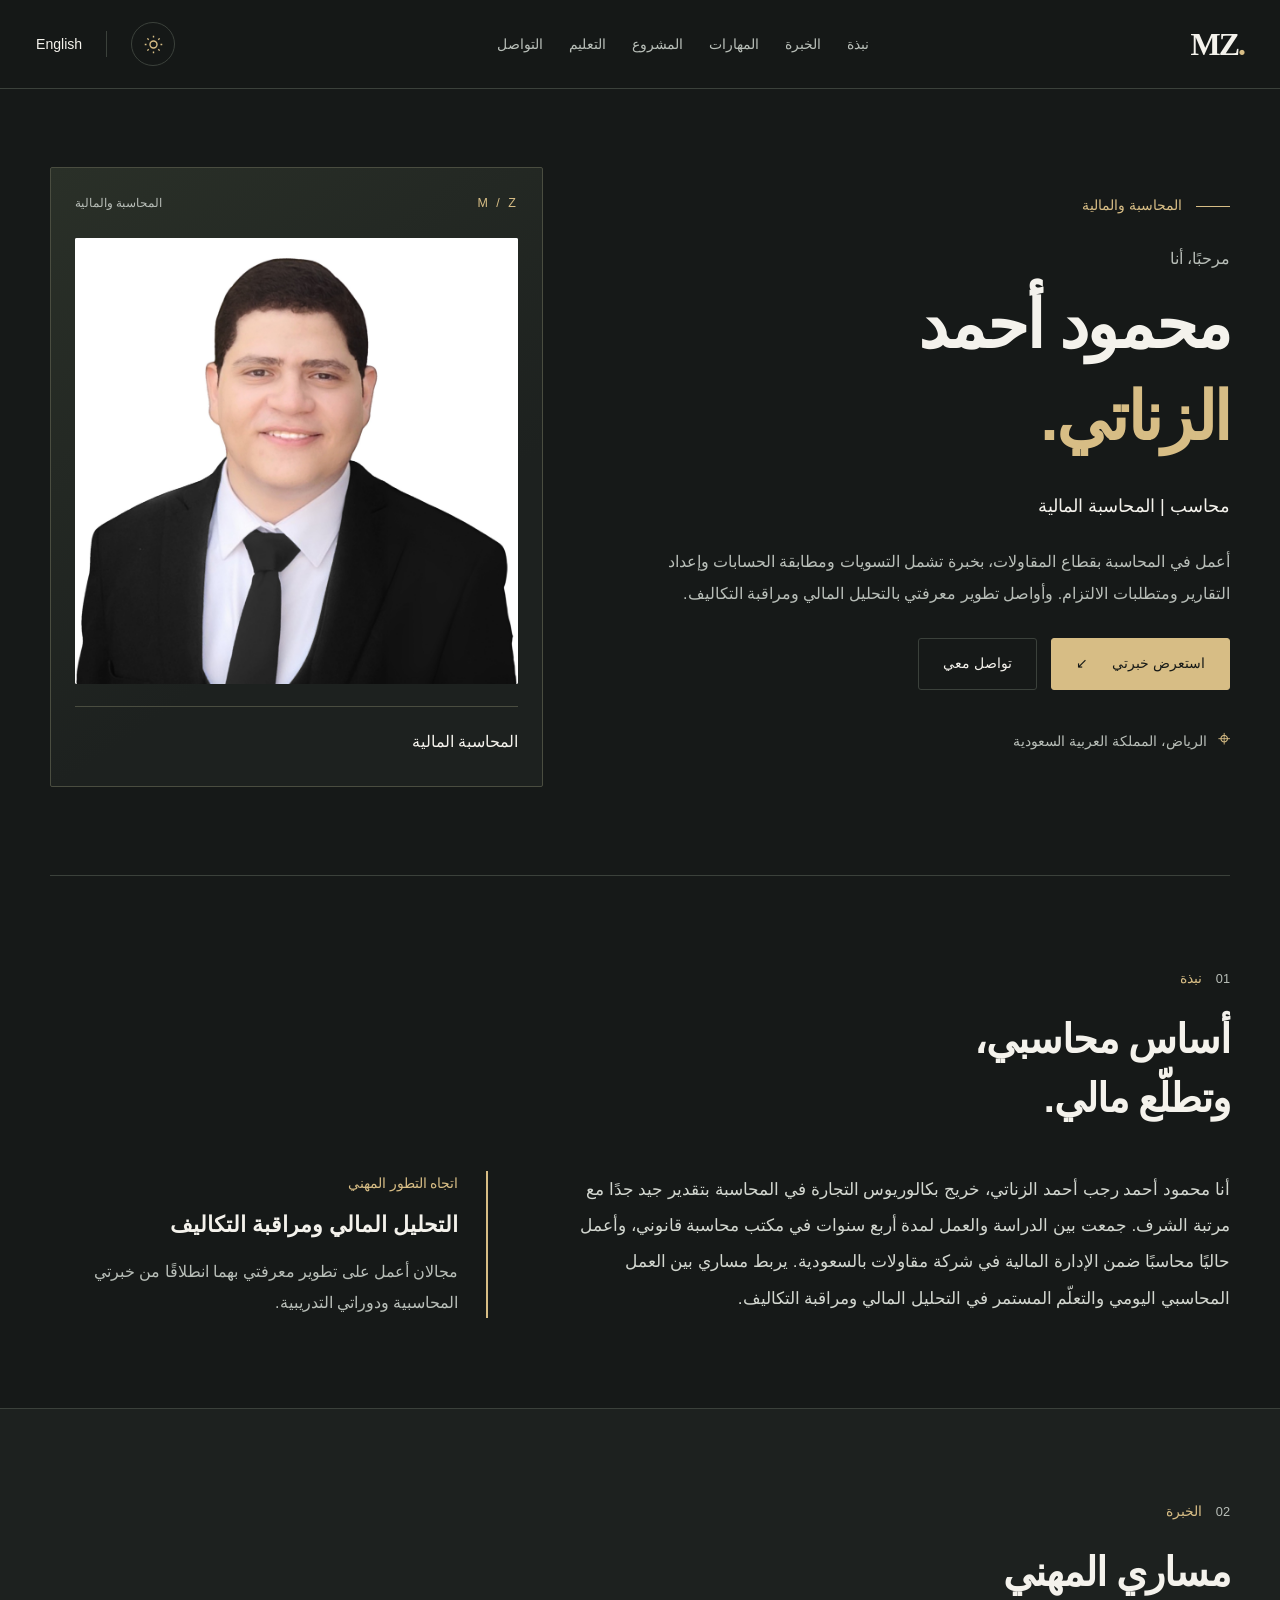
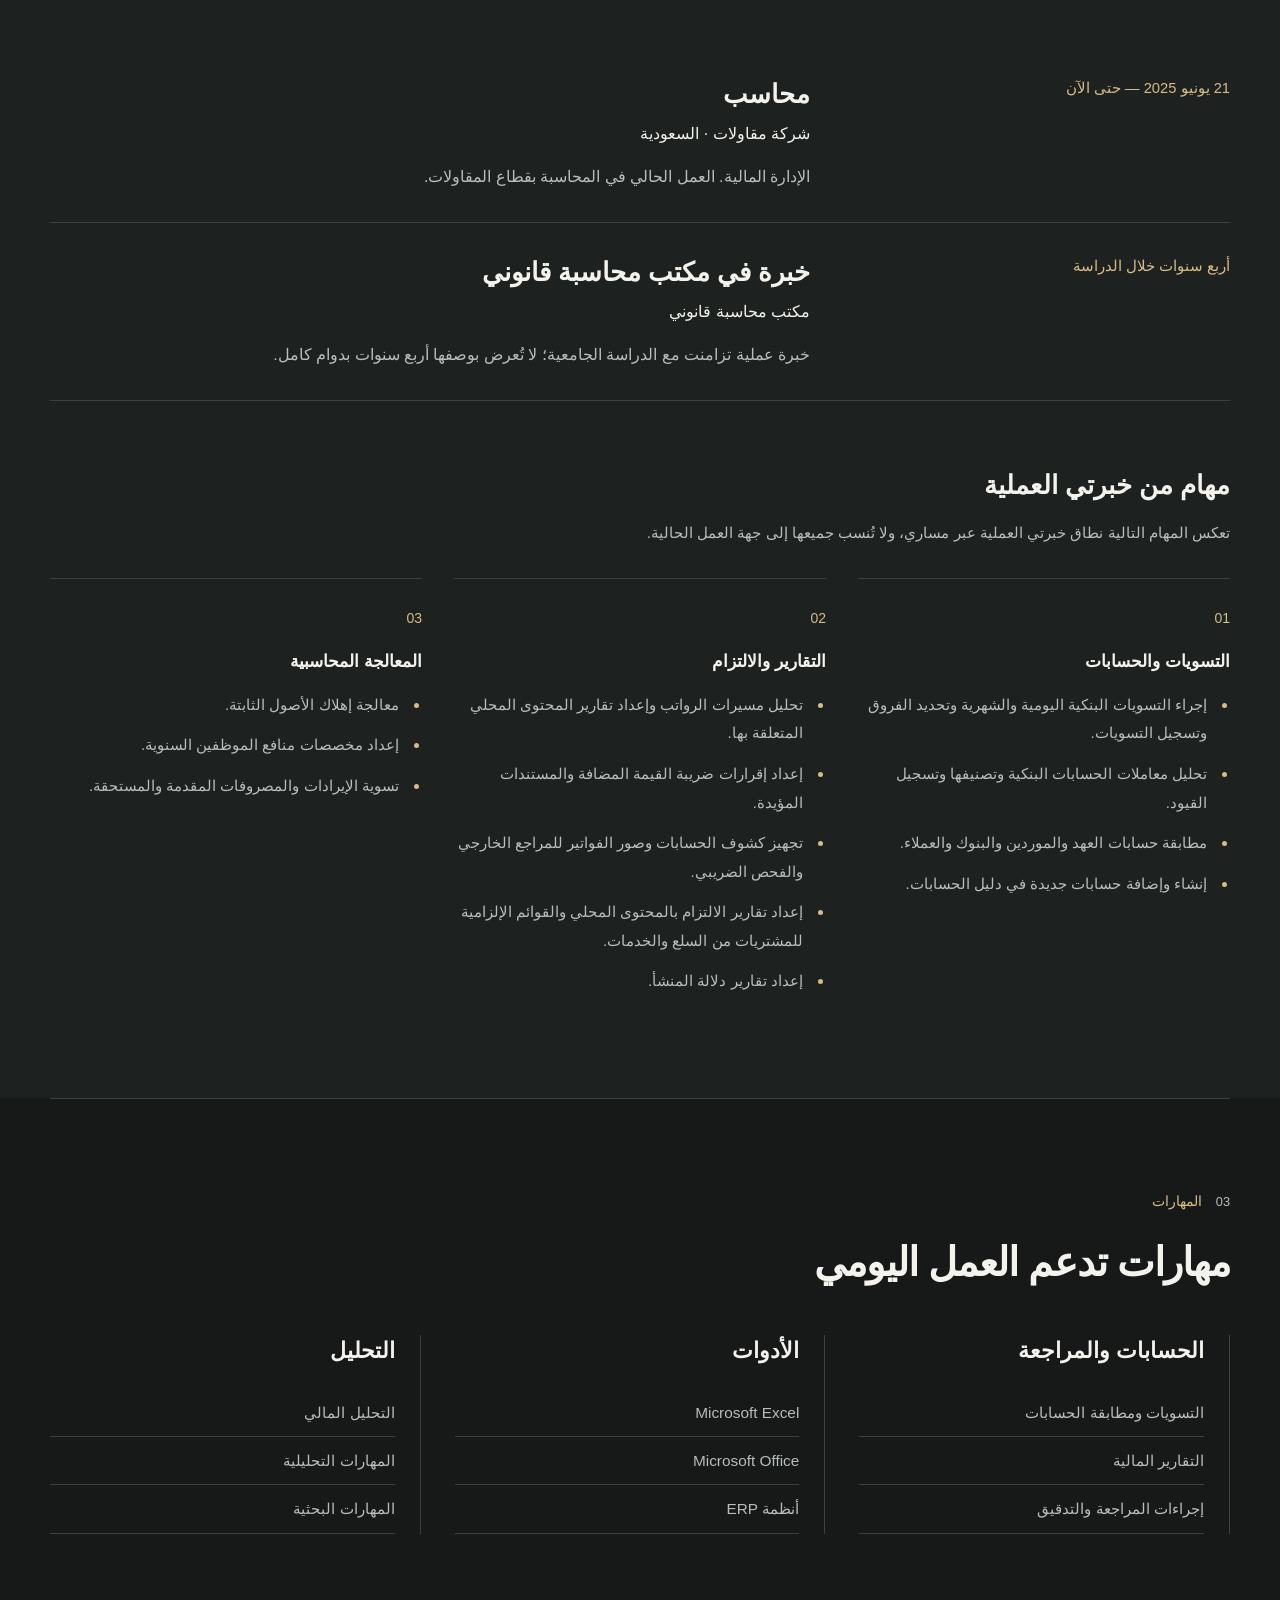
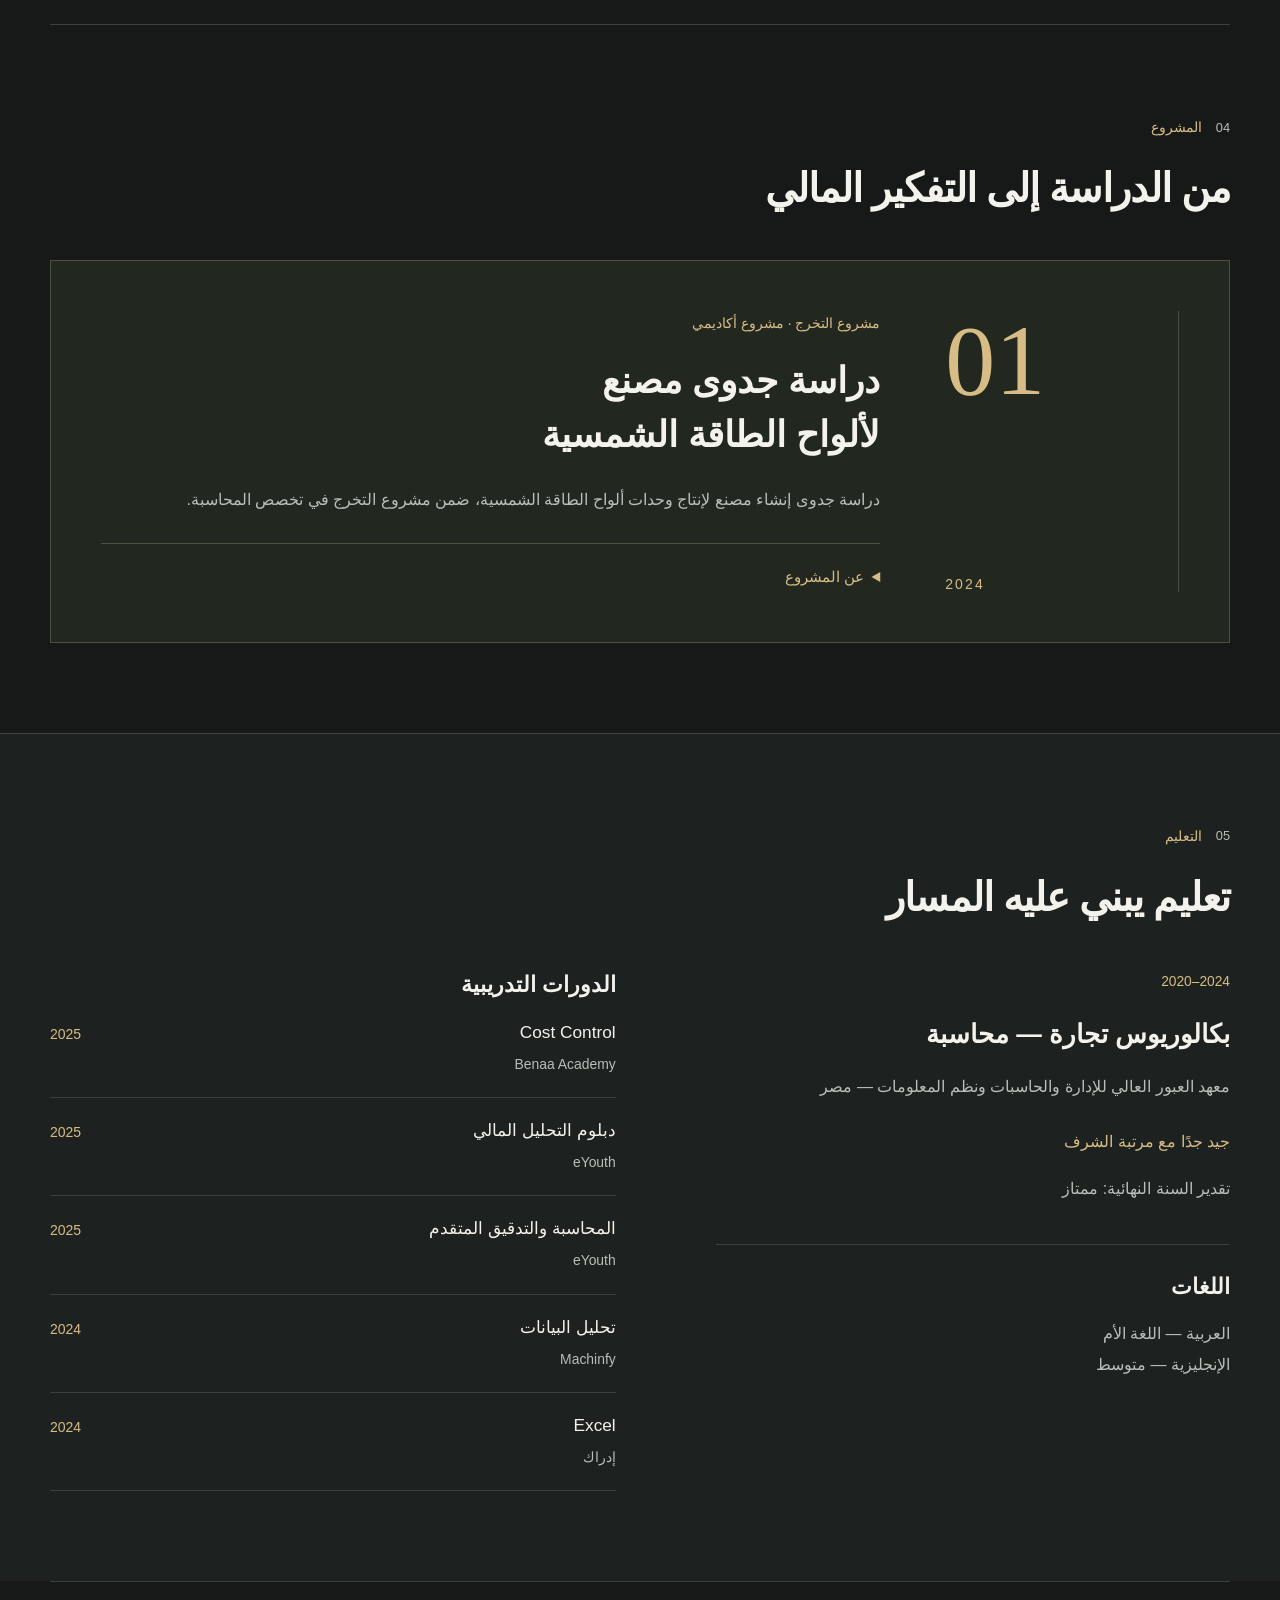
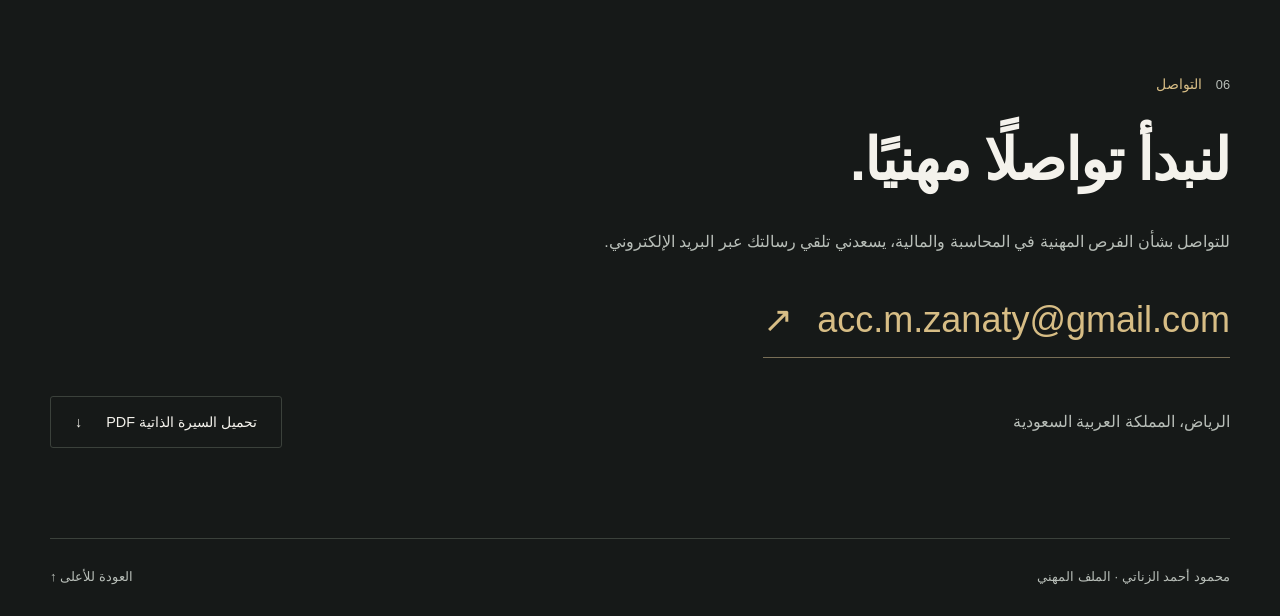
==== index.html @ d154064f "Publish owner-approved unchanged CV pages with language-specific PDF downloads" ====
<!doctype html>
<html lang="ar" dir="rtl">
<head>
<meta charset="utf-8"><meta name="viewport" content="width=device-width, initial-scale=1">
<title>محمود أحمد الزناتي — محاسب | المحاسبة المالية</title>
<meta name="description" content="الملف المهني لمحمود أحمد الزناتي.">
<meta name="theme-color" content="#161918">
<meta property="og:type" content="website"><meta property="og:title" content="محمود أحمد الزناتي — محاسب | المحاسبة المالية">
<meta property="og:description" content="الملف المهني لمحمود أحمد الزناتي."><meta property="og:locale" content="ar_SA">
<link rel="alternate" hreflang="ar" href="./index.html"><link rel="alternate" hreflang="en" href="./en.html"><link rel="alternate" hreflang="x-default" href="./index.html">
<link rel="icon" href="./assets/favicon.svg" type="image/svg+xml">
<script src="./assets/theme.js"></script>
<link rel="stylesheet" href="./assets/style.css"><script src="./assets/app.js" defer></script>
</head>
<body id="top">
<a class="skip" href="#main">تجاوز إلى المحتوى</a>
<header class="header"><div class="header-inner">
<a class="brand" href="#top" aria-label="محمود أحمد الزناتي"><span class="brand-mark" aria-hidden="true">MZ<span>.</span></span></a>
<nav class="desktop-nav" aria-label="التنقل الرئيسي"><a href="#about">نبذة</a><a href="#experience">الخبرة</a><a href="#skills">المهارات</a><a href="#project">المشروع</a><a href="#education">التعليم</a><a href="#contact">التواصل</a></nav>
<div class="header-actions"><button class="theme-toggle" type="button" hidden data-light-label="تفعيل الوضع الفاتح" data-dark-label="تفعيل الوضع الداكن" aria-label="تفعيل الوضع الفاتح"><svg class="sun" viewBox="0 0 24 24" fill="none" stroke="currentColor" stroke-width="1.6" aria-hidden="true"><circle cx="12" cy="12" r="4"/><path d="M12 2v2m0 16v2M2 12h2m16 0h2M5 5l1.5 1.5m11 11L19 19M5 19l1.5-1.5m11-11L19 5"/></svg><svg class="moon" viewBox="0 0 24 24" fill="none" stroke="currentColor" stroke-width="1.6" aria-hidden="true"><path d="M20 15.5A9 9 0 0 1 8.5 4a9 9 0 1 0 11.5 11.5Z"/></svg></button><a class="language" href="./en.html" lang="en" hreflang="en" data-language="en">English</a>
<details class="mobile-menu"><summary>القائمة<span aria-hidden="true"> ☰</span></summary><nav aria-label="التنقل الرئيسي"><a href="#about">نبذة</a><a href="#experience">الخبرة</a><a href="#skills">المهارات</a><a href="#project">المشروع</a><a href="#education">التعليم</a><a href="#contact">التواصل</a></nav></details></div>
</div></header>
<main id="main" tabindex="-1">
<section class="hero container" aria-labelledby="hero-title">
<div class="hero-copy"><p class="eyebrow"><span class="short-rule"></span>المحاسبة والمالية</p><p class="hello">مرحبًا، أنا</p>
<h1 id="hero-title">محمود أحمد<br><span>الزناتي.</span></h1><p class="role">محاسب | المحاسبة المالية</p><p class="direction"> </p><p class="hero-summary">أعمل في المحاسبة بقطاع المقاولات، بخبرة تشمل التسويات ومطابقة الحسابات وإعداد التقارير ومتطلبات الالتزام. وأواصل تطوير معرفتي بالتحليل المالي ومراقبة التكاليف.</p>
<div class="actions"><a class="button primary" href="#experience">استعرض خبرتي<span aria-hidden="true">↙</span></a><a class="button secondary" href="#contact">تواصل معي</a></div>
<p class="location"><span aria-hidden="true">⌖</span> الرياض، المملكة العربية السعودية</p></div>
<div class="identity-panel portrait-panel"><div class="panel-top"><span dir="ltr">M / Z</span><span>المحاسبة والمالية</span></div><img class="portrait" src="./assets/portrait.svg" width="2032" height="2047" alt="محمود أحمد الزناتي" fetchpriority="high" decoding="async"><div class="panel-bottom"><p>المحاسبة المالية</p><span> </span></div></div>
</section>
<section id="about" class="section container">
<div class="section-heading"><p class="eyebrow"><span>01</span> نبذة</p><h2>أساس محاسبي،<br>وتطلّع مالي.</h2></div><div class="about-grid"><p class="lead">أنا محمود أحمد رجب أحمد الزناتي، خريج بكالوريوس التجارة في المحاسبة بتقدير جيد جدًا مع مرتبة الشرف. جمعت بين الدراسة والعمل لمدة أربع سنوات في مكتب محاسبة قانوني، وأعمل حاليًا محاسبًا ضمن الإدارة المالية في شركة مقاولات بالسعودية. يربط مساري بين العمل المحاسبي اليومي والتعلّم المستمر في التحليل المالي ومراقبة التكاليف.</p><aside class="focus-panel"><p class="eyebrow">اتجاه التطور المهني</p><h3>التحليل المالي ومراقبة التكاليف</h3><p>مجالان أعمل على تطوير معرفتي بهما انطلاقًا من خبرتي المحاسبية ودوراتي التدريبية.</p></aside></div>
</section>
<section id="experience" class="section section-tinted"><div class="container">
<div class="section-heading"><p class="eyebrow"><span>02</span> الخبرة</p><h2>مساري المهني</h2></div><div class="timeline">
<article class="timeline-item"><p class="period">21 يونيو 2025 — حتى الآن</p><div><h3>محاسب</h3><p class="company">شركة مقاولات · السعودية</p><p>الإدارة المالية. العمل الحالي في المحاسبة بقطاع المقاولات.</p></div></article>
<article class="timeline-item"><p class="period">أربع سنوات خلال الدراسة</p><div><h3>خبرة في مكتب محاسبة قانوني</h3><p class="company">مكتب محاسبة قانوني</p><p>خبرة عملية تزامنت مع الدراسة الجامعية؛ لا تُعرض بوصفها أربع سنوات بدوام كامل.</p></div></article>
</div><div class="duties-intro"><h3>مهام من خبرتي العملية</h3><p>تعكس المهام التالية نطاق خبرتي العملية عبر مساري، ولا تُنسب جميعها إلى جهة العمل الحالية.</p></div><div class="duties-grid"><article class="duty"><span class="item-number" aria-hidden="true">01</span><h4>التسويات والحسابات</h4><ul><li>إجراء التسويات البنكية اليومية والشهرية وتحديد الفروق وتسجيل التسويات.</li><li>تحليل معاملات الحسابات البنكية وتصنيفها وتسجيل القيود.</li><li>مطابقة حسابات العهد والموردين والبنوك والعملاء.</li><li>إنشاء وإضافة حسابات جديدة في دليل الحسابات.</li></ul></article><article class="duty"><span class="item-number" aria-hidden="true">02</span><h4>التقارير والالتزام</h4><ul><li>تحليل مسيرات الرواتب وإعداد تقارير المحتوى المحلي المتعلقة بها.</li><li>إعداد إقرارات ضريبة القيمة المضافة والمستندات المؤيدة.</li><li>تجهيز كشوف الحسابات وصور الفواتير للمراجع الخارجي والفحص الضريبي.</li><li>إعداد تقارير الالتزام بالمحتوى المحلي والقوائم الإلزامية للمشتريات من السلع والخدمات.</li><li>إعداد تقارير دلالة المنشأ.</li></ul></article><article class="duty"><span class="item-number" aria-hidden="true">03</span><h4>المعالجة المحاسبية</h4><ul><li>معالجة إهلاك الأصول الثابتة.</li><li>إعداد مخصصات منافع الموظفين السنوية.</li><li>تسوية الإيرادات والمصروفات المقدمة والمستحقة.</li></ul></article></div></div>
</section>
<section id="skills" class="section container"><div class="section-heading"><p class="eyebrow"><span>03</span> المهارات</p><h2>مهارات تدعم العمل اليومي</h2></div><div class="skills-grid"><article class="skill"><h3>الحسابات والمراجعة</h3><ul><li>التسويات ومطابقة الحسابات</li><li>التقارير المالية</li><li>إجراءات المراجعة والتدقيق</li></ul></article><article class="skill"><h3>الأدوات</h3><ul><li>Microsoft Excel</li><li>Microsoft Office</li><li>أنظمة ERP</li></ul></article><article class="skill"><h3>التحليل</h3><ul><li>التحليل المالي</li><li>المهارات التحليلية</li><li>المهارات البحثية</li></ul></article></div></section>
<section id="project" class="section container"><div class="section-heading"><p class="eyebrow"><span>04</span> المشروع</p><h2>من الدراسة إلى التفكير المالي</h2></div><article class="project-card"><div class="project-index" aria-hidden="true">01<span>2024</span></div><div class="project-copy"><p class="eyebrow">مشروع التخرج · مشروع أكاديمي</p><h3>دراسة جدوى مصنع<br>لألواح الطاقة الشمسية</h3><p>دراسة جدوى إنشاء مصنع لإنتاج وحدات ألواح الطاقة الشمسية، ضمن مشروع التخرج في تخصص المحاسبة.</p><details class="project-details"><summary>عن المشروع</summary><p>مشروع أكاديمي لدراسة فكرة استثمارية في مجال الطاقة الشمسية، وليس مصنعًا تم تنفيذه أو تشغيله. مثّل فرصة لربط الدراسة المحاسبية بموضوع دراسة الجدوى والتحليل المالي.</p></details></div></article></section>
<section id="education" class="section section-tinted"><div class="container"><div class="section-heading"><p class="eyebrow"><span>05</span> التعليم</p><h2>تعليم يبني عليه المسار</h2></div><div class="education-grid"><div><article class="degree"><p class="eyebrow"><bdi>2020–2024</bdi></p><h3>بكالوريوس تجارة — محاسبة</h3><p>معهد العبور العالي للإدارة والحاسبات ونظم المعلومات — مصر</p><p class="grade">جيد جدًا مع مرتبة الشرف</p><p>تقدير السنة النهائية: ممتاز</p></article><div class="languages"><h3>اللغات</h3><ul><li>العربية — اللغة الأم</li><li>الإنجليزية — متوسط</li></ul></div></div><div class="courses"><h3>الدورات التدريبية</h3><ul><li><div><h4>Cost Control</h4><p>Benaa Academy</p></div><time datetime="2025">2025</time></li><li><div><h4>دبلوم التحليل المالي</h4><p>eYouth</p></div><time datetime="2025">2025</time></li><li><div><h4>المحاسبة والتدقيق المتقدم</h4><p>eYouth</p></div><time datetime="2025">2025</time></li><li><div><h4>تحليل البيانات</h4><p>Machinfy</p></div><time datetime="2024">2024</time></li><li><div><h4>Excel</h4><p>إدراك</p></div><time datetime="2024">2024</time></li></ul></div></div></div></section>
<section id="contact" class="section container contact"><div class="section-heading"><p class="eyebrow"><span>06</span> التواصل</p><h2>لنبدأ تواصلًا مهنيًا.</h2></div><p>للتواصل بشأن الفرص المهنية في المحاسبة والمالية، يسعدني تلقي رسالتك عبر البريد الإلكتروني.</p><a class="email-link" href="mailto:acc.m.zanaty@gmail.com" aria-label="راسلني عبر البريد: acc.m.zanaty@gmail.com"><bdi>acc.m.zanaty@gmail.com</bdi><span aria-hidden="true">↗</span></a><div class="contact-bottom"><p>الرياض، المملكة العربية السعودية</p><a class="button secondary print-button" href="./assets/cv/Mahmoud-El-Zanaty-CV-AR.pdf" download="Mahmoud-El-Zanaty-CV-AR.pdf">تحميل السيرة الذاتية PDF<span aria-hidden="true">↓</span></a></div></section>
</main><footer class="container footer"><p>محمود أحمد الزناتي · الملف المهني</p><a href="#top">العودة للأعلى ↑</a></footer>
</body></html>
---- assets/style.css ----
:root{--bg:#161918;--surface:#1d211f;--text:#f4f2ec;--muted:#b8beb8;--accent:#d7bd85;--border:#3b413b;--max:1180px;--header:88px;color-scheme:dark;font-family:Tahoma,Arial,sans-serif;font-size:16px}
*{box-sizing:border-box}html{scroll-behavior:smooth;scroll-padding-top:112px}body{margin:0;background:var(--bg);color:var(--text);line-height:1.9}a{color:inherit;text-decoration:none}button,summary{font:inherit}a,button,summary{-webkit-tap-highlight-color:transparent}button{cursor:pointer}button[hidden]{display:none}::selection{background:var(--accent);color:var(--bg)}:focus-visible{outline:3px solid var(--accent);outline-offset:6px}main:focus{outline:none}.container{width:min(calc(100% - 96px),var(--max));margin-inline:auto}p{margin:0 0 1rem;color:var(--muted)}h1,h2,h3,h4{margin:0;font-weight:700;line-height:1.5}h2{font-size:clamp(1.9rem,3.1vw,2.8rem);letter-spacing:-.025em}h3{font-size:1.35rem}h4{font-size:1.08rem}ul{padding-inline-start:1.2rem}li::marker{color:var(--accent)}.skip{position:fixed;top:-100px;inset-inline-start:20px;padding:10px 20px;background:var(--accent);color:var(--bg);z-index:10}.skip:focus{top:10px}.header{position:sticky;top:0;z-index:5;border-bottom:1px solid var(--border);background:rgba(22,25,24,.97)}.header-inner{width:min(calc(100% - 72px),1280px);margin:auto;height:var(--header);display:flex;align-items:center;justify-content:space-between;gap:24px}.brand-mark{direction:ltr;display:block;font:700 32px Georgia,serif;letter-spacing:-2px}.brand-mark span{color:var(--accent)}.desktop-nav{display:flex;gap:26px;align-items:center}.desktop-nav a{font-size:.88rem;color:var(--muted);transition:color .2s}.desktop-nav a:hover,.desktop-nav a[aria-current]{color:var(--accent)}.header-actions{display:flex;gap:24px;align-items:center}.language{font-size:.88rem;border-inline-start:1px solid var(--border);padding-inline-start:24px}.mobile-menu{display:none}.hero{min-height:750px;display:grid;grid-template-columns:1.25fr 1fr;align-items:center;gap:70px;padding-block:78px 88px}.eyebrow{font-size:.86rem;color:var(--accent);display:flex;align-items:center;gap:14px;margin-bottom:24px}.eyebrow>span:not(.short-rule){font-family:Arial,sans-serif;color:var(--muted);font-size:.8rem}.short-rule{display:inline-block;width:34px;height:1px;background:var(--accent)}.hello{font-size:1rem;margin-bottom:6px}.hero h1{font-size:clamp(2.8rem,5.2vw,4.6rem);letter-spacing:-.035em;line-height:1.38;margin-bottom:25px}.hero h1 span{color:var(--accent)}.role{font-size:1.15rem;color:var(--text);margin-bottom:4px}.direction{font-size:.95rem;margin-bottom:22px}.hero-summary{max-width:590px;font-size:1rem;line-height:2}.actions{display:flex;flex-wrap:wrap;gap:14px;margin-top:28px}.button{display:inline-flex;justify-content:center;align-items:center;gap:24px;min-height:52px;padding:11px 24px;border:1px solid var(--border);font-size:.9rem;background:none;color:var(--text);border-radius:3px;transition:background .2s,border-color .2s}.button:hover{border-color:var(--accent);background:#252a25}.primary{background:var(--accent);color:#171a17;border-color:var(--accent)}.primary:hover{background:#e5cfa1;color:#171a17}.location{margin-top:28px;margin-bottom:0;font-size:.88rem}.location span{color:var(--accent);font-size:1.4rem;margin-inline-end:7px}.identity-panel{align-self:center;min-height:480px;position:relative;display:flex;flex-direction:column;justify-content:space-between;padding:26px 30px;border:1px solid #4a4d40;background:linear-gradient(145deg,#2a3028,var(--surface) 65%);border-radius:2px}.panel-top{display:flex;align-items:center;justify-content:space-between;font-size:.78rem;color:var(--muted);gap:10px}.panel-top>span:first-child{color:var(--accent);letter-spacing:.2em}.monogram{direction:ltr;align-self:center;white-space:nowrap;font:normal clamp(120px,13vw,186px)/1.15 Georgia,serif;letter-spacing:-.12em;color:var(--accent);padding-inline-end:.1em}.monogram span{font-style:italic;color:#eee5d1}.monogram i{font-style:normal;font-size:.5em}.panel-bottom{border-top:1px solid #4a4d40;padding-top:20px}.panel-bottom p{font-size:1rem;color:var(--text);margin-bottom:4px}.panel-bottom>span{color:var(--muted);font-size:.8rem}.section{padding-block:90px;border-top:1px solid var(--border);scroll-margin-top:0}.section-tinted{background:var(--surface)}.section-heading{margin-bottom:42px}.section-heading .eyebrow{margin-bottom:18px}.about-grid{display:grid;grid-template-columns:1.5fr 1fr;gap:84px;align-items:start}.lead{font-size:1.08rem;line-height:2.1;color:#d2d6cf;margin:0}.focus-panel{border-inline-start:2px solid var(--accent);padding-inline-start:28px}.focus-panel .eyebrow{margin-bottom:12px}.focus-panel h3{margin-bottom:16px}.focus-panel p:last-child{margin-bottom:0}.timeline{margin-bottom:65px}.timeline-item{display:grid;grid-template-columns:1fr 2fr;gap:40px;padding:30px 0;border-bottom:1px solid var(--border)}.period{font-size:.92rem;color:var(--accent)}.timeline-item h3{font-size:1.6rem}.company{color:var(--text);margin-block:6px 12px}.timeline-item p:last-child{margin-bottom:0}.duties-intro{max-width:720px;margin-bottom:30px}.duties-intro h3{font-size:1.6rem;margin-bottom:14px}.duties-intro p{font-size:.95rem}.duties-grid{display:grid;grid-template-columns:repeat(3,1fr);gap:32px}.duty{border-top:1px solid var(--border);padding-top:24px}.item-number{color:var(--accent);font:14px Arial,sans-serif}.duty h4{margin-top:16px}.duty ul{margin-bottom:0}.duty li{font-size:.94rem;color:var(--muted);margin-bottom:12px;padding-inline-start:4px;line-height:1.9}.skills-grid{display:grid;grid-template-columns:repeat(3,1fr);gap:34px}.skill{border-inline-start:1px solid var(--border);padding-inline-start:25px}.skill h3{margin-bottom:22px}.skill ul{list-style:none;padding:0;margin:0}.skill li{color:var(--muted);padding-block:9px;border-bottom:1px solid var(--border);font-size:.96rem}.project-card{background:#222820;border:1px solid #495140;display:grid;grid-template-columns:.6fr 2fr;gap:65px;padding:50px}.project-index{direction:ltr;font:normal 100px/1 Georgia,serif;color:var(--accent);border-inline-end:1px solid #495140;padding-inline-end:45px;display:flex;flex-direction:column;justify-content:space-between}.project-index span{font:14px Arial,sans-serif;margin-top:50px;letter-spacing:.15em}.project-copy h3{font-size:clamp(1.7rem,2.8vw,2.5rem);margin-bottom:22px}.project-copy .eyebrow{margin-bottom:18px}.project-details{border-top:1px solid #495140;margin-top:28px;padding-top:18px}.project-details summary{cursor:pointer;color:var(--accent);font-size:.96rem;width:fit-content}.project-details p{margin-top:18px;margin-bottom:0}.education-grid{display:grid;grid-template-columns:1fr 1.1fr;gap:100px}.degree h3{font-size:1.6rem;margin-bottom:18px}.degree .eyebrow{margin-bottom:20px}.grade{color:var(--accent);margin-top:25px}.languages{margin-top:40px;padding-top:26px;border-top:1px solid var(--border)}.languages ul{list-style:none;padding:0;color:var(--muted);margin-bottom:0}.courses>h3{margin-bottom:18px}.courses>ul{list-style:none;margin:0;padding:0}.courses li{display:flex;align-items:start;justify-content:space-between;gap:24px;border-bottom:1px solid var(--border);padding-block:20px}.courses li:first-child{padding-top:0}.courses h4{font-weight:400}.courses p{font-size:.87rem;margin:5px 0 0}.courses time{font:14px/2 Arial,sans-serif;color:var(--accent)}.contact .section-heading{margin-bottom:24px}.contact h2{max-width:840px;font-size:clamp(2.2rem,4.5vw,4rem)}.contact>p{max-width:650px}.email-link{display:flex;align-items:center;gap:24px;width:fit-content;margin-top:36px;color:var(--accent);font:clamp(1rem,3vw,2.25rem)/1.5 Arial,sans-serif;border-bottom:1px solid #786e56;padding-bottom:10px}.email-link:hover{color:var(--text)}.email-link bdi{overflow-wrap:anywhere}.contact-bottom{display:flex;justify-content:space-between;align-items:center;gap:24px;margin-top:38px}.contact-bottom p{margin:0}.footer{display:flex;justify-content:space-between;align-items:center;gap:24px;padding-block:26px;border-top:1px solid var(--border);font-size:.82rem}.footer p{margin:0}.footer a{color:var(--muted)}html[lang=en]{font-family:Arial,Helvetica,sans-serif}html[lang=en] h1{font-size:clamp(2.8rem,4.5vw,4rem);line-height:1.18}html[lang=en] .hero-summary{line-height:1.8}html[lang=en] .lead{line-height:1.9}html[lang=en] .primary span{transform:scaleX(-1)}
@media(min-width:1600px){.hero{min-height:800px}}
@media(max-width:1100px){.desktop-nav{gap:16px}.hero{gap:38px}.identity-panel{padding:22px;min-height:440px}.about-grid{gap:45px}.education-grid{gap:55px}.project-card{gap:40px}}
@media(max-width:900px){:root{--header:76px}.container{width:calc(100% - 48px)}.header-inner{width:calc(100% - 48px)}.desktop-nav{display:none}.mobile-menu{display:block}.mobile-menu summary{list-style:none;cursor:pointer;font-size:.88rem;min-height:44px;display:flex;align-items:center}.mobile-menu summary::-webkit-details-marker{display:none}.mobile-menu nav{position:absolute;inset-inline:0;top:var(--header);background:#1d211f;border-bottom:1px solid var(--border);padding:18px 24px;box-shadow:0 15px 30px #0003;display:grid;grid-template-columns:repeat(2,1fr);gap:4px 16px}.mobile-menu nav a{padding:9px;font-size:1rem}.hero{min-height:auto;padding-block:56px 65px;grid-template-columns:1.2fr 1fr;gap:28px}.hero h1{font-size:2.9rem}.identity-panel{min-height:370px}.monogram{font-size:115px}.panel-top{font-size:.7rem}.duties-grid{gap:20px}.about-grid,.education-grid{gap:35px}.project-card{padding:30px;gap:30px}.project-index{font-size:76px;padding-inline-end:20px}.section{padding-block:65px}.section-heading{margin-bottom:32px}.skills-grid{gap:20px}.skill{padding-inline-start:18px}}
@media(max-width:650px){.container,.header-inner{width:calc(100% - 40px)}.header-actions{gap:18px}.language{padding-inline-start:0;border:0}.hero{grid-template-columns:1fr;gap:38px;padding-block:42px 50px}.hero h1{font-size:3.3rem}.hero-summary{font-size:.98rem}.hero .eyebrow{margin-bottom:20px}.role{font-size:1.05rem}.direction{font-size:.88rem}.identity-panel{min-height:280px;padding:22px}.monogram{font-size:120px;margin-block:20px}.panel-top{font-size:.75rem}.panel-bottom{padding-top:16px}.panel-bottom>span{font-size:.78rem}.actions{gap:10px}.button{padding:10px 18px;gap:14px;font-size:.86rem}.about-grid,.duties-grid,.skills-grid,.education-grid{grid-template-columns:1fr;gap:32px}.focus-panel{padding-inline-start:22px}.timeline-item{grid-template-columns:1fr;gap:6px;padding-block:25px}.timeline-item h3{font-size:1.4rem}.period{margin-bottom:6px}.timeline{margin-bottom:45px}.duty li{font-size:.96rem}.duty ul{margin-top:14px}.skill{padding-inline-start:20px}.project-card{grid-template-columns:1fr;gap:24px;padding:25px}.project-index{font-size:50px;flex-direction:row;align-items:center;border-inline-end:0;border-bottom:1px solid #495140;padding:0 0 18px}.project-index span{margin:0}.project-copy .eyebrow{font-size:.78rem}.project-copy h3{font-size:1.65rem}.project-copy p{font-size:.96rem}.education-grid{gap:45px}.contact-bottom{align-items:start;flex-direction:column;gap:24px}.footer{align-items:start;gap:18px;flex-direction:column}.contact h2{font-size:2.25rem}.email-link{font-size:1.15rem;gap:15px}.section{padding-block:52px}.lead{font-size:1rem}html[lang=en] h1{font-size:2.8rem}html[lang=en] h2{font-size:2rem}}
@media(prefers-reduced-motion:reduce){html{scroll-behavior:auto}*,*::before,*::after{animation:none!important;transition:none!important}}
@media print{@page{size:A4;margin:15mm}html{color-scheme:light;scroll-behavior:auto;font-size:10pt}body{background:#fff;color:#111;line-height:1.55}.header,.skip,.identity-panel,.actions,.print-button,.footer a,noscript{display:none!important}.container,.header-inner{width:100%;max-width:none}.hero{display:block;padding:0 0 16px;min-height:0}.hero h1,html[lang=en] h1{font-size:27pt;line-height:1.3;margin-bottom:8px}.hero h1 br{display:none}.hero h1 span::before{content:' '}.hero h1 span{color:#111}.hero .eyebrow,.hello{display:none}.hero-summary{max-width:none}.hero p{margin-bottom:6px}.hero .location{margin-top:8px}.section{padding-block:18px;border-color:#bbb}.section-tinted,.project-card{background:#fff}.section-heading{margin-bottom:12px}h2,.contact h2,html[lang=en] h2{font-size:18pt}h3,.duties-intro h3,.timeline-item h3,.degree h3{font-size:13pt}.section-heading .eyebrow{margin-bottom:5px}.eyebrow,.period,.grade,.courses time,.item-number,.email-link{color:#55431e}.eyebrow>span:not(.short-rule),p,.lead,.duty li,.skill li,.company,.languages ul,.footer a{color:#222}.about-grid,.education-grid{display:block}.focus-panel{margin-top:15px;padding-inline-start:15px;border-color:#777}.focus-panel h3{margin-bottom:5px}.timeline{margin-bottom:20px}.timeline-item{padding-block:12px;grid-template-columns:1fr 2fr;gap:20px;border-color:#ccc}.duties-intro{margin-bottom:15px}.duties-grid{display:block}.duty{padding-top:12px;margin-bottom:12px;border-color:#ccc}.duty h4{margin-top:5px}.duty ul{margin-top:5px}.duty li{margin-bottom:4px}.skills-grid{gap:18px;grid-template-columns:repeat(3,1fr)}.skill h3{margin-bottom:6px}.skill li{padding-block:4px;border-color:#ccc}.project-card{padding:18px;grid-template-columns:1fr;border-color:#aaa;gap:10px}.project-index{display:none}.project-copy h3{font-size:17pt;margin-bottom:10px}.project-details{padding-top:8px;margin-top:10px}.project-details>summary{display:none}.project-details>p{display:block!important;margin-top:8px}.project-details::details-content{content-visibility:visible;height:auto}.courses{margin-top:20px}.courses li{padding-block:8px;border-color:#ccc}.languages{margin-top:18px;padding-top:12px}.degree .eyebrow{margin-bottom:8px}.grade{margin-top:10px}.contact .section-heading{margin-bottom:12px}.email-link{margin-top:12px;font-size:14pt;border:0}.contact-bottom{margin-top:12px}.footer{padding-block:12px}.timeline-item,.skill,.degree,.courses li,.project-card,.focus-panel{break-inside:avoid}h2,h3,h4{break-after:avoid}p,li{orphans:3;widows:3}}

/* Theme control: dark remains the default. */
.theme-toggle{width:44px;height:44px;flex-shrink:0;display:inline-flex;align-items:center;justify-content:center;border:1px solid var(--border);border-radius:50%;background:transparent;color:var(--accent)}
.theme-toggle:hover{border-color:var(--accent)}
.theme-toggle svg{width:21px;height:21px}
.theme-toggle .moon{display:none}
html[data-theme=light] .theme-toggle .sun{display:none}
html[data-theme=light] .theme-toggle .moon{display:block}
@media(max-width:650px){.header-actions{gap:12px}.header-inner{gap:12px}}
@media screen{
html[data-theme=light]{--bg:#e3e6e1;--surface:#edf0e9;--text:#252c27;--muted:#505c52;--accent:#75602f;--border:#b5beb2;color-scheme:light}
html[data-theme=light] body{background-image:radial-gradient(#b6ad974d .65px,transparent .8px);background-size:12px 12px}
html[data-theme=light] .header{background:rgba(227,230,225,.98)}
html[data-theme=light] .mobile-menu nav{background:var(--surface)}
html[data-theme=light] .lead{color:var(--text)}
html[data-theme=light] .identity-panel{background:linear-gradient(145deg,#d9dfd3,var(--surface) 70%);border-color:var(--border)}
html[data-theme=light] .monogram span{color:#425044}
html[data-theme=light] .panel-bottom,html[data-theme=light] .project-index,html[data-theme=light] .project-details{border-color:var(--border)}
html[data-theme=light] .project-card{background:#dce2d7;border-color:var(--border)}
html[data-theme=light] .button:hover{background:#d3dbce}
html[data-theme=light] .primary{background:var(--accent);color:#fff}
html[data-theme=light] .primary:hover{background:#625027;color:#fff}
html[data-theme=light] .skip{color:#fff}
html[data-theme=light] ::selection{background:#75602f;color:#fff}
}

/* Original supplied portrait; favicon remains MZ. */
.portrait-panel{min-height:0;gap:22px;padding:24px}
.portrait{display:block;width:100%;height:auto;aspect-ratio:2032/2047;object-fit:contain;border-radius:2px;background:#fff}
@media(max-width:650px){.portrait-panel{max-width:380px;width:100%;margin-inline:auto;padding:18px;gap:16px}}
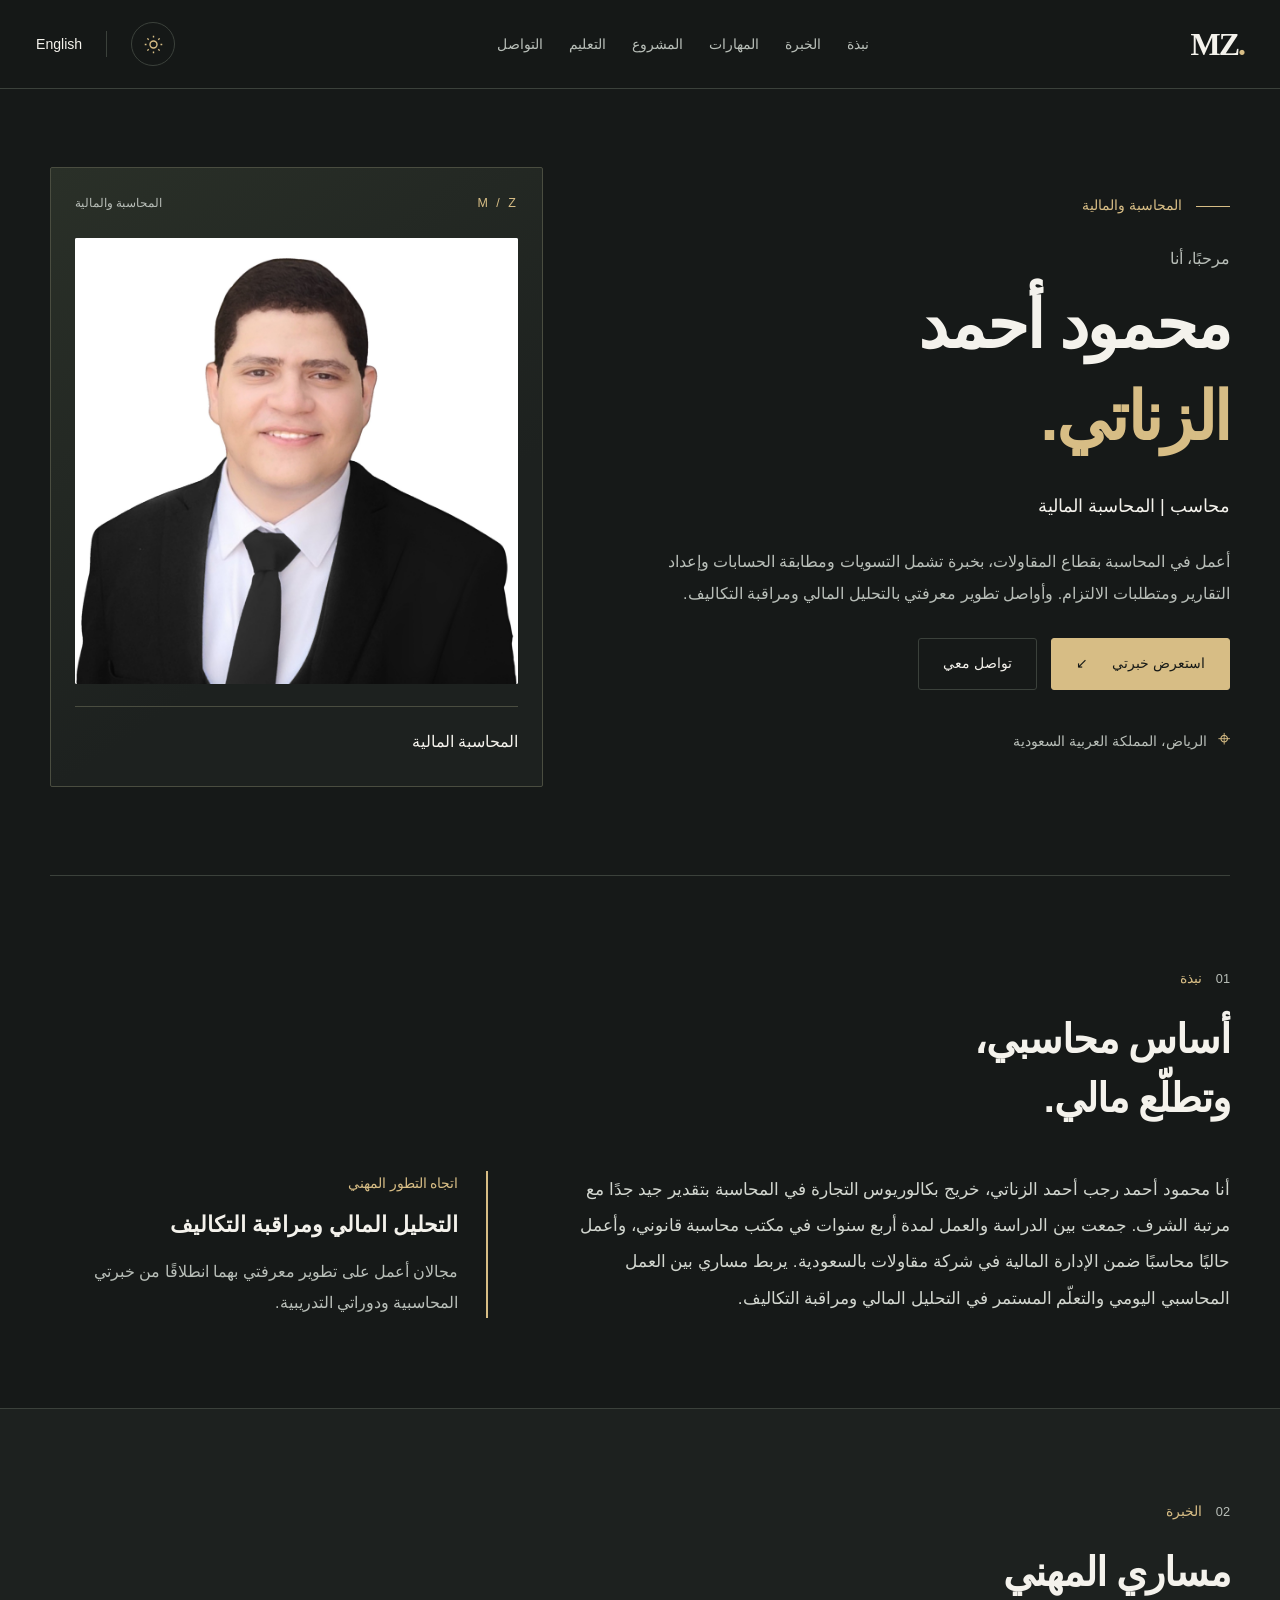
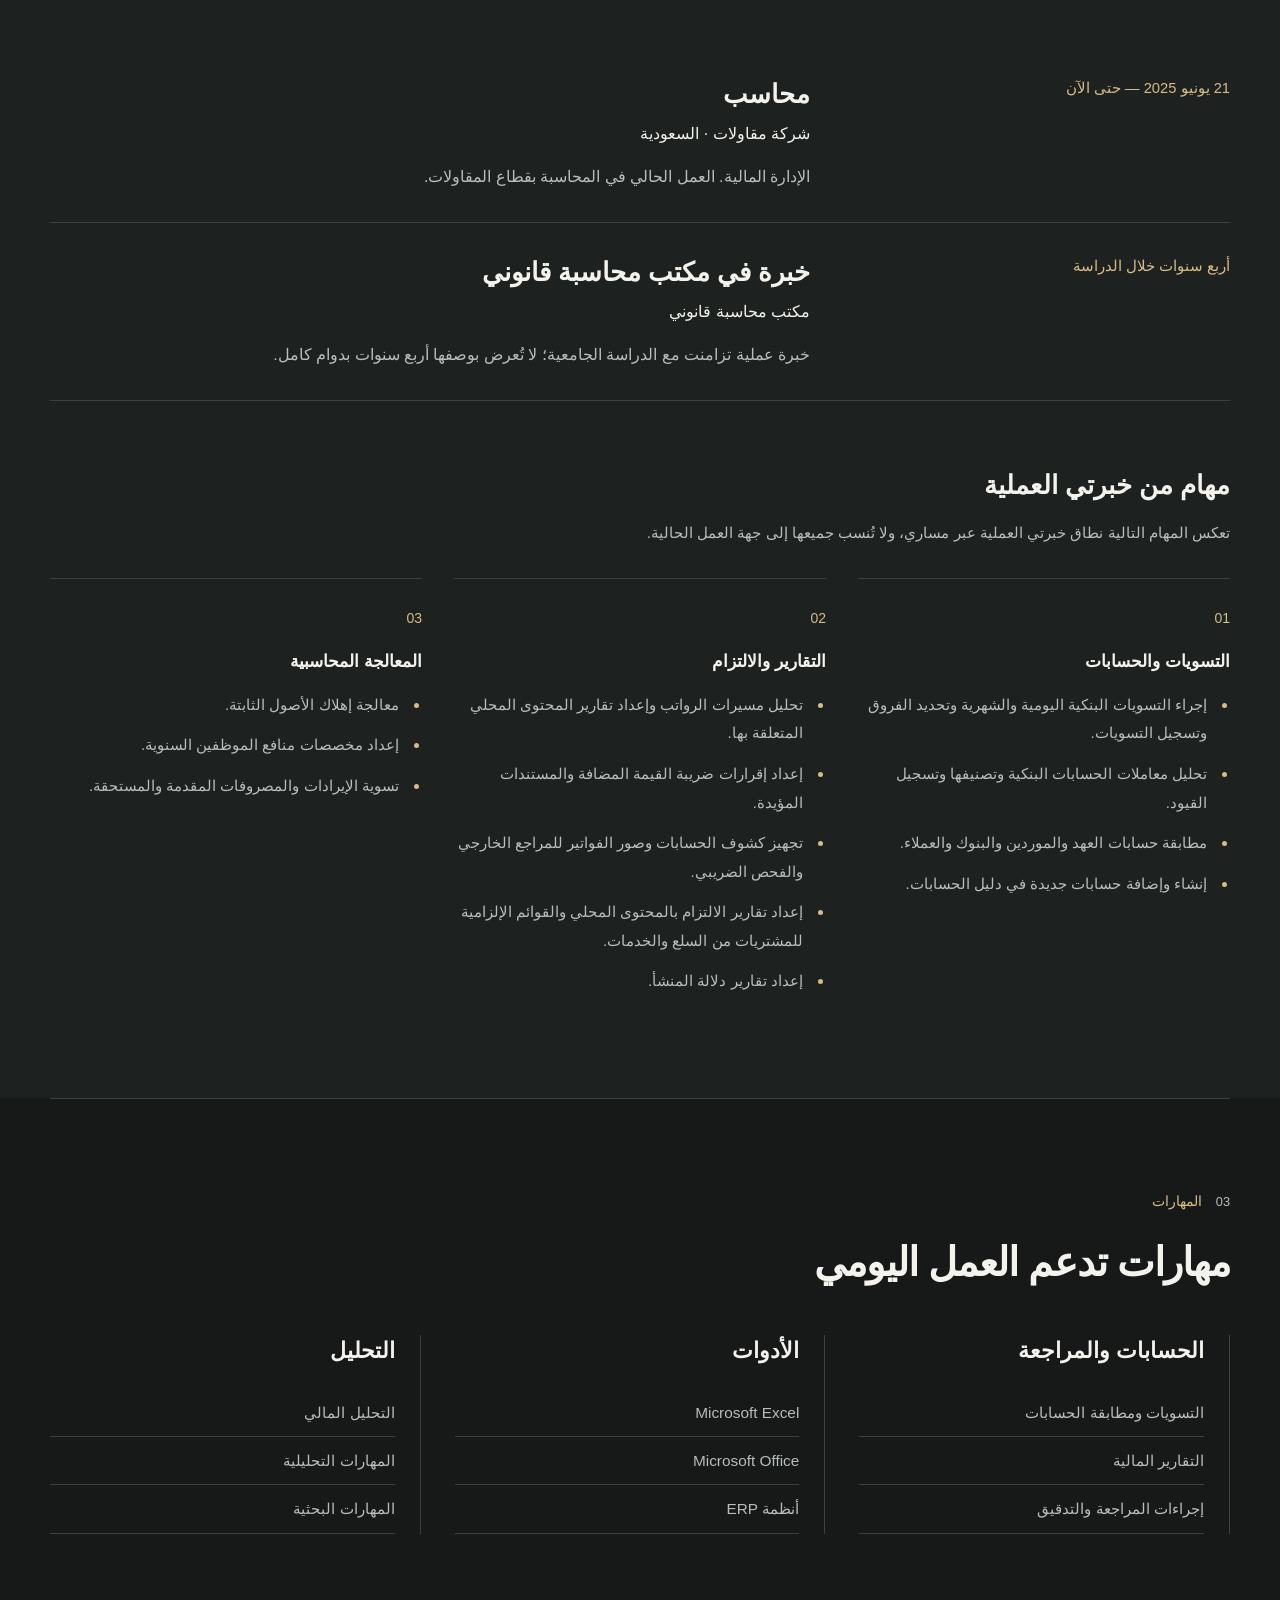
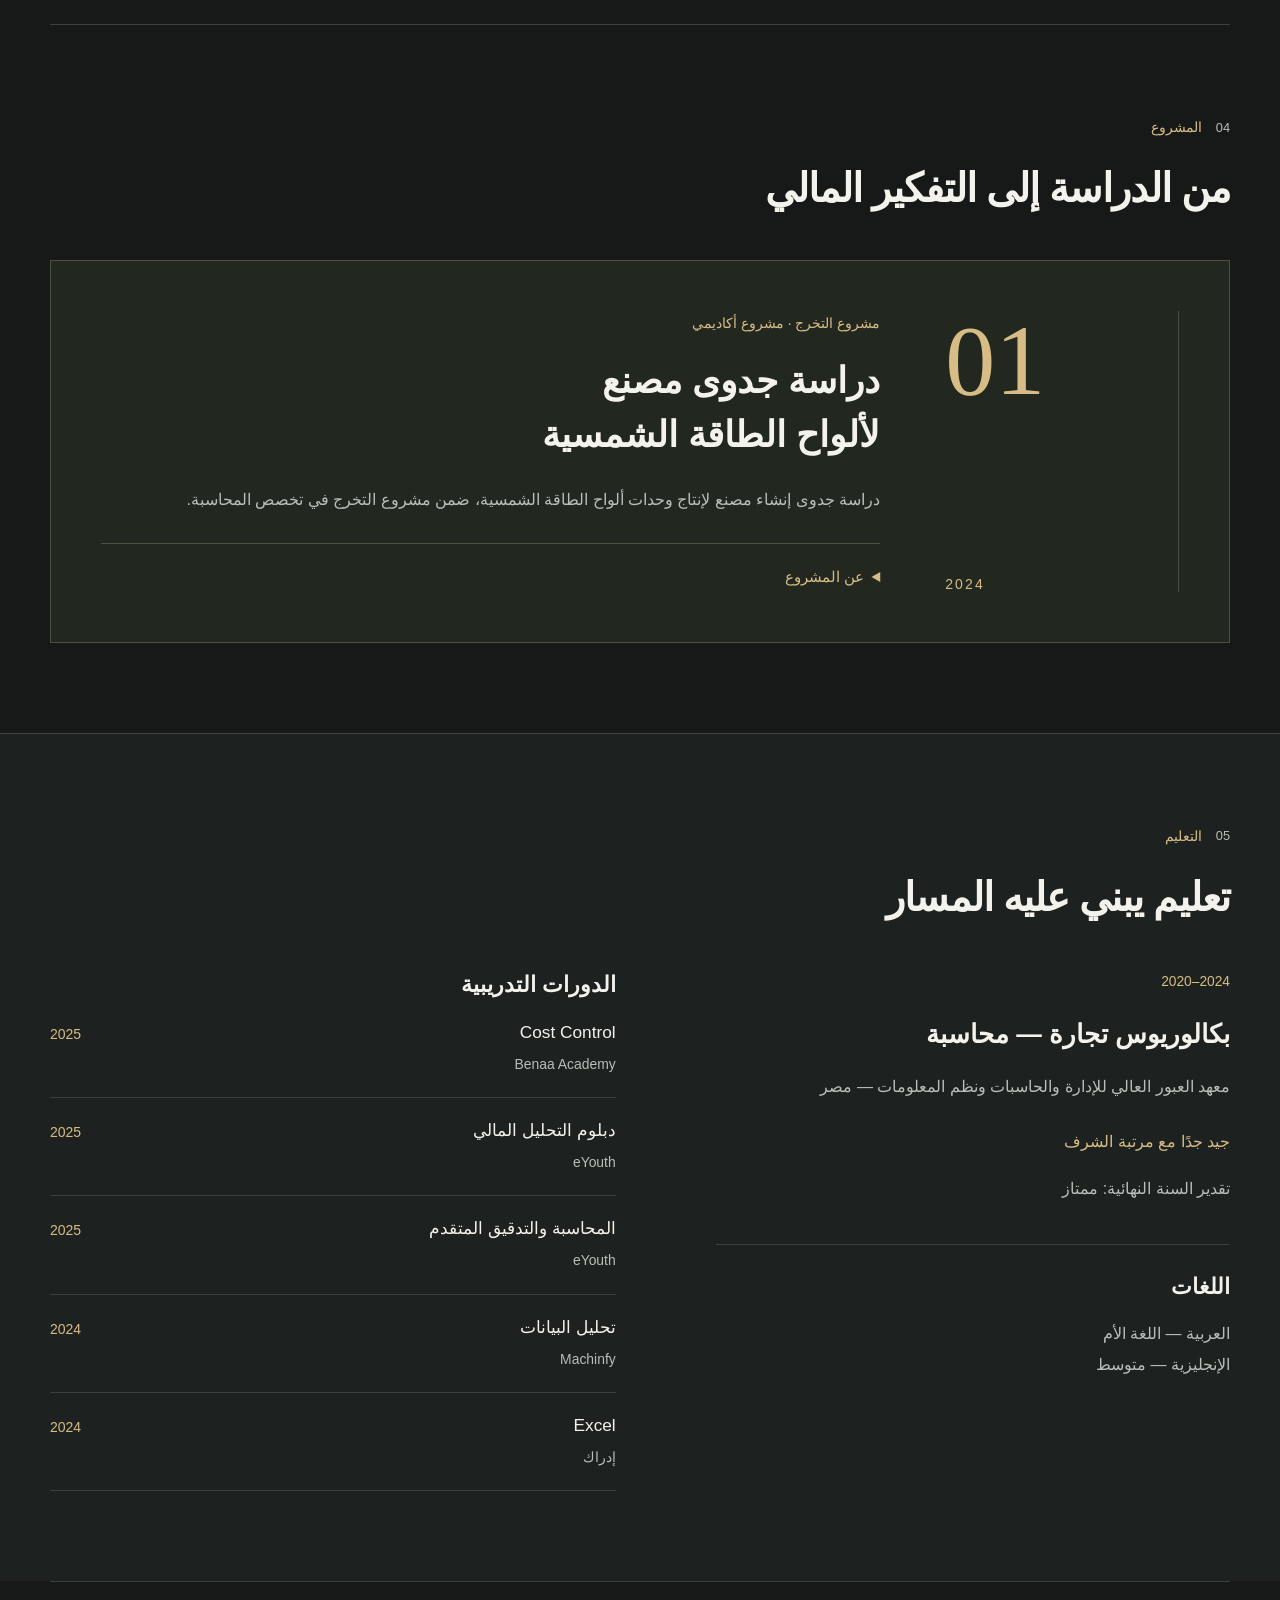
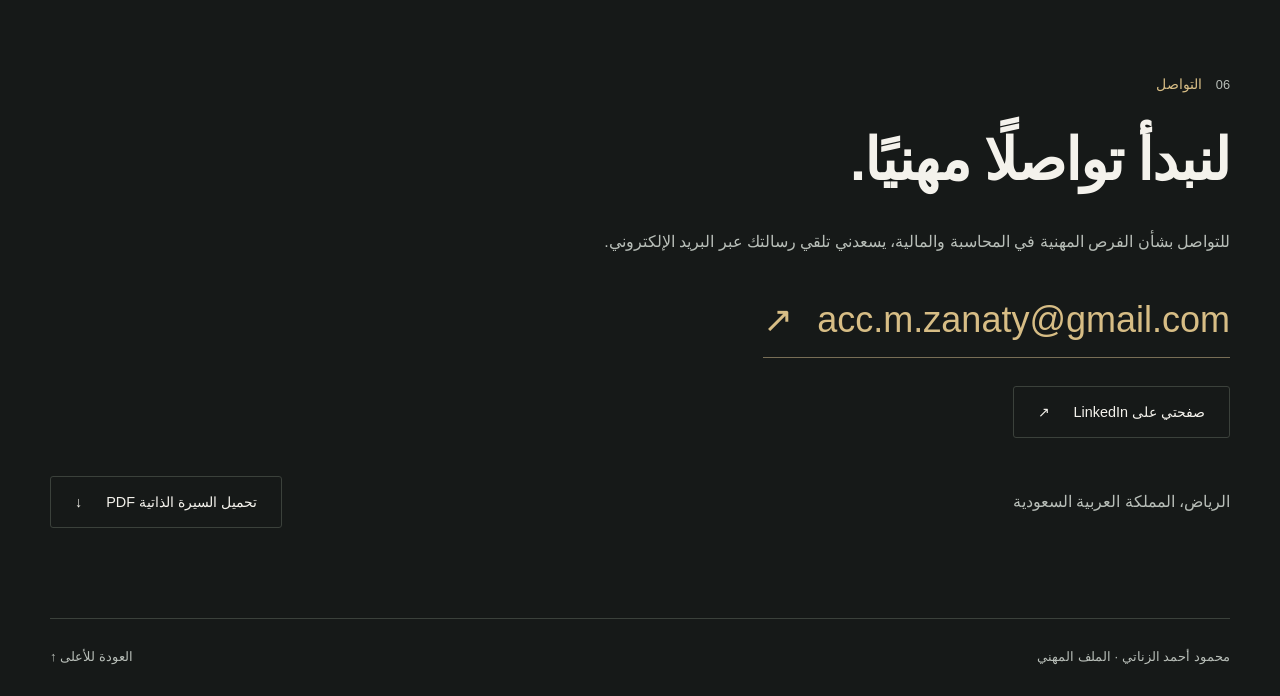
==== commit e0e56112: "Add confirmed LinkedIn profile button in both languages" ====
--- a/index.html
+++ b/index.html
@@ -40,6 +40,6 @@
 <section id="skills" class="section container"><div class="section-heading"><p class="eyebrow"><span>03</span> المهارات</p><h2>مهارات تدعم العمل اليومي</h2></div><div class="skills-grid"><article class="skill"><h3>الحسابات والمراجعة</h3><ul><li>التسويات ومطابقة الحسابات</li><li>التقارير المالية</li><li>إجراءات المراجعة والتدقيق</li></ul></article><article class="skill"><h3>الأدوات</h3><ul><li>Microsoft Excel</li><li>Microsoft Office</li><li>أنظمة ERP</li></ul></article><article class="skill"><h3>التحليل</h3><ul><li>التحليل المالي</li><li>المهارات التحليلية</li><li>المهارات البحثية</li></ul></article></div></section>
 <section id="project" class="section container"><div class="section-heading"><p class="eyebrow"><span>04</span> المشروع</p><h2>من الدراسة إلى التفكير المالي</h2></div><article class="project-card"><div class="project-index" aria-hidden="true">01<span>2024</span></div><div class="project-copy"><p class="eyebrow">مشروع التخرج · مشروع أكاديمي</p><h3>دراسة جدوى مصنع<br>لألواح الطاقة الشمسية</h3><p>دراسة جدوى إنشاء مصنع لإنتاج وحدات ألواح الطاقة الشمسية، ضمن مشروع التخرج في تخصص المحاسبة.</p><details class="project-details"><summary>عن المشروع</summary><p>مشروع أكاديمي لدراسة فكرة استثمارية في مجال الطاقة الشمسية، وليس مصنعًا تم تنفيذه أو تشغيله. مثّل فرصة لربط الدراسة المحاسبية بموضوع دراسة الجدوى والتحليل المالي.</p></details></div></article></section>
 <section id="education" class="section section-tinted"><div class="container"><div class="section-heading"><p class="eyebrow"><span>05</span> التعليم</p><h2>تعليم يبني عليه المسار</h2></div><div class="education-grid"><div><article class="degree"><p class="eyebrow"><bdi>2020–2024</bdi></p><h3>بكالوريوس تجارة — محاسبة</h3><p>معهد العبور العالي للإدارة والحاسبات ونظم المعلومات — مصر</p><p class="grade">جيد جدًا مع مرتبة الشرف</p><p>تقدير السنة النهائية: ممتاز</p></article><div class="languages"><h3>اللغات</h3><ul><li>العربية — اللغة الأم</li><li>الإنجليزية — متوسط</li></ul></div></div><div class="courses"><h3>الدورات التدريبية</h3><ul><li><div><h4>Cost Control</h4><p>Benaa Academy</p></div><time datetime="2025">2025</time></li><li><div><h4>دبلوم التحليل المالي</h4><p>eYouth</p></div><time datetime="2025">2025</time></li><li><div><h4>المحاسبة والتدقيق المتقدم</h4><p>eYouth</p></div><time datetime="2025">2025</time></li><li><div><h4>تحليل البيانات</h4><p>Machinfy</p></div><time datetime="2024">2024</time></li><li><div><h4>Excel</h4><p>إدراك</p></div><time datetime="2024">2024</time></li></ul></div></div></div></section>
-<section id="contact" class="section container contact"><div class="section-heading"><p class="eyebrow"><span>06</span> التواصل</p><h2>لنبدأ تواصلًا مهنيًا.</h2></div><p>للتواصل بشأن الفرص المهنية في المحاسبة والمالية، يسعدني تلقي رسالتك عبر البريد الإلكتروني.</p><a class="email-link" href="mailto:acc.m.zanaty@gmail.com" aria-label="راسلني عبر البريد: acc.m.zanaty@gmail.com"><bdi>acc.m.zanaty@gmail.com</bdi><span aria-hidden="true">↗</span></a><div class="contact-bottom"><p>الرياض، المملكة العربية السعودية</p><a class="button secondary print-button" href="./assets/cv/Mahmoud-El-Zanaty-CV-AR.pdf" download="Mahmoud-El-Zanaty-CV-AR.pdf">تحميل السيرة الذاتية PDF<span aria-hidden="true">↓</span></a></div></section>
+<section id="contact" class="section container contact"><div class="section-heading"><p class="eyebrow"><span>06</span> التواصل</p><h2>لنبدأ تواصلًا مهنيًا.</h2></div><p>للتواصل بشأن الفرص المهنية في المحاسبة والمالية، يسعدني تلقي رسالتك عبر البريد الإلكتروني.</p><a class="email-link" href="mailto:acc.m.zanaty@gmail.com" aria-label="راسلني عبر البريد: acc.m.zanaty@gmail.com"><bdi>acc.m.zanaty@gmail.com</bdi><span aria-hidden="true">↗</span></a><div class="actions professional-links"><a class="button secondary" href="https://www.linkedin.com/in/zanaty-mahmoud-m7z001">صفحتي على LinkedIn<span aria-hidden="true">↗</span></a></div><div class="contact-bottom"><p>الرياض، المملكة العربية السعودية</p><a class="button secondary print-button" href="./assets/cv/Mahmoud-El-Zanaty-CV-AR.pdf" download="Mahmoud-El-Zanaty-CV-AR.pdf">تحميل السيرة الذاتية PDF<span aria-hidden="true">↓</span></a></div></section>
 </main><footer class="container footer"><p>محمود أحمد الزناتي · الملف المهني</p><a href="#top">العودة للأعلى ↑</a></footer>
 </body></html>
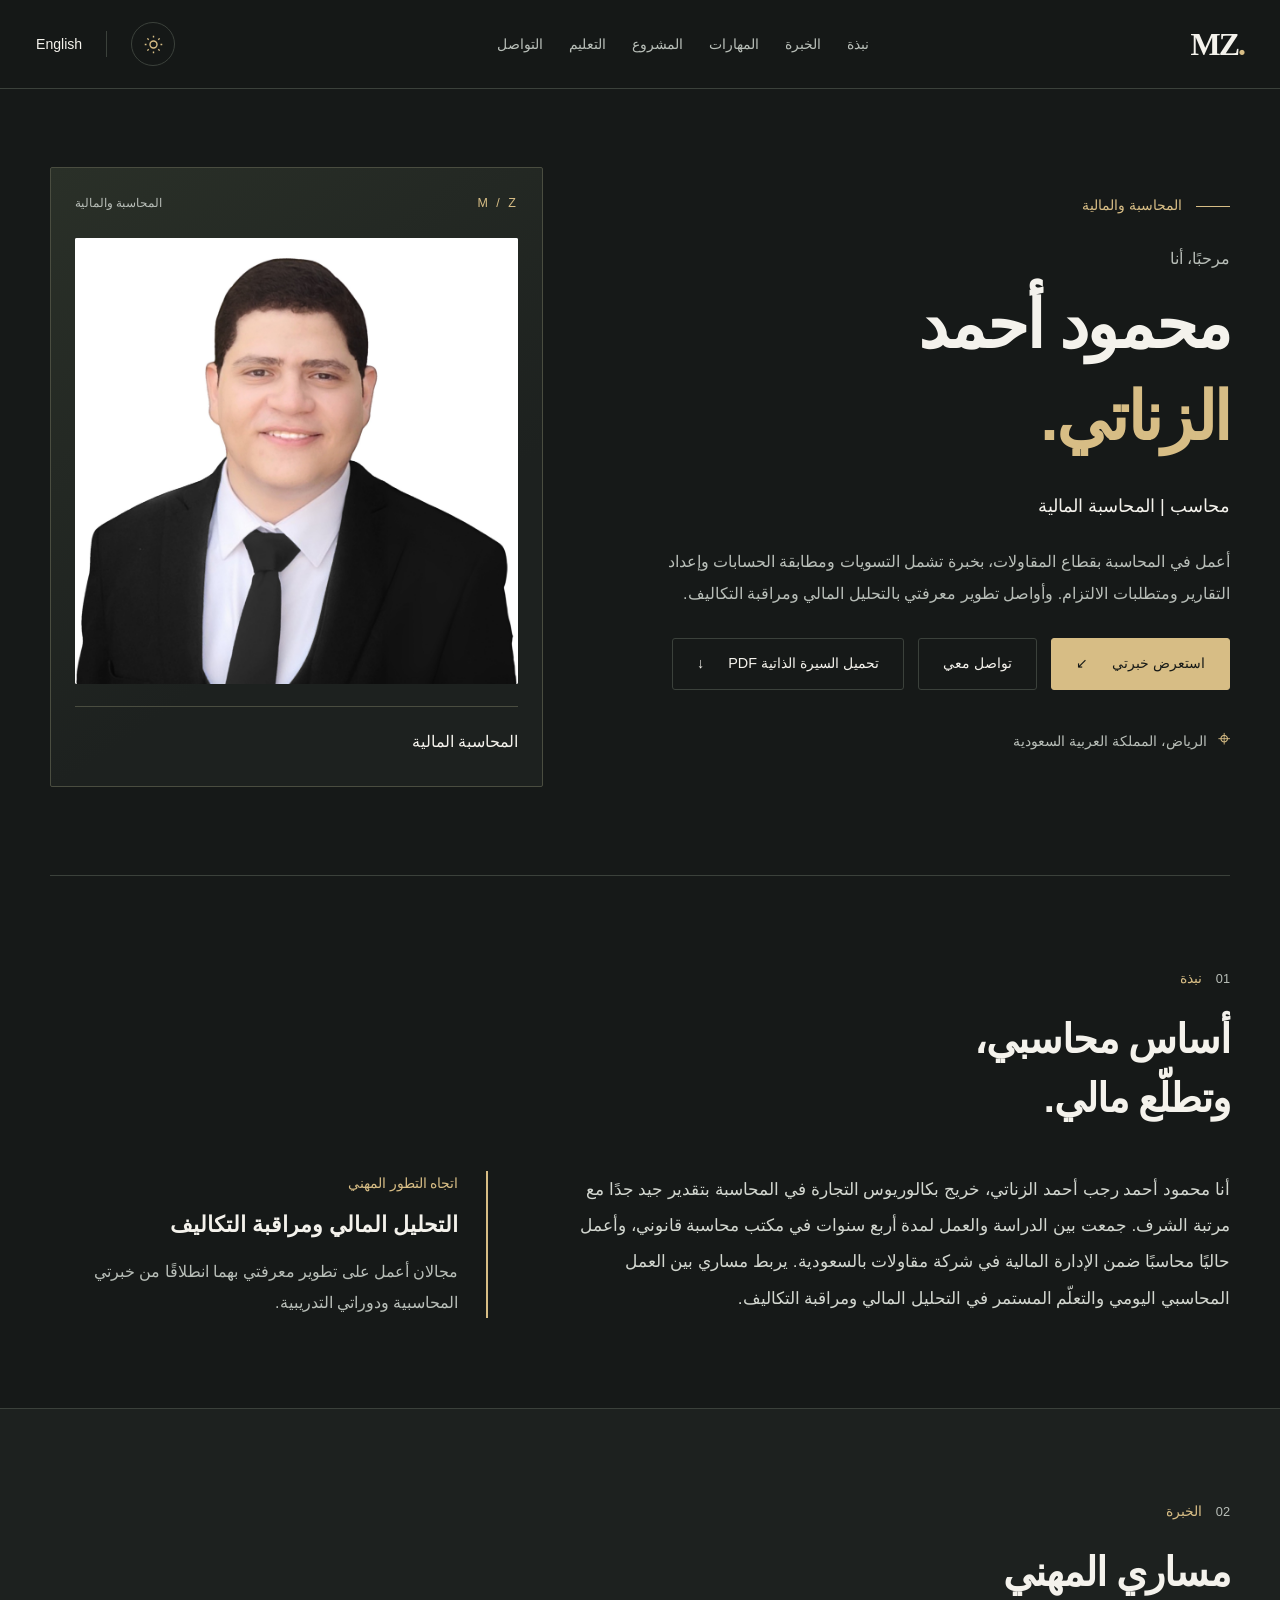
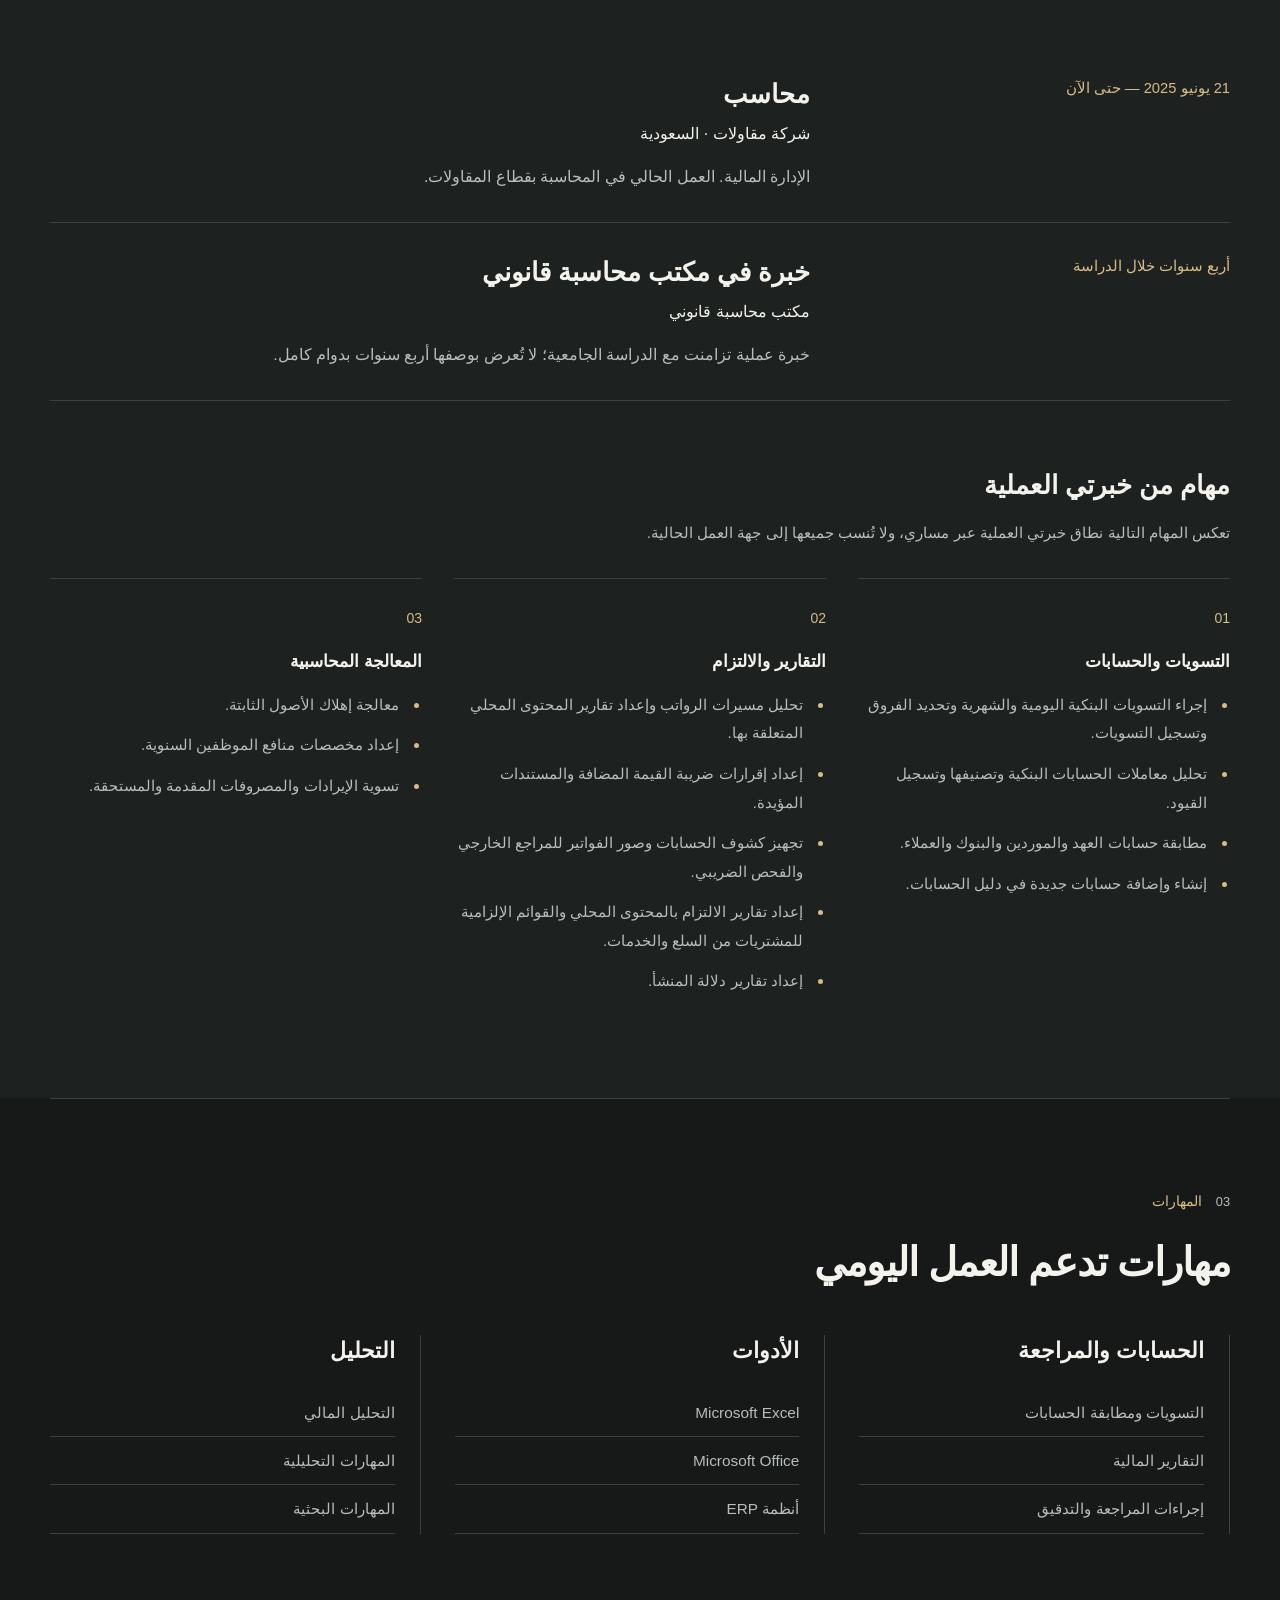
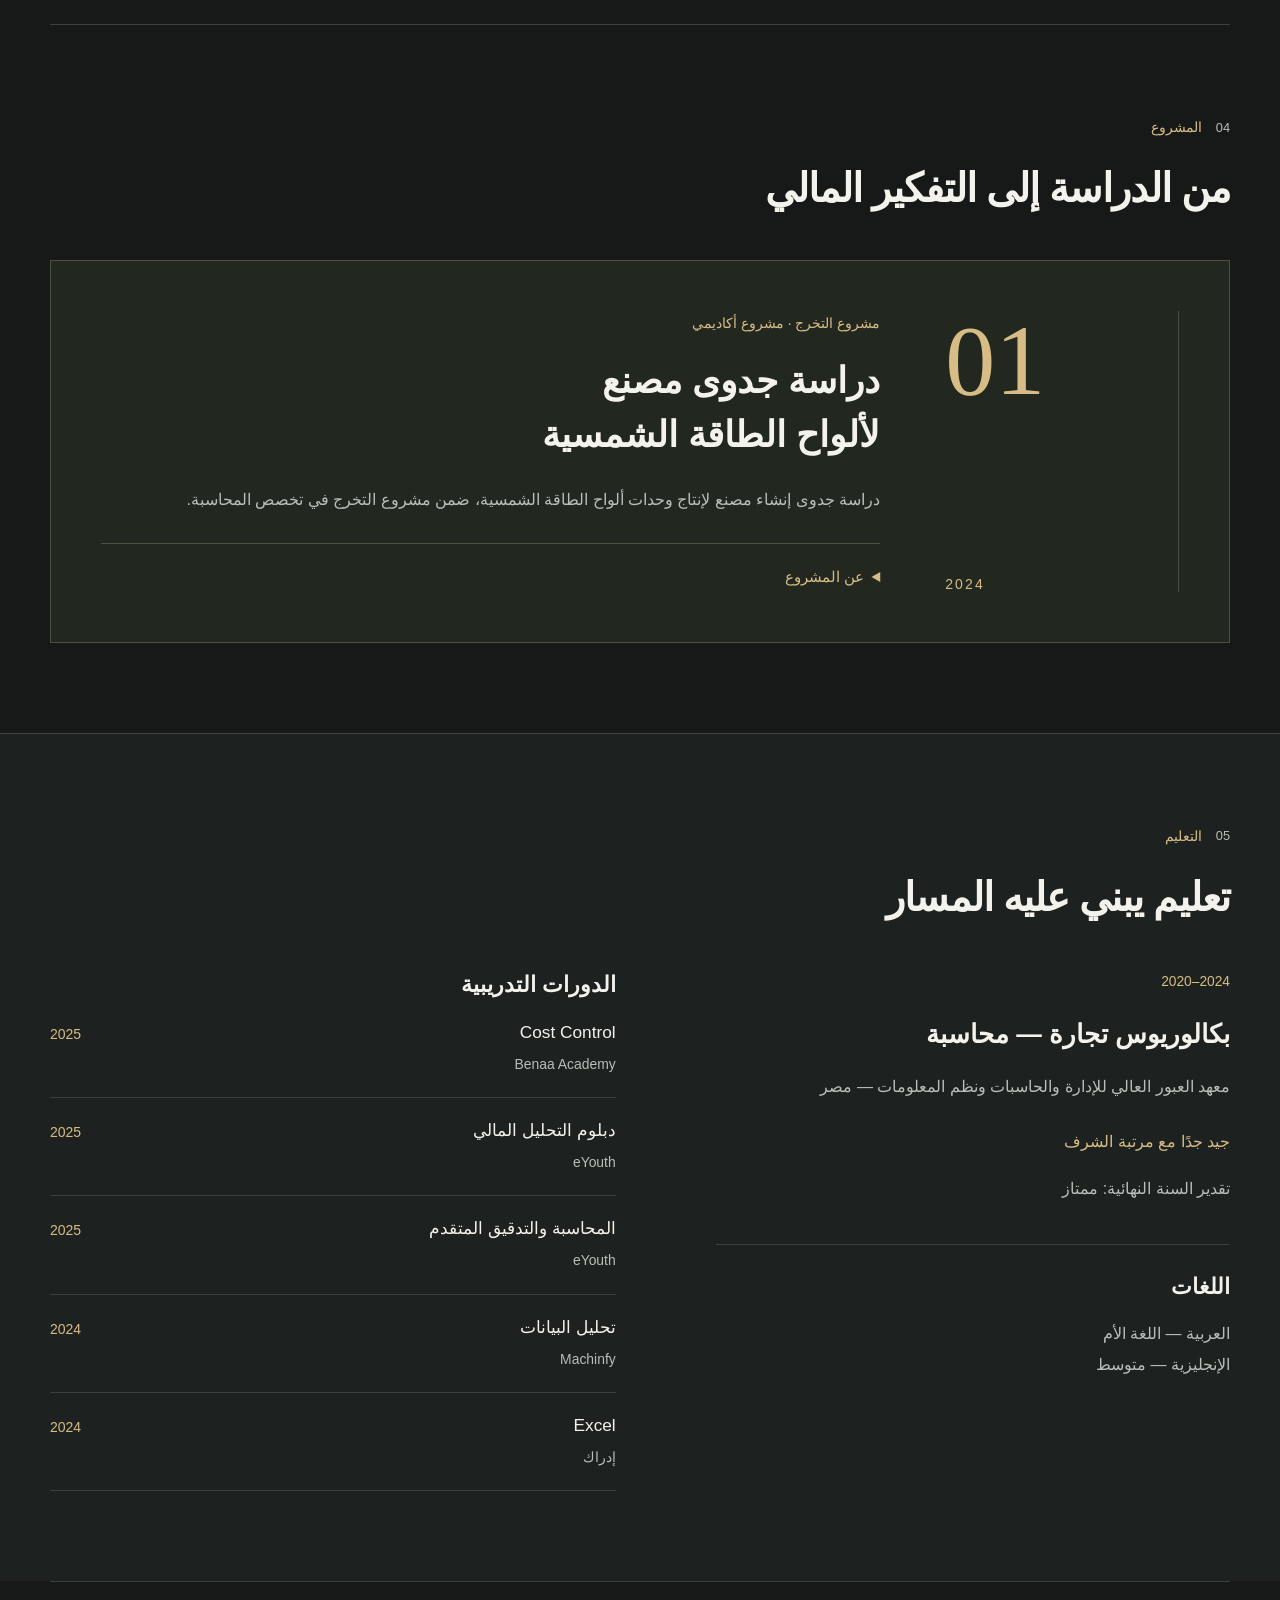
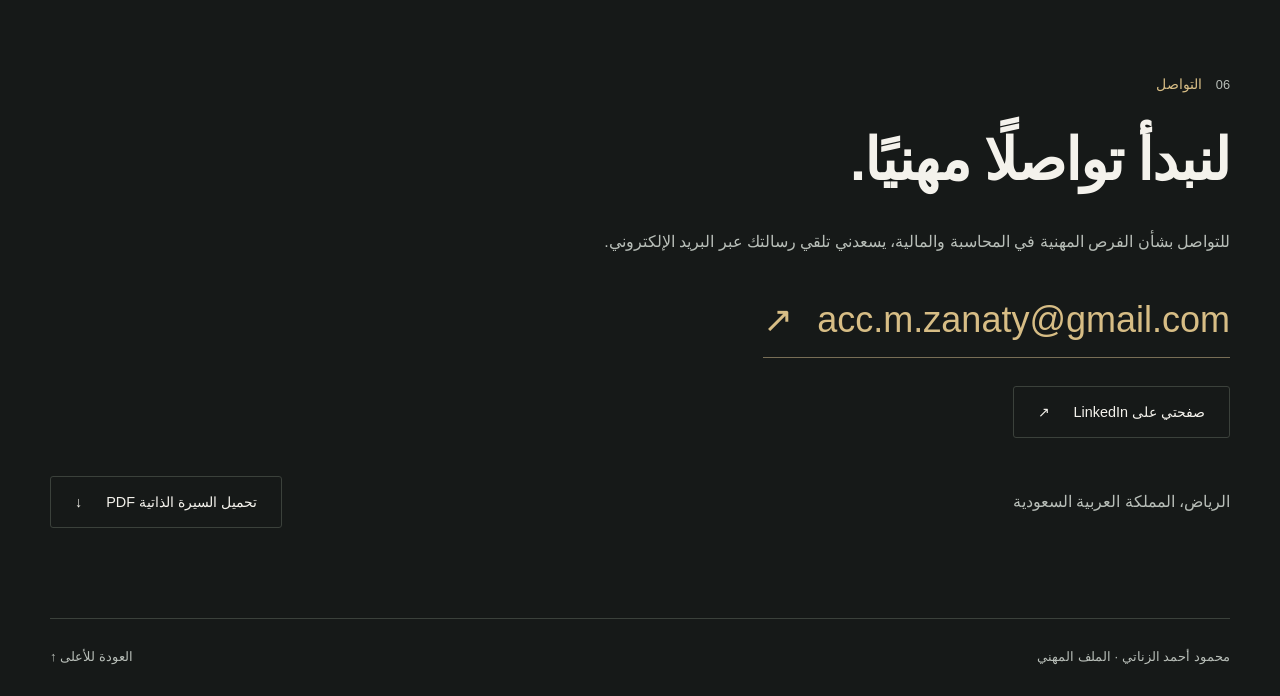
==== commit 8988e34a: "Add language-specific CV download button to hero" ====
--- a/index.html
+++ b/index.html
@@ -24,7 +24,7 @@
 <section class="hero container" aria-labelledby="hero-title">
 <div class="hero-copy"><p class="eyebrow"><span class="short-rule"></span>المحاسبة والمالية</p><p class="hello">مرحبًا، أنا</p>
 <h1 id="hero-title">محمود أحمد<br><span>الزناتي.</span></h1><p class="role">محاسب | المحاسبة المالية</p><p class="direction"> </p><p class="hero-summary">أعمل في المحاسبة بقطاع المقاولات، بخبرة تشمل التسويات ومطابقة الحسابات وإعداد التقارير ومتطلبات الالتزام. وأواصل تطوير معرفتي بالتحليل المالي ومراقبة التكاليف.</p>
-<div class="actions"><a class="button primary" href="#experience">استعرض خبرتي<span aria-hidden="true">↙</span></a><a class="button secondary" href="#contact">تواصل معي</a></div>
+<div class="actions"><a class="button primary" href="#experience">استعرض خبرتي<span aria-hidden="true">↙</span></a><a class="button secondary" href="#contact">تواصل معي</a><a class="button secondary print-button hero-cv" href="./assets/cv/Mahmoud-El-Zanaty-CV-AR.pdf" download="General-Accountant-Mahmoud-El-Zanaty-CV-AR.pdf">تحميل السيرة الذاتية PDF<span aria-hidden="true">↓</span></a></div>
 <p class="location"><span aria-hidden="true">⌖</span> الرياض، المملكة العربية السعودية</p></div>
 <div class="identity-panel portrait-panel"><div class="panel-top"><span dir="ltr">M / Z</span><span>المحاسبة والمالية</span></div><img class="portrait" src="./assets/portrait.svg" width="2032" height="2047" alt="محمود أحمد الزناتي" fetchpriority="high" decoding="async"><div class="panel-bottom"><p>المحاسبة المالية</p><span> </span></div></div>
 </section>
@@ -40,6 +40,6 @@
 <section id="skills" class="section container"><div class="section-heading"><p class="eyebrow"><span>03</span> المهارات</p><h2>مهارات تدعم العمل اليومي</h2></div><div class="skills-grid"><article class="skill"><h3>الحسابات والمراجعة</h3><ul><li>التسويات ومطابقة الحسابات</li><li>التقارير المالية</li><li>إجراءات المراجعة والتدقيق</li></ul></article><article class="skill"><h3>الأدوات</h3><ul><li>Microsoft Excel</li><li>Microsoft Office</li><li>أنظمة ERP</li></ul></article><article class="skill"><h3>التحليل</h3><ul><li>التحليل المالي</li><li>المهارات التحليلية</li><li>المهارات البحثية</li></ul></article></div></section>
 <section id="project" class="section container"><div class="section-heading"><p class="eyebrow"><span>04</span> المشروع</p><h2>من الدراسة إلى التفكير المالي</h2></div><article class="project-card"><div class="project-index" aria-hidden="true">01<span>2024</span></div><div class="project-copy"><p class="eyebrow">مشروع التخرج · مشروع أكاديمي</p><h3>دراسة جدوى مصنع<br>لألواح الطاقة الشمسية</h3><p>دراسة جدوى إنشاء مصنع لإنتاج وحدات ألواح الطاقة الشمسية، ضمن مشروع التخرج في تخصص المحاسبة.</p><details class="project-details"><summary>عن المشروع</summary><p>مشروع أكاديمي لدراسة فكرة استثمارية في مجال الطاقة الشمسية، وليس مصنعًا تم تنفيذه أو تشغيله. مثّل فرصة لربط الدراسة المحاسبية بموضوع دراسة الجدوى والتحليل المالي.</p></details></div></article></section>
 <section id="education" class="section section-tinted"><div class="container"><div class="section-heading"><p class="eyebrow"><span>05</span> التعليم</p><h2>تعليم يبني عليه المسار</h2></div><div class="education-grid"><div><article class="degree"><p class="eyebrow"><bdi>2020–2024</bdi></p><h3>بكالوريوس تجارة — محاسبة</h3><p>معهد العبور العالي للإدارة والحاسبات ونظم المعلومات — مصر</p><p class="grade">جيد جدًا مع مرتبة الشرف</p><p>تقدير السنة النهائية: ممتاز</p></article><div class="languages"><h3>اللغات</h3><ul><li>العربية — اللغة الأم</li><li>الإنجليزية — متوسط</li></ul></div></div><div class="courses"><h3>الدورات التدريبية</h3><ul><li><div><h4>Cost Control</h4><p>Benaa Academy</p></div><time datetime="2025">2025</time></li><li><div><h4>دبلوم التحليل المالي</h4><p>eYouth</p></div><time datetime="2025">2025</time></li><li><div><h4>المحاسبة والتدقيق المتقدم</h4><p>eYouth</p></div><time datetime="2025">2025</time></li><li><div><h4>تحليل البيانات</h4><p>Machinfy</p></div><time datetime="2024">2024</time></li><li><div><h4>Excel</h4><p>إدراك</p></div><time datetime="2024">2024</time></li></ul></div></div></div></section>
-<section id="contact" class="section container contact"><div class="section-heading"><p class="eyebrow"><span>06</span> التواصل</p><h2>لنبدأ تواصلًا مهنيًا.</h2></div><p>للتواصل بشأن الفرص المهنية في المحاسبة والمالية، يسعدني تلقي رسالتك عبر البريد الإلكتروني.</p><a class="email-link" href="mailto:acc.m.zanaty@gmail.com" aria-label="راسلني عبر البريد: acc.m.zanaty@gmail.com"><bdi>acc.m.zanaty@gmail.com</bdi><span aria-hidden="true">↗</span></a><div class="actions professional-links"><a class="button secondary" href="https://www.linkedin.com/in/zanaty-mahmoud-m7z001">صفحتي على LinkedIn<span aria-hidden="true">↗</span></a></div><div class="contact-bottom"><p>الرياض، المملكة العربية السعودية</p><a class="button secondary print-button" href="./assets/cv/Mahmoud-El-Zanaty-CV-AR.pdf" download="Mahmoud-El-Zanaty-CV-AR.pdf">تحميل السيرة الذاتية PDF<span aria-hidden="true">↓</span></a></div></section>
+<section id="contact" class="section container contact"><div class="section-heading"><p class="eyebrow"><span>06</span> التواصل</p><h2>لنبدأ تواصلًا مهنيًا.</h2></div><p>للتواصل بشأن الفرص المهنية في المحاسبة والمالية، يسعدني تلقي رسالتك عبر البريد الإلكتروني.</p><a class="email-link" href="mailto:acc.m.zanaty@gmail.com" aria-label="راسلني عبر البريد: acc.m.zanaty@gmail.com"><bdi>acc.m.zanaty@gmail.com</bdi><span aria-hidden="true">↗</span></a><div class="actions professional-links"><a class="button secondary" href="https://www.linkedin.com/in/zanaty-mahmoud-m7z001" target="_blank" rel="noopener noreferrer">صفحتي على LinkedIn<span aria-hidden="true">↗</span></a></div><div class="contact-bottom"><p>الرياض، المملكة العربية السعودية</p><a class="button secondary print-button" href="./assets/cv/Mahmoud-El-Zanaty-CV-AR.pdf" download="General-Accountant-Mahmoud-El-Zanaty-CV-AR.pdf">تحميل السيرة الذاتية PDF<span aria-hidden="true">↓</span></a></div></section>
 </main><footer class="container footer"><p>محمود أحمد الزناتي · الملف المهني</p><a href="#top">العودة للأعلى ↑</a></footer>
 </body></html>
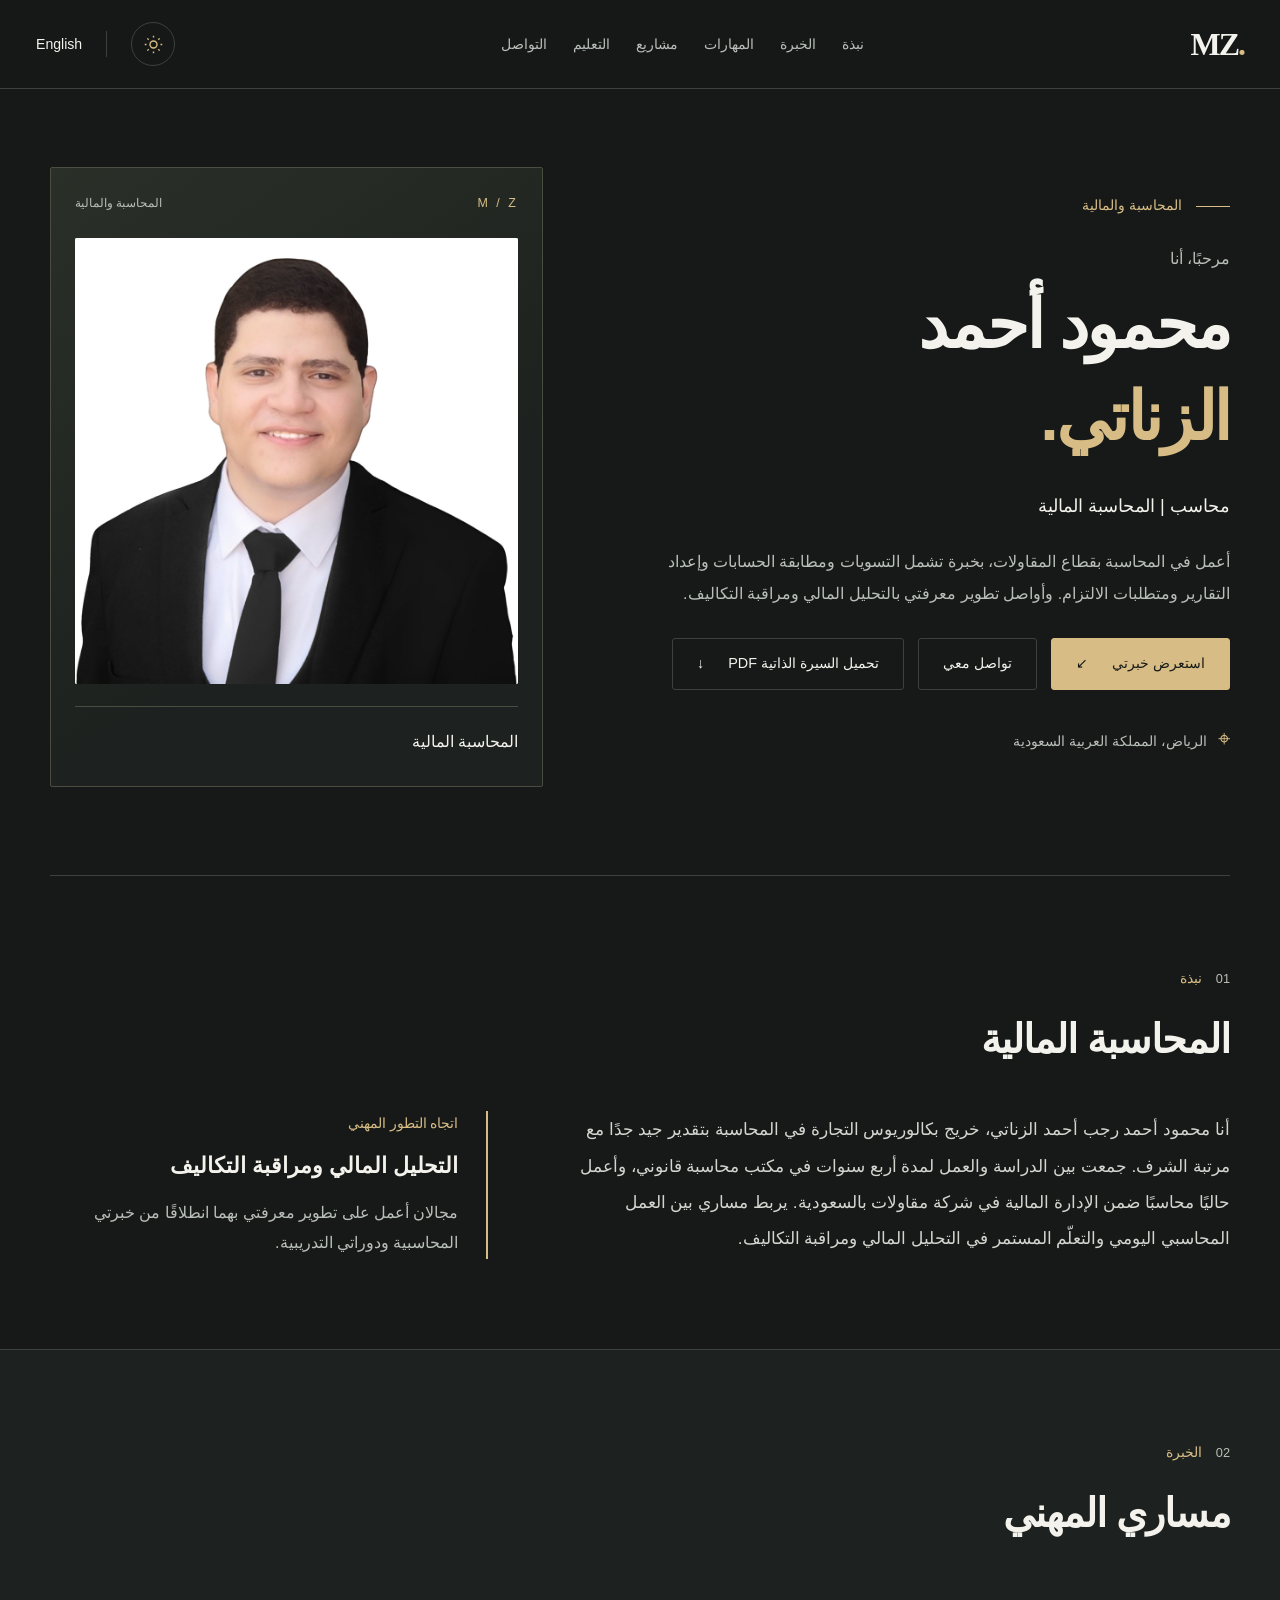
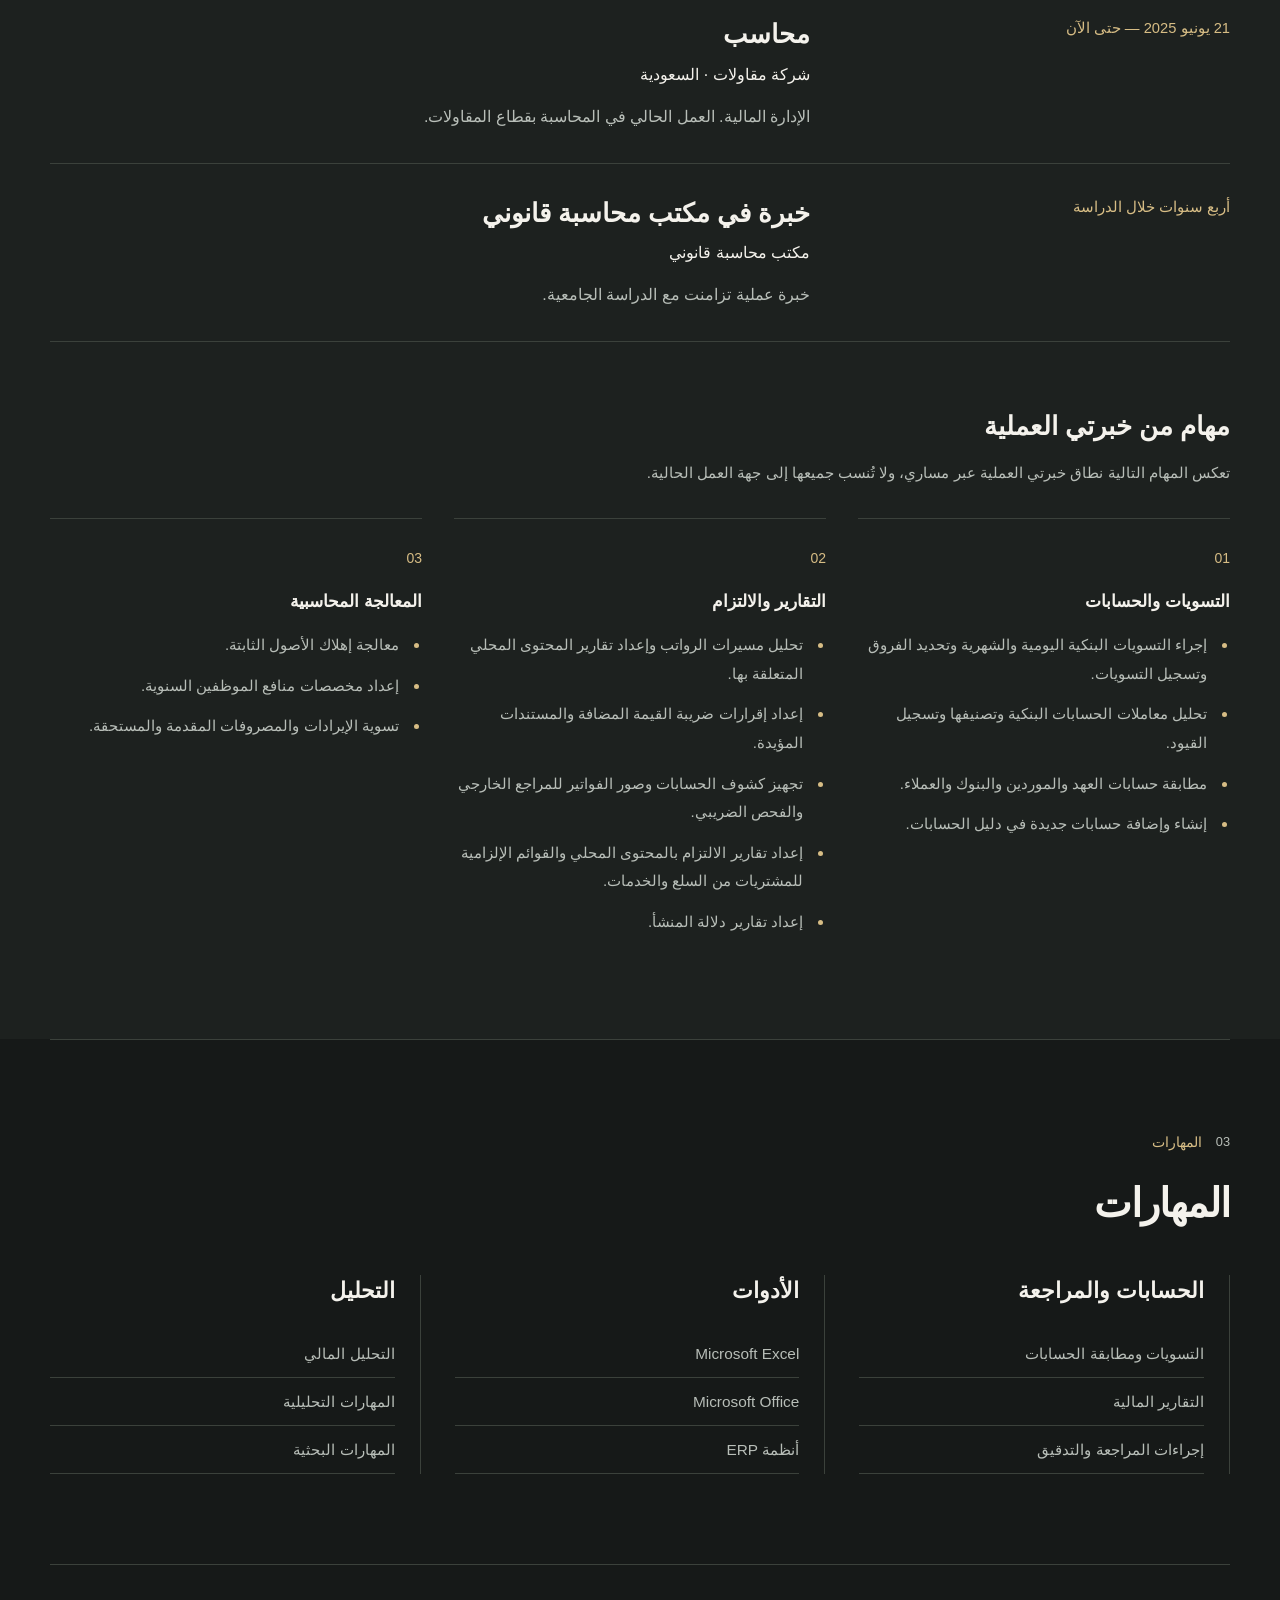
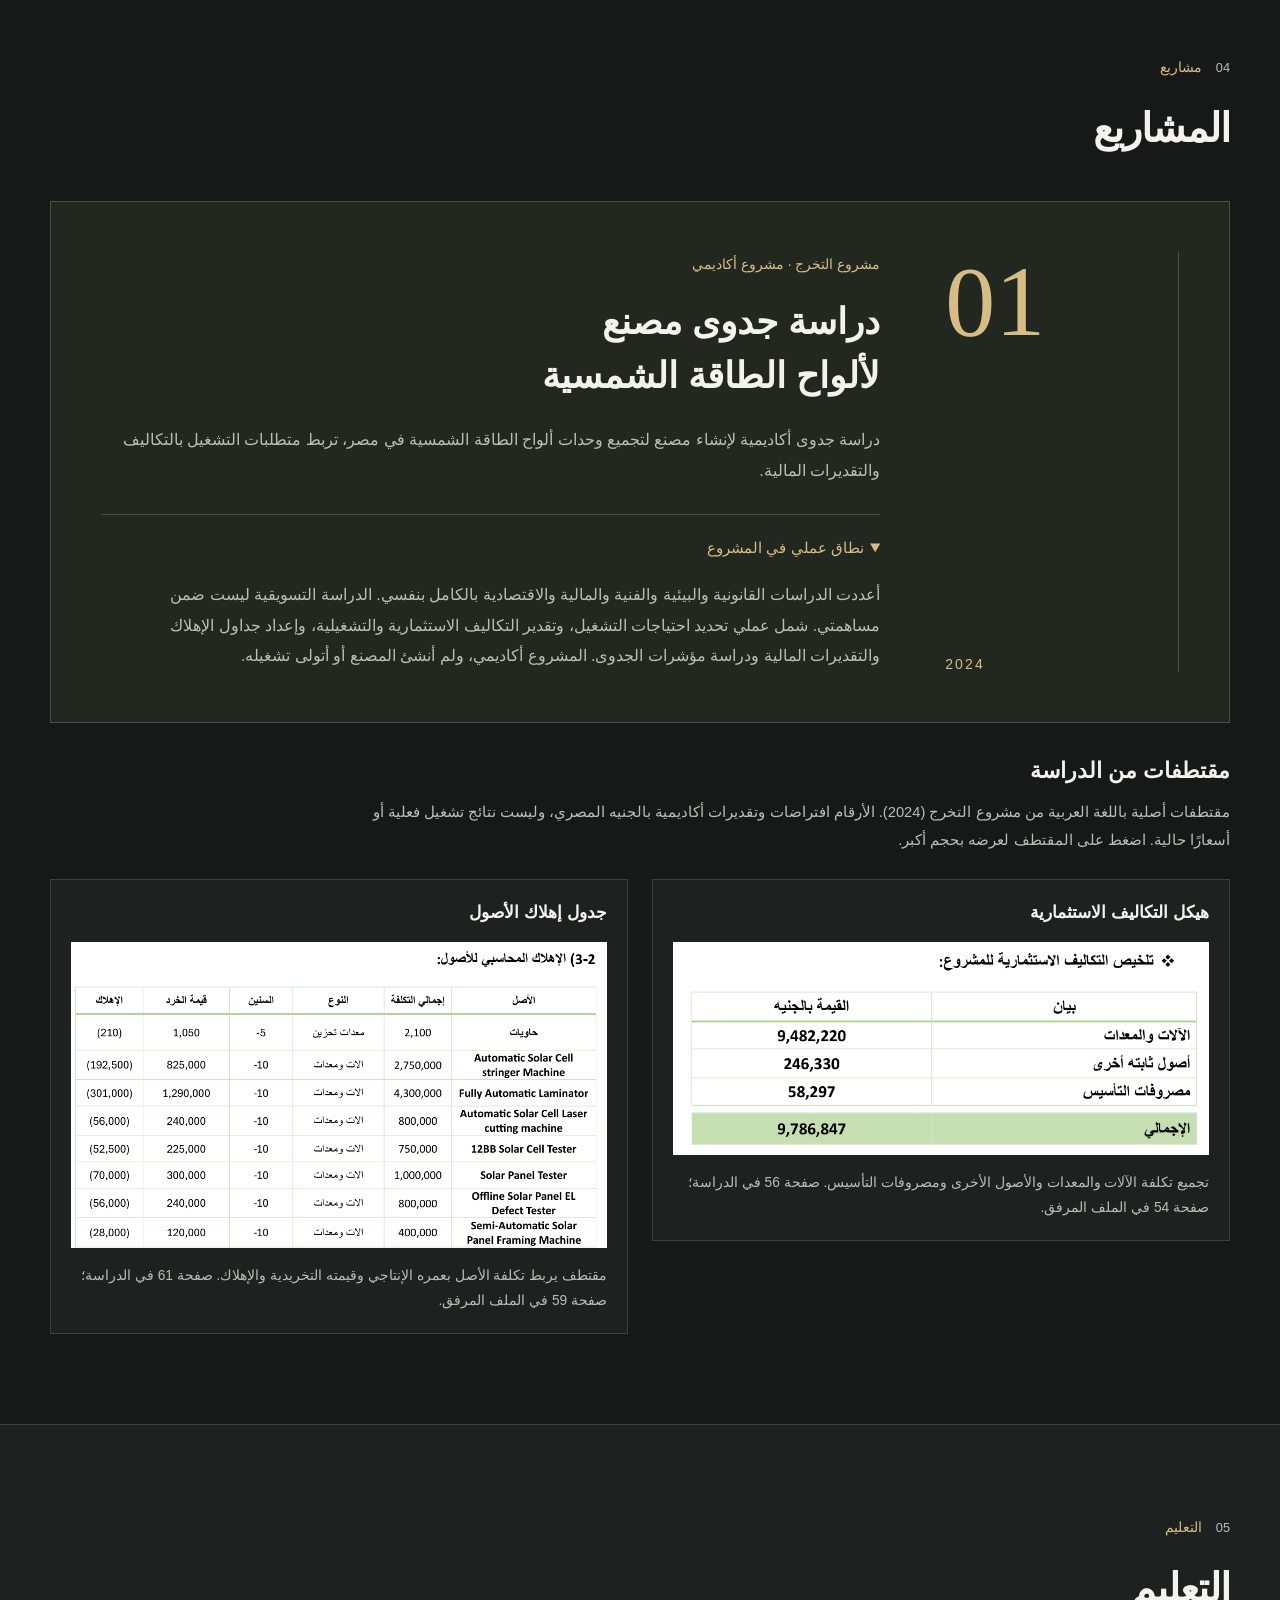
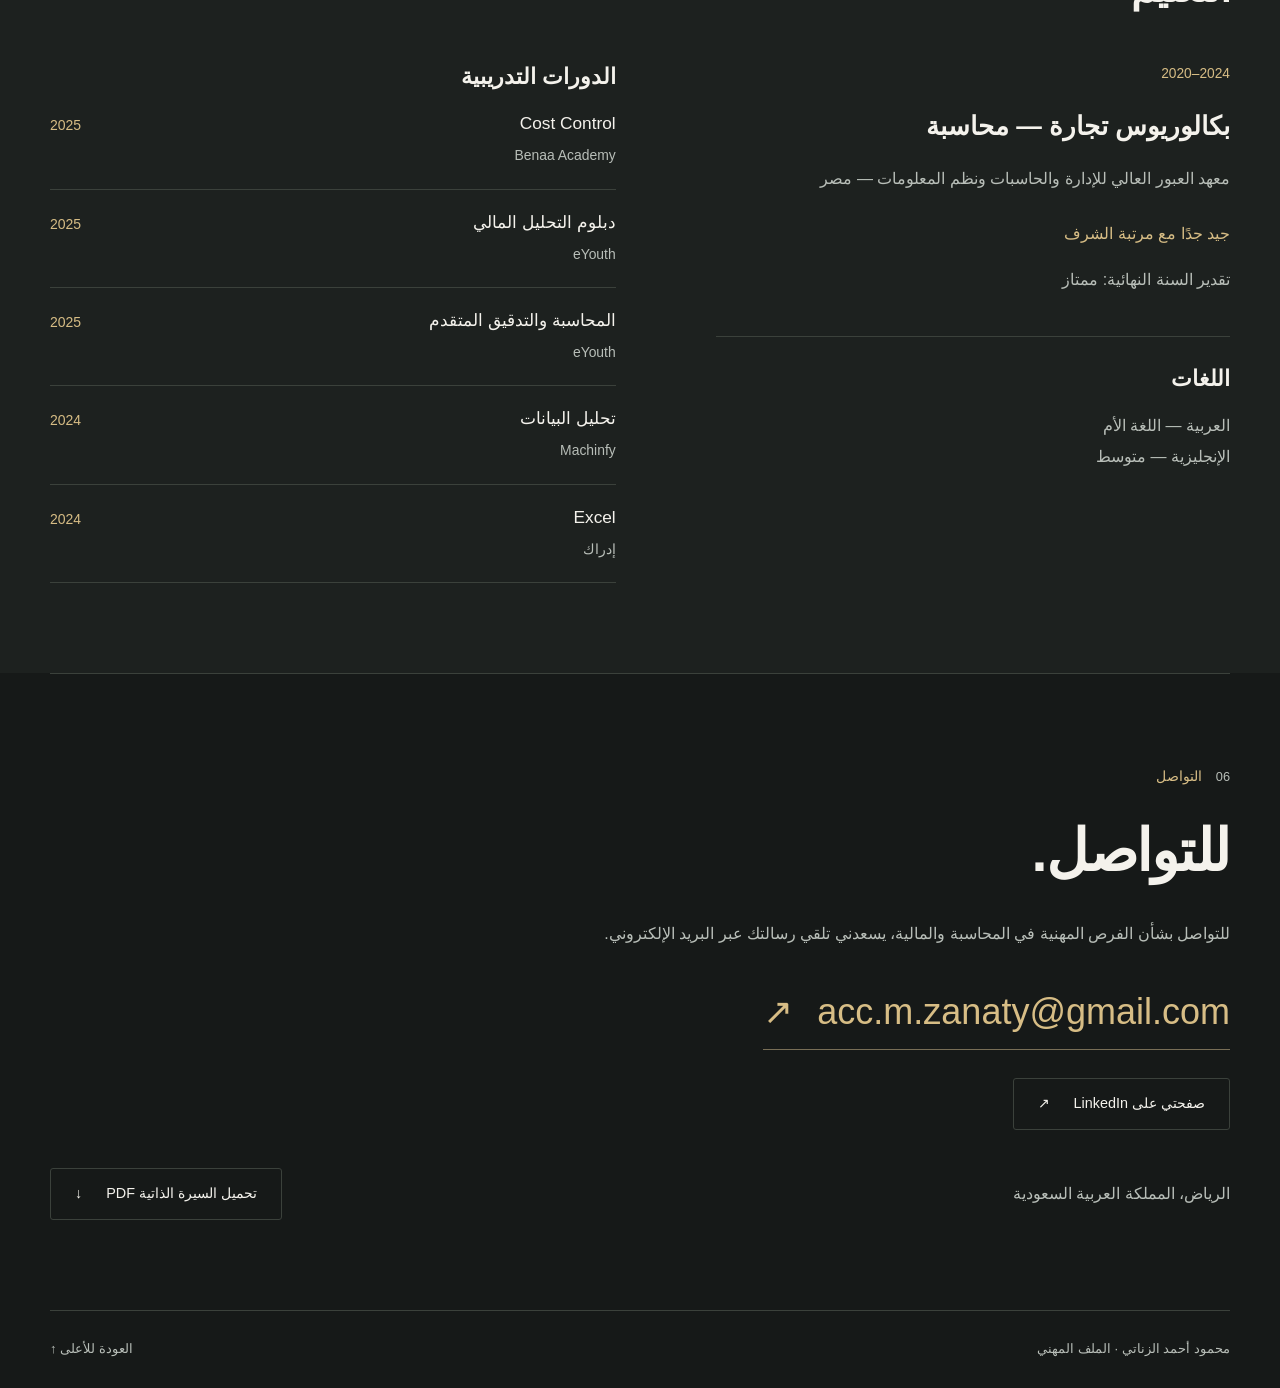
==== commit 39368189: "Show documented graduation project contribution and original study excerpts" ====
--- a/index.html
+++ b/index.html
@@ -16,9 +16,9 @@
 <a class="skip" href="#main">تجاوز إلى المحتوى</a>
 <header class="header"><div class="header-inner">
 <a class="brand" href="#top" aria-label="محمود أحمد الزناتي"><span class="brand-mark" aria-hidden="true">MZ<span>.</span></span></a>
-<nav class="desktop-nav" aria-label="التنقل الرئيسي"><a href="#about">نبذة</a><a href="#experience">الخبرة</a><a href="#skills">المهارات</a><a href="#project">المشروع</a><a href="#education">التعليم</a><a href="#contact">التواصل</a></nav>
+<nav class="desktop-nav" aria-label="التنقل الرئيسي"><a href="#about">نبذة</a><a href="#experience">الخبرة</a><a href="#skills">المهارات</a><a href="#project">مشاريع</a><a href="#education">التعليم</a><a href="#contact">التواصل</a></nav>
 <div class="header-actions"><button class="theme-toggle" type="button" hidden data-light-label="تفعيل الوضع الفاتح" data-dark-label="تفعيل الوضع الداكن" aria-label="تفعيل الوضع الفاتح"><svg class="sun" viewBox="0 0 24 24" fill="none" stroke="currentColor" stroke-width="1.6" aria-hidden="true"><circle cx="12" cy="12" r="4"/><path d="M12 2v2m0 16v2M2 12h2m16 0h2M5 5l1.5 1.5m11 11L19 19M5 19l1.5-1.5m11-11L19 5"/></svg><svg class="moon" viewBox="0 0 24 24" fill="none" stroke="currentColor" stroke-width="1.6" aria-hidden="true"><path d="M20 15.5A9 9 0 0 1 8.5 4a9 9 0 1 0 11.5 11.5Z"/></svg></button><a class="language" href="./en.html" lang="en" hreflang="en" data-language="en">English</a>
-<details class="mobile-menu"><summary>القائمة<span aria-hidden="true"> ☰</span></summary><nav aria-label="التنقل الرئيسي"><a href="#about">نبذة</a><a href="#experience">الخبرة</a><a href="#skills">المهارات</a><a href="#project">المشروع</a><a href="#education">التعليم</a><a href="#contact">التواصل</a></nav></details></div>
+<details class="mobile-menu"><summary>القائمة<span aria-hidden="true"> ☰</span></summary><nav aria-label="التنقل الرئيسي"><a href="#about">نبذة</a><a href="#experience">الخبرة</a><a href="#skills">المهارات</a><a href="#project">مشاريع</a><a href="#education">التعليم</a><a href="#contact">التواصل</a></nav></details></div>
 </div></header>
 <main id="main" tabindex="-1">
 <section class="hero container" aria-labelledby="hero-title">
@@ -29,17 +29,17 @@
 <div class="identity-panel portrait-panel"><div class="panel-top"><span dir="ltr">M / Z</span><span>المحاسبة والمالية</span></div><img class="portrait" src="./assets/portrait.svg" width="2032" height="2047" alt="محمود أحمد الزناتي" fetchpriority="high" decoding="async"><div class="panel-bottom"><p>المحاسبة المالية</p><span> </span></div></div>
 </section>
 <section id="about" class="section container">
-<div class="section-heading"><p class="eyebrow"><span>01</span> نبذة</p><h2>أساس محاسبي،<br>وتطلّع مالي.</h2></div><div class="about-grid"><p class="lead">أنا محمود أحمد رجب أحمد الزناتي، خريج بكالوريوس التجارة في المحاسبة بتقدير جيد جدًا مع مرتبة الشرف. جمعت بين الدراسة والعمل لمدة أربع سنوات في مكتب محاسبة قانوني، وأعمل حاليًا محاسبًا ضمن الإدارة المالية في شركة مقاولات بالسعودية. يربط مساري بين العمل المحاسبي اليومي والتعلّم المستمر في التحليل المالي ومراقبة التكاليف.</p><aside class="focus-panel"><p class="eyebrow">اتجاه التطور المهني</p><h3>التحليل المالي ومراقبة التكاليف</h3><p>مجالان أعمل على تطوير معرفتي بهما انطلاقًا من خبرتي المحاسبية ودوراتي التدريبية.</p></aside></div>
+<div class="section-heading"><p class="eyebrow"><span>01</span> نبذة</p><h2>المحاسبة المالية<br></h2></div><div class="about-grid"><p class="lead">أنا محمود أحمد رجب أحمد الزناتي، خريج بكالوريوس التجارة في المحاسبة بتقدير جيد جدًا مع مرتبة الشرف. جمعت بين الدراسة والعمل لمدة أربع سنوات في مكتب محاسبة قانوني، وأعمل حاليًا محاسبًا ضمن الإدارة المالية في شركة مقاولات بالسعودية. يربط مساري بين العمل المحاسبي اليومي والتعلّم المستمر في التحليل المالي ومراقبة التكاليف.</p><aside class="focus-panel"><p class="eyebrow">اتجاه التطور المهني</p><h3>التحليل المالي ومراقبة التكاليف</h3><p>مجالان أعمل على تطوير معرفتي بهما انطلاقًا من خبرتي المحاسبية ودوراتي التدريبية.</p></aside></div>
 </section>
 <section id="experience" class="section section-tinted"><div class="container">
 <div class="section-heading"><p class="eyebrow"><span>02</span> الخبرة</p><h2>مساري المهني</h2></div><div class="timeline">
 <article class="timeline-item"><p class="period">21 يونيو 2025 — حتى الآن</p><div><h3>محاسب</h3><p class="company">شركة مقاولات · السعودية</p><p>الإدارة المالية. العمل الحالي في المحاسبة بقطاع المقاولات.</p></div></article>
-<article class="timeline-item"><p class="period">أربع سنوات خلال الدراسة</p><div><h3>خبرة في مكتب محاسبة قانوني</h3><p class="company">مكتب محاسبة قانوني</p><p>خبرة عملية تزامنت مع الدراسة الجامعية؛ لا تُعرض بوصفها أربع سنوات بدوام كامل.</p></div></article>
+<article class="timeline-item"><p class="period">أربع سنوات خلال الدراسة</p><div><h3>خبرة في مكتب محاسبة قانوني</h3><p class="company">مكتب محاسبة قانوني</p><p>خبرة عملية تزامنت مع الدراسة الجامعية.</p></div></article>
 </div><div class="duties-intro"><h3>مهام من خبرتي العملية</h3><p>تعكس المهام التالية نطاق خبرتي العملية عبر مساري، ولا تُنسب جميعها إلى جهة العمل الحالية.</p></div><div class="duties-grid"><article class="duty"><span class="item-number" aria-hidden="true">01</span><h4>التسويات والحسابات</h4><ul><li>إجراء التسويات البنكية اليومية والشهرية وتحديد الفروق وتسجيل التسويات.</li><li>تحليل معاملات الحسابات البنكية وتصنيفها وتسجيل القيود.</li><li>مطابقة حسابات العهد والموردين والبنوك والعملاء.</li><li>إنشاء وإضافة حسابات جديدة في دليل الحسابات.</li></ul></article><article class="duty"><span class="item-number" aria-hidden="true">02</span><h4>التقارير والالتزام</h4><ul><li>تحليل مسيرات الرواتب وإعداد تقارير المحتوى المحلي المتعلقة بها.</li><li>إعداد إقرارات ضريبة القيمة المضافة والمستندات المؤيدة.</li><li>تجهيز كشوف الحسابات وصور الفواتير للمراجع الخارجي والفحص الضريبي.</li><li>إعداد تقارير الالتزام بالمحتوى المحلي والقوائم الإلزامية للمشتريات من السلع والخدمات.</li><li>إعداد تقارير دلالة المنشأ.</li></ul></article><article class="duty"><span class="item-number" aria-hidden="true">03</span><h4>المعالجة المحاسبية</h4><ul><li>معالجة إهلاك الأصول الثابتة.</li><li>إعداد مخصصات منافع الموظفين السنوية.</li><li>تسوية الإيرادات والمصروفات المقدمة والمستحقة.</li></ul></article></div></div>
 </section>
-<section id="skills" class="section container"><div class="section-heading"><p class="eyebrow"><span>03</span> المهارات</p><h2>مهارات تدعم العمل اليومي</h2></div><div class="skills-grid"><article class="skill"><h3>الحسابات والمراجعة</h3><ul><li>التسويات ومطابقة الحسابات</li><li>التقارير المالية</li><li>إجراءات المراجعة والتدقيق</li></ul></article><article class="skill"><h3>الأدوات</h3><ul><li>Microsoft Excel</li><li>Microsoft Office</li><li>أنظمة ERP</li></ul></article><article class="skill"><h3>التحليل</h3><ul><li>التحليل المالي</li><li>المهارات التحليلية</li><li>المهارات البحثية</li></ul></article></div></section>
-<section id="project" class="section container"><div class="section-heading"><p class="eyebrow"><span>04</span> المشروع</p><h2>من الدراسة إلى التفكير المالي</h2></div><article class="project-card"><div class="project-index" aria-hidden="true">01<span>2024</span></div><div class="project-copy"><p class="eyebrow">مشروع التخرج · مشروع أكاديمي</p><h3>دراسة جدوى مصنع<br>لألواح الطاقة الشمسية</h3><p>دراسة جدوى إنشاء مصنع لإنتاج وحدات ألواح الطاقة الشمسية، ضمن مشروع التخرج في تخصص المحاسبة.</p><details class="project-details"><summary>عن المشروع</summary><p>مشروع أكاديمي لدراسة فكرة استثمارية في مجال الطاقة الشمسية، وليس مصنعًا تم تنفيذه أو تشغيله. مثّل فرصة لربط الدراسة المحاسبية بموضوع دراسة الجدوى والتحليل المالي.</p></details></div></article></section>
-<section id="education" class="section section-tinted"><div class="container"><div class="section-heading"><p class="eyebrow"><span>05</span> التعليم</p><h2>تعليم يبني عليه المسار</h2></div><div class="education-grid"><div><article class="degree"><p class="eyebrow"><bdi>2020–2024</bdi></p><h3>بكالوريوس تجارة — محاسبة</h3><p>معهد العبور العالي للإدارة والحاسبات ونظم المعلومات — مصر</p><p class="grade">جيد جدًا مع مرتبة الشرف</p><p>تقدير السنة النهائية: ممتاز</p></article><div class="languages"><h3>اللغات</h3><ul><li>العربية — اللغة الأم</li><li>الإنجليزية — متوسط</li></ul></div></div><div class="courses"><h3>الدورات التدريبية</h3><ul><li><div><h4>Cost Control</h4><p>Benaa Academy</p></div><time datetime="2025">2025</time></li><li><div><h4>دبلوم التحليل المالي</h4><p>eYouth</p></div><time datetime="2025">2025</time></li><li><div><h4>المحاسبة والتدقيق المتقدم</h4><p>eYouth</p></div><time datetime="2025">2025</time></li><li><div><h4>تحليل البيانات</h4><p>Machinfy</p></div><time datetime="2024">2024</time></li><li><div><h4>Excel</h4><p>إدراك</p></div><time datetime="2024">2024</time></li></ul></div></div></div></section>
-<section id="contact" class="section container contact"><div class="section-heading"><p class="eyebrow"><span>06</span> التواصل</p><h2>لنبدأ تواصلًا مهنيًا.</h2></div><p>للتواصل بشأن الفرص المهنية في المحاسبة والمالية، يسعدني تلقي رسالتك عبر البريد الإلكتروني.</p><a class="email-link" href="mailto:acc.m.zanaty@gmail.com" aria-label="راسلني عبر البريد: acc.m.zanaty@gmail.com"><bdi>acc.m.zanaty@gmail.com</bdi><span aria-hidden="true">↗</span></a><div class="actions professional-links"><a class="button secondary" href="https://www.linkedin.com/in/zanaty-mahmoud-m7z001" target="_blank" rel="noopener noreferrer">صفحتي على LinkedIn<span aria-hidden="true">↗</span></a></div><div class="contact-bottom"><p>الرياض، المملكة العربية السعودية</p><a class="button secondary print-button" href="./assets/cv/Mahmoud-El-Zanaty-CV-AR.pdf" download="General-Accountant-Mahmoud-El-Zanaty-CV-AR.pdf">تحميل السيرة الذاتية PDF<span aria-hidden="true">↓</span></a></div></section>
+<section id="skills" class="section container"><div class="section-heading"><p class="eyebrow"><span>03</span> المهارات</p><h2>المهارات</h2></div><div class="skills-grid"><article class="skill"><h3>الحسابات والمراجعة</h3><ul><li>التسويات ومطابقة الحسابات</li><li>التقارير المالية</li><li>إجراءات المراجعة والتدقيق</li></ul></article><article class="skill"><h3>الأدوات</h3><ul><li>Microsoft Excel</li><li>Microsoft Office</li><li>أنظمة ERP</li></ul></article><article class="skill"><h3>التحليل</h3><ul><li>التحليل المالي</li><li>المهارات التحليلية</li><li>المهارات البحثية</li></ul></article></div></section>
+<section id="project" class="section container"><div class="section-heading"><p class="eyebrow"><span>04</span> مشاريع</p><h2>المشاريع</h2></div><article class="project-card"><div class="project-index" aria-hidden="true">01<span>2024</span></div><div class="project-copy"><p class="eyebrow">مشروع التخرج · مشروع أكاديمي</p><h3>دراسة جدوى مصنع<br>لألواح الطاقة الشمسية</h3><p>دراسة جدوى أكاديمية لإنشاء مصنع لتجميع وحدات ألواح الطاقة الشمسية في مصر، تربط متطلبات التشغيل بالتكاليف والتقديرات المالية.</p><details class="project-details" open><summary>نطاق عملي في المشروع</summary><p>أعددت الدراسات القانونية والبيئية والفنية والمالية والاقتصادية بالكامل بنفسي. الدراسة التسويقية ليست ضمن مساهمتي. شمل عملي تحديد احتياجات التشغيل، وتقدير التكاليف الاستثمارية والتشغيلية، وإعداد جداول الإهلاك والتقديرات المالية ودراسة مؤشرات الجدوى. المشروع أكاديمي، ولم أنشئ المصنع أو أتولى تشغيله.</p></details></div></article><div class="project-evidence"><h3>مقتطفات من الدراسة</h3><p>مقتطفات أصلية باللغة العربية من مشروع التخرج (2024). الأرقام افتراضات وتقديرات أكاديمية بالجنيه المصري، وليست نتائج تشغيل فعلية أو أسعارًا حالية. اضغط على المقتطف لعرضه بحجم أكبر.</p><div class="project-excerpts"><figure class="project-excerpt"><h4>هيكل التكاليف الاستثمارية</h4><a href="./assets/projects/investment-costs.svg" target="_blank" rel="noopener noreferrer"><img src="./assets/projects/investment-costs.svg" alt="جدول أصلي يلخص التكاليف الاستثمارية المقدرة للمشروع الأكاديمي" width="880" height="350" loading="lazy" decoding="async"></a><figcaption>تجميع تكلفة الآلات والمعدات والأصول الأخرى ومصروفات التأسيس. صفحة 56 في الدراسة؛ صفحة 54 في الملف المرفق.</figcaption></figure><figure class="project-excerpt"><h4>جدول إهلاك الأصول</h4><a href="./assets/projects/asset-depreciation.svg" target="_blank" rel="noopener noreferrer"><img src="./assets/projects/asset-depreciation.svg" alt="مقتطف أصلي من جدول الإهلاك المحاسبي للأصول في دراسة الجدوى" width="1000" height="571" loading="lazy" decoding="async"></a><figcaption>مقتطف يربط تكلفة الأصل بعمره الإنتاجي وقيمته التخريدية والإهلاك. صفحة 61 في الدراسة؛ صفحة 59 في الملف المرفق.</figcaption></figure></div></div></section>
+<section id="education" class="section section-tinted"><div class="container"><div class="section-heading"><p class="eyebrow"><span>05</span> التعليم</p><h2>التعليم</h2></div><div class="education-grid"><div><article class="degree"><p class="eyebrow"><bdi>2020–2024</bdi></p><h3>بكالوريوس تجارة — محاسبة</h3><p>معهد العبور العالي للإدارة والحاسبات ونظم المعلومات — مصر</p><p class="grade">جيد جدًا مع مرتبة الشرف</p><p>تقدير السنة النهائية: ممتاز</p></article><div class="languages"><h3>اللغات</h3><ul><li>العربية — اللغة الأم</li><li>الإنجليزية — متوسط</li></ul></div></div><div class="courses"><h3>الدورات التدريبية</h3><ul><li><div><h4>Cost Control</h4><p>Benaa Academy</p></div><time datetime="2025">2025</time></li><li><div><h4>دبلوم التحليل المالي</h4><p>eYouth</p></div><time datetime="2025">2025</time></li><li><div><h4>المحاسبة والتدقيق المتقدم</h4><p>eYouth</p></div><time datetime="2025">2025</time></li><li><div><h4>تحليل البيانات</h4><p>Machinfy</p></div><time datetime="2024">2024</time></li><li><div><h4>Excel</h4><p>إدراك</p></div><time datetime="2024">2024</time></li></ul></div></div></div></section>
+<section id="contact" class="section container contact"><div class="section-heading"><p class="eyebrow"><span>06</span> التواصل</p><h2>للتواصل.</h2></div><p>للتواصل بشأن الفرص المهنية في المحاسبة والمالية، يسعدني تلقي رسالتك عبر البريد الإلكتروني.</p><a class="email-link" href="mailto:acc.m.zanaty@gmail.com" aria-label="راسلني عبر البريد: acc.m.zanaty@gmail.com"><bdi>acc.m.zanaty@gmail.com</bdi><span aria-hidden="true">↗</span></a><div class="actions professional-links"><a class="button secondary" href="https://www.linkedin.com/in/zanaty-mahmoud-m7z001" target="_blank" rel="noopener noreferrer">صفحتي على LinkedIn<span aria-hidden="true">↗</span></a></div><div class="contact-bottom"><p>الرياض، المملكة العربية السعودية</p><a class="button secondary print-button" href="./assets/cv/Mahmoud-El-Zanaty-CV-AR.pdf" download="General-Accountant-Mahmoud-El-Zanaty-CV-AR.pdf">تحميل السيرة الذاتية PDF<span aria-hidden="true">↓</span></a></div></section>
 </main><footer class="container footer"><p>محمود أحمد الزناتي · الملف المهني</p><a href="#top">العودة للأعلى ↑</a></footer>
 </body></html>
--- a/assets/style.css
+++ b/assets/style.css
@@ -36,3 +36,16 @@
 .portrait-panel{min-height:0;gap:22px;padding:24px}
 .portrait{display:block;width:100%;height:auto;aspect-ratio:2032/2047;object-fit:contain;border-radius:2px;background:#fff}
 @media(max-width:650px){.portrait-panel{max-width:380px;width:100%;margin-inline:auto;padding:18px;gap:16px}}
+
+/* Original graduation study excerpts, with bilingual context. */
+.project-evidence{margin-top:32px}
+.project-evidence>h3{margin-bottom:12px}
+.project-evidence>p{max-width:900px;font-size:.92rem}
+.project-excerpts{display:grid;grid-template-columns:repeat(2,minmax(0,1fr));gap:24px;margin-top:24px;align-items:start}
+.project-excerpt{margin:0;padding:20px;border:1px solid var(--border);background:var(--surface);min-width:0}
+.project-excerpt h4{margin-bottom:16px}
+.project-excerpt a{display:block;background:#fff;border-radius:3px}
+.project-excerpt img{display:block;width:100%;height:auto}
+.project-excerpt figcaption{color:var(--muted);font-size:.86rem;line-height:1.8;margin-top:16px}
+@media(max-width:650px){.project-excerpts{grid-template-columns:1fr}.project-excerpt{padding:16px}}
+@media print{.project-evidence{display:none}}
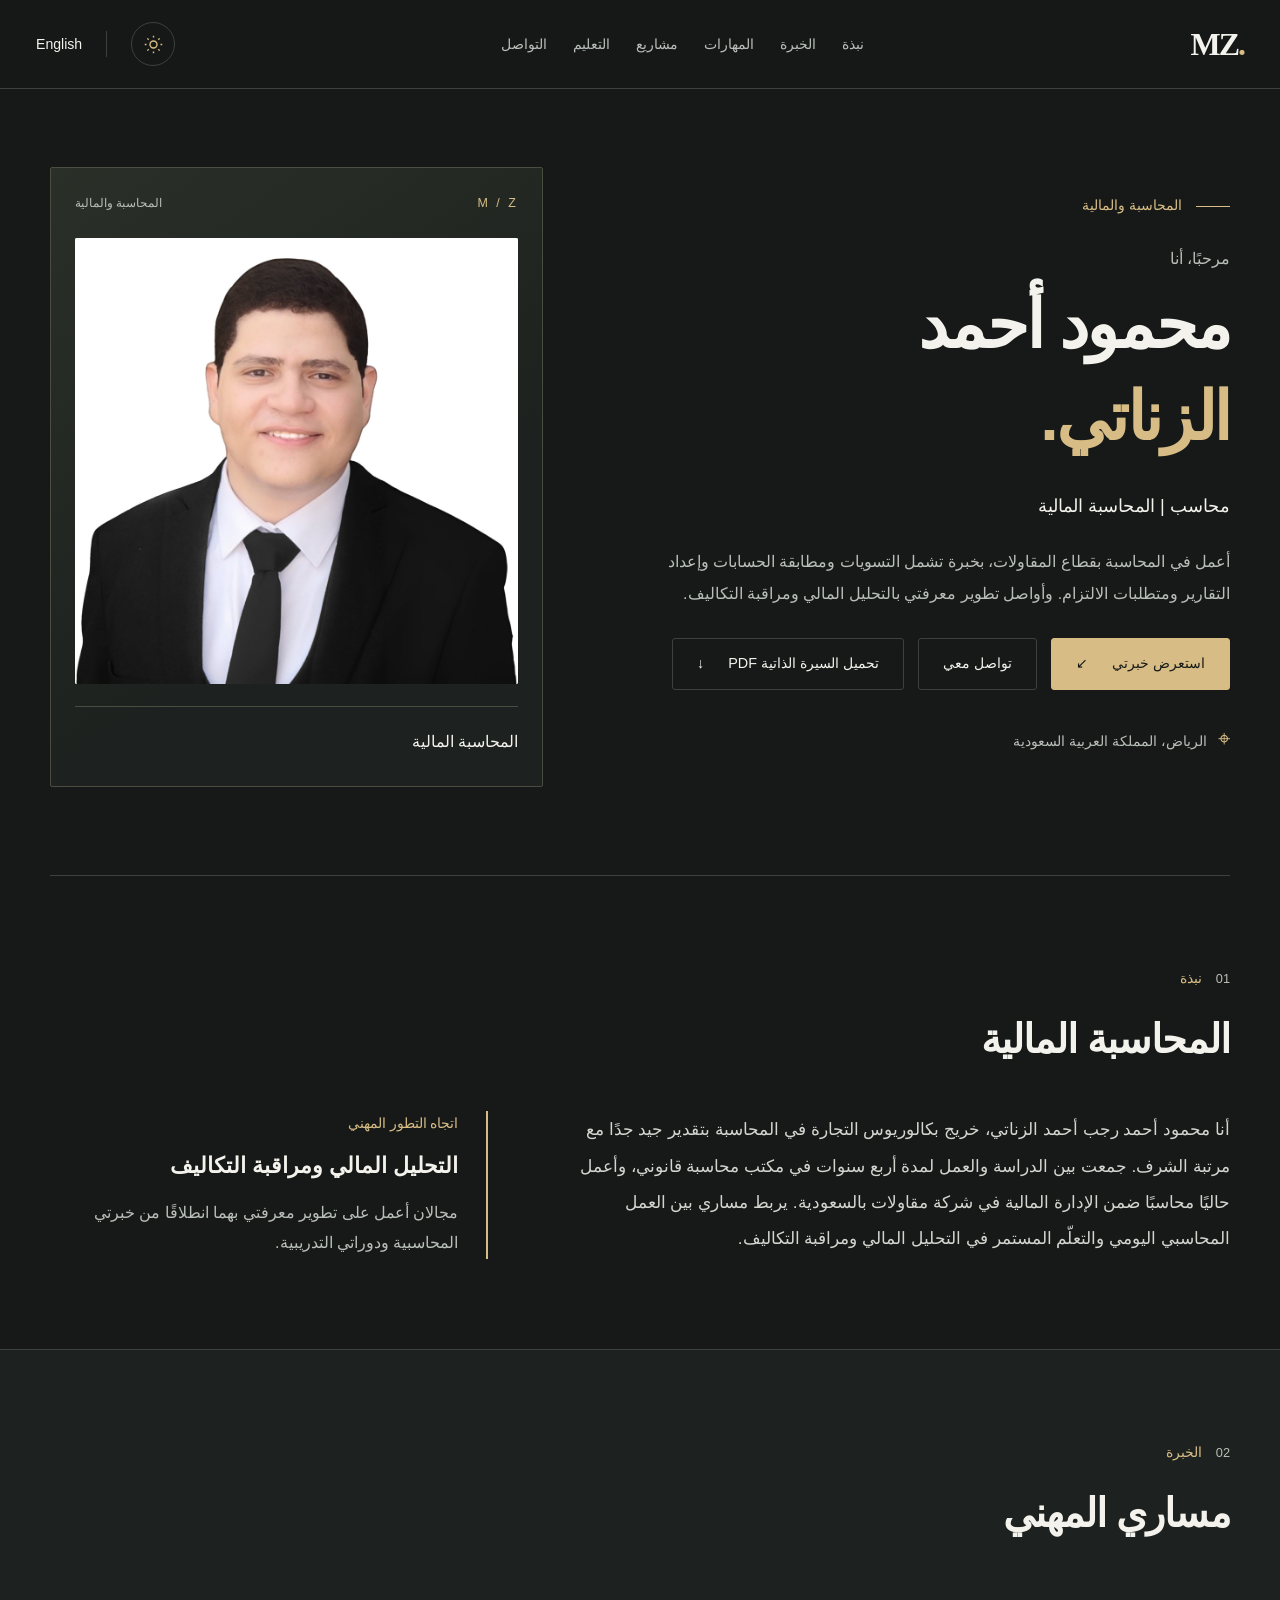
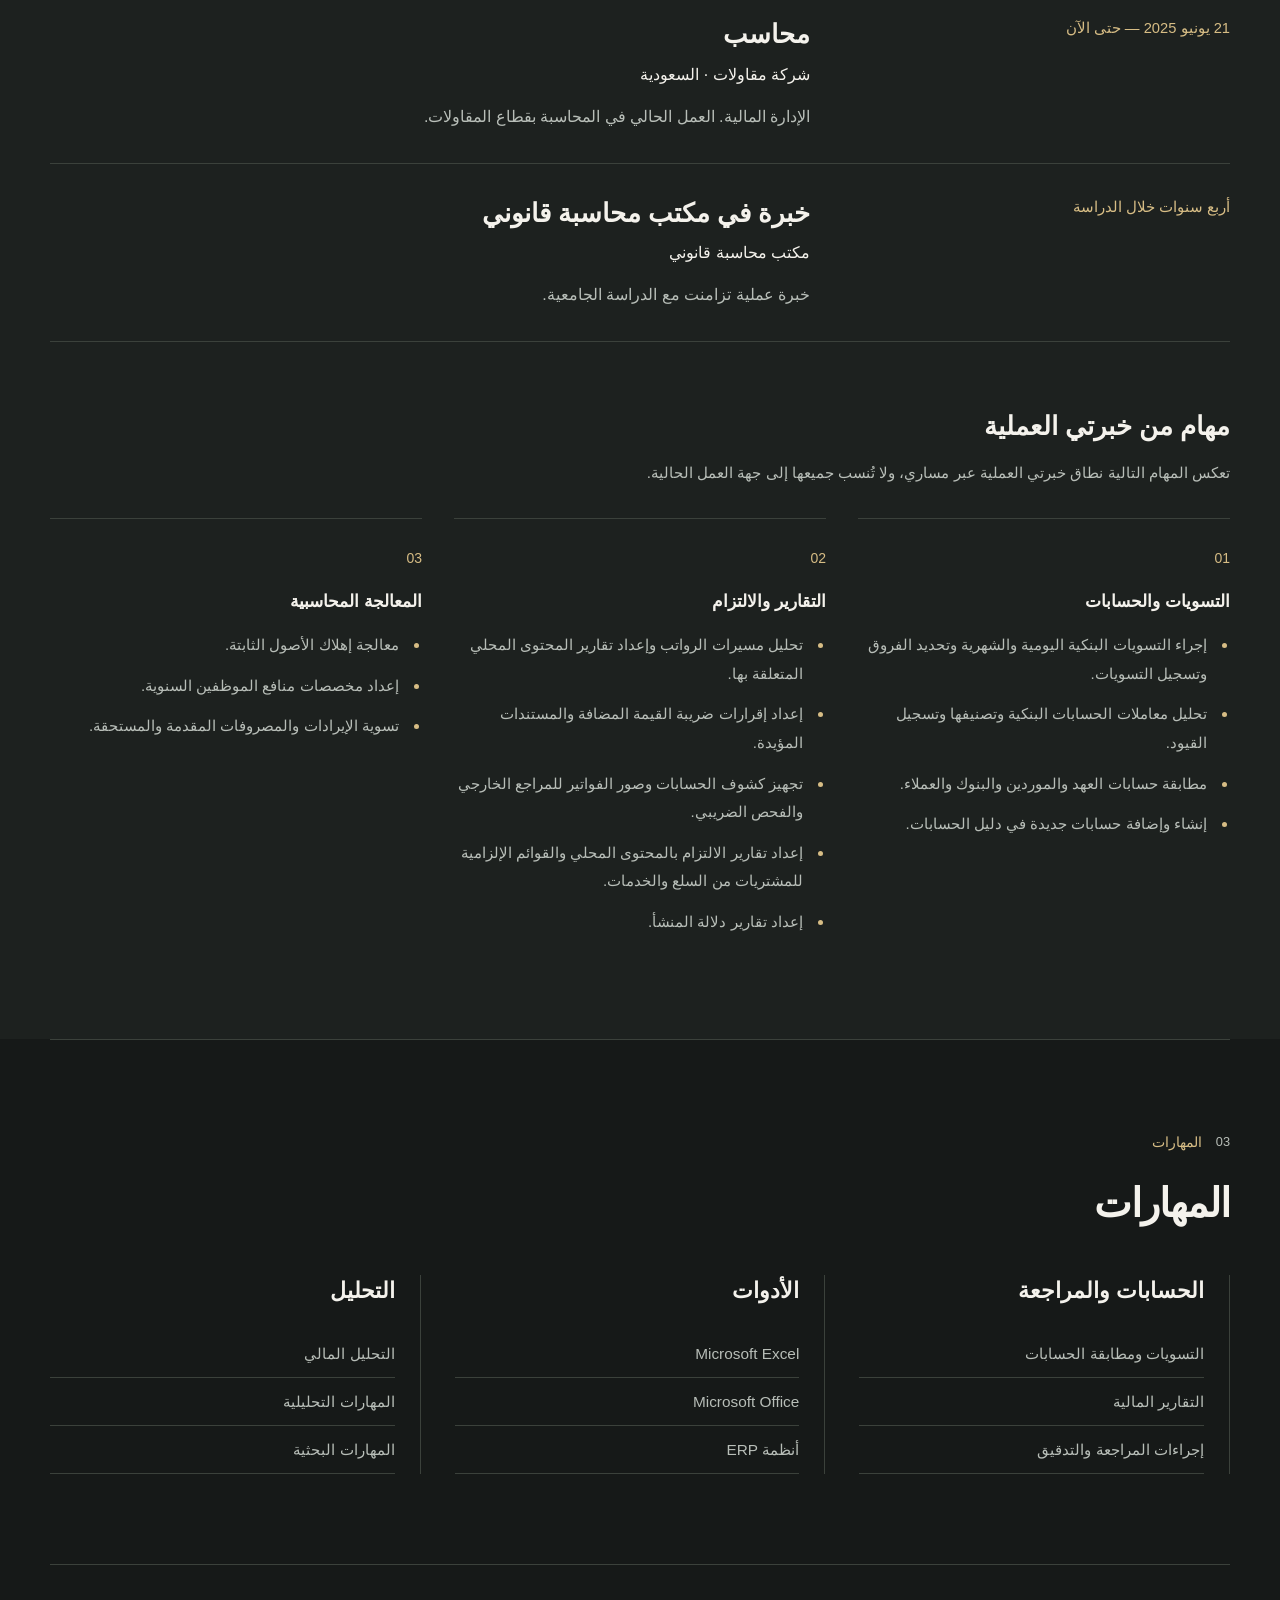
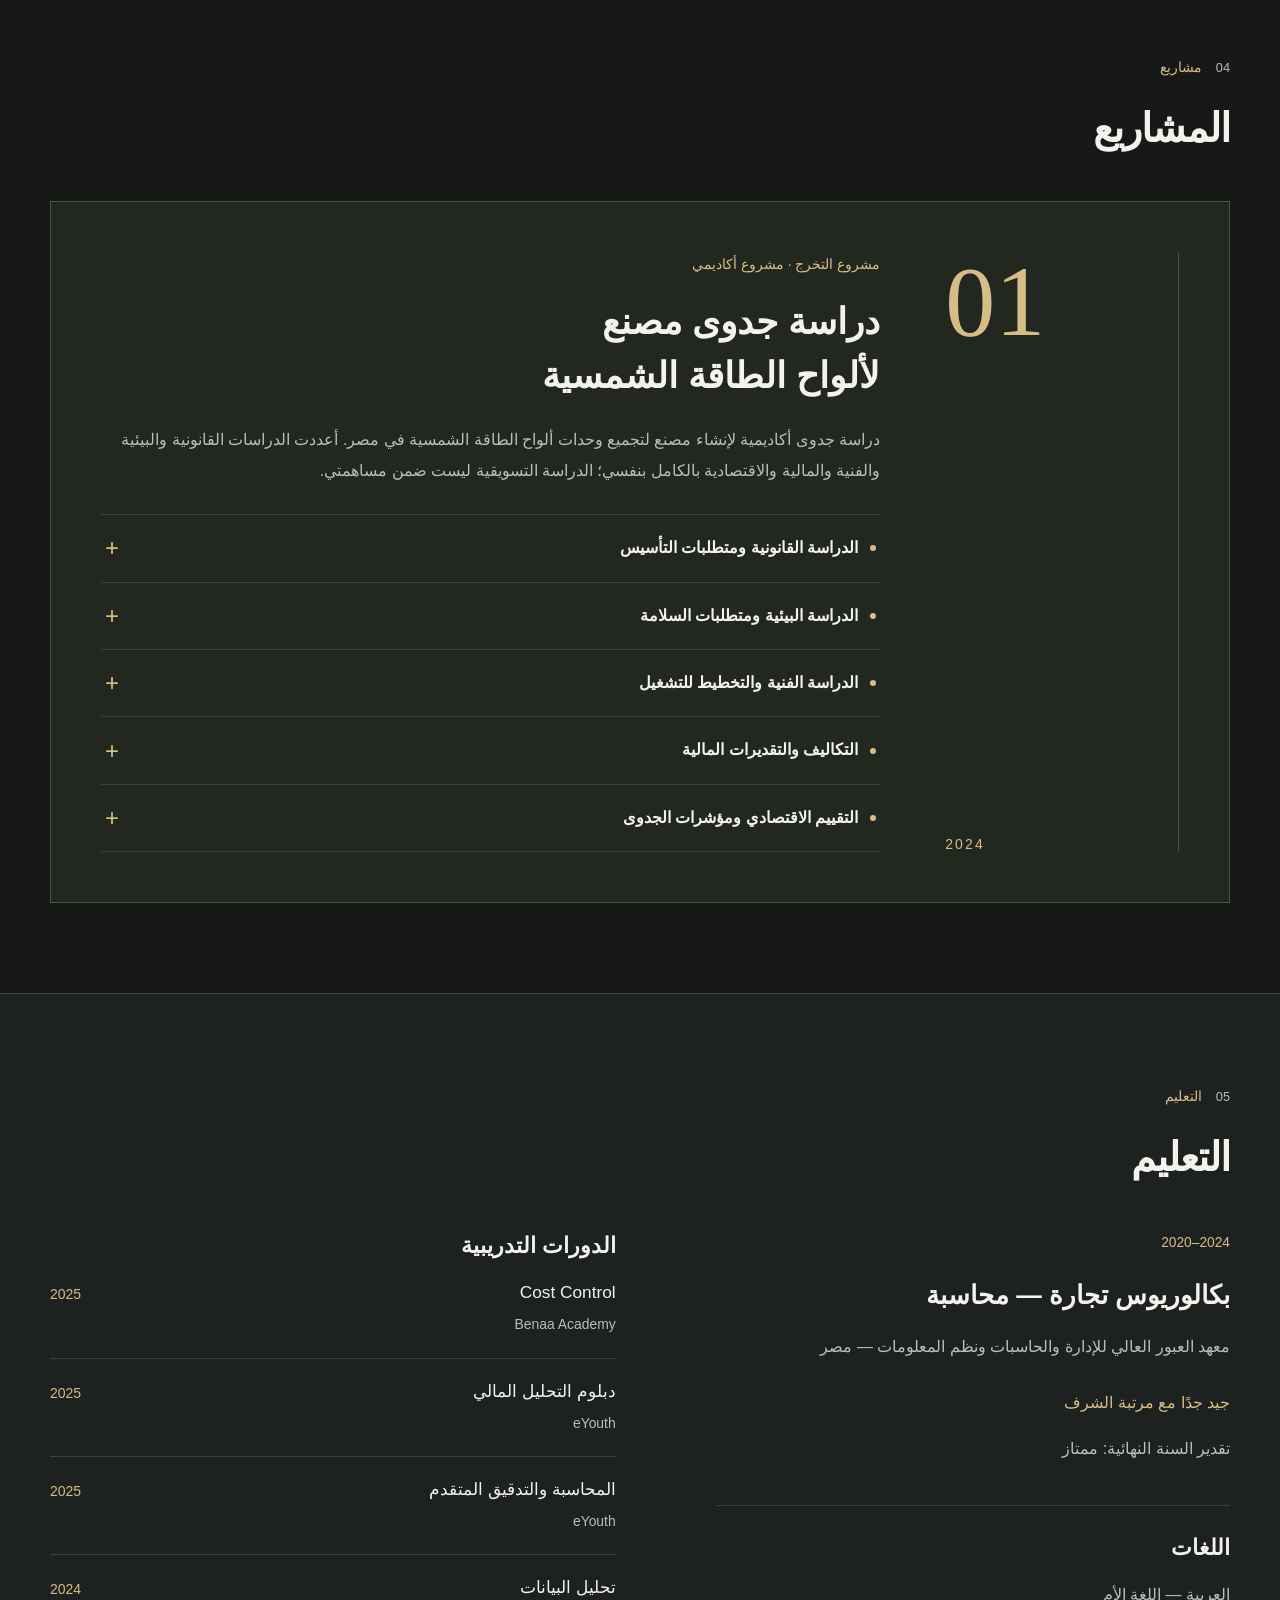
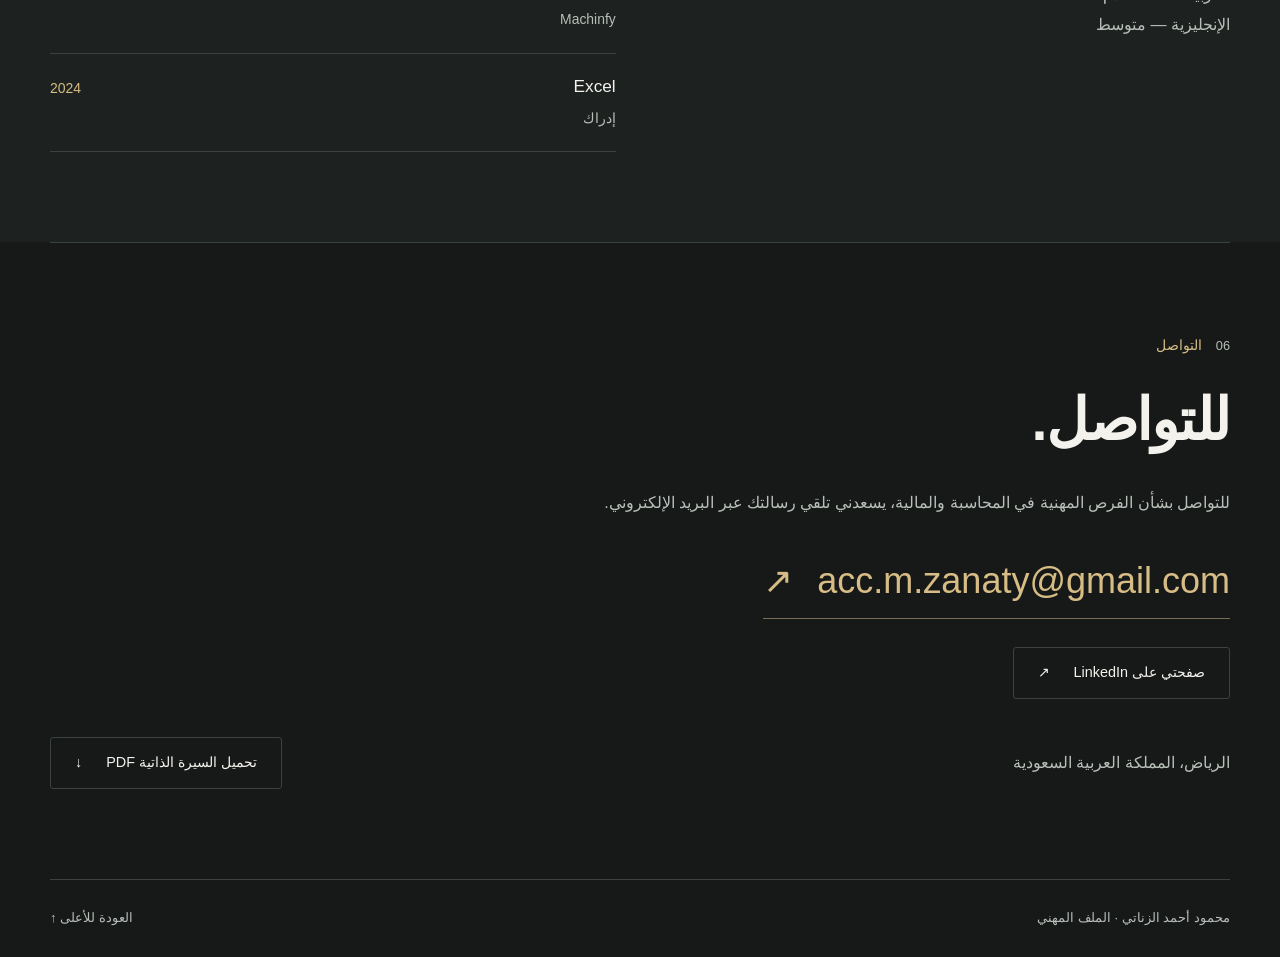
==== commit 3aa59cb5: "Replace project images with bilingual collapsible contribution details" ====
--- a/index.html
+++ b/index.html
@@ -38,7 +38,7 @@
 </div><div class="duties-intro"><h3>مهام من خبرتي العملية</h3><p>تعكس المهام التالية نطاق خبرتي العملية عبر مساري، ولا تُنسب جميعها إلى جهة العمل الحالية.</p></div><div class="duties-grid"><article class="duty"><span class="item-number" aria-hidden="true">01</span><h4>التسويات والحسابات</h4><ul><li>إجراء التسويات البنكية اليومية والشهرية وتحديد الفروق وتسجيل التسويات.</li><li>تحليل معاملات الحسابات البنكية وتصنيفها وتسجيل القيود.</li><li>مطابقة حسابات العهد والموردين والبنوك والعملاء.</li><li>إنشاء وإضافة حسابات جديدة في دليل الحسابات.</li></ul></article><article class="duty"><span class="item-number" aria-hidden="true">02</span><h4>التقارير والالتزام</h4><ul><li>تحليل مسيرات الرواتب وإعداد تقارير المحتوى المحلي المتعلقة بها.</li><li>إعداد إقرارات ضريبة القيمة المضافة والمستندات المؤيدة.</li><li>تجهيز كشوف الحسابات وصور الفواتير للمراجع الخارجي والفحص الضريبي.</li><li>إعداد تقارير الالتزام بالمحتوى المحلي والقوائم الإلزامية للمشتريات من السلع والخدمات.</li><li>إعداد تقارير دلالة المنشأ.</li></ul></article><article class="duty"><span class="item-number" aria-hidden="true">03</span><h4>المعالجة المحاسبية</h4><ul><li>معالجة إهلاك الأصول الثابتة.</li><li>إعداد مخصصات منافع الموظفين السنوية.</li><li>تسوية الإيرادات والمصروفات المقدمة والمستحقة.</li></ul></article></div></div>
 </section>
 <section id="skills" class="section container"><div class="section-heading"><p class="eyebrow"><span>03</span> المهارات</p><h2>المهارات</h2></div><div class="skills-grid"><article class="skill"><h3>الحسابات والمراجعة</h3><ul><li>التسويات ومطابقة الحسابات</li><li>التقارير المالية</li><li>إجراءات المراجعة والتدقيق</li></ul></article><article class="skill"><h3>الأدوات</h3><ul><li>Microsoft Excel</li><li>Microsoft Office</li><li>أنظمة ERP</li></ul></article><article class="skill"><h3>التحليل</h3><ul><li>التحليل المالي</li><li>المهارات التحليلية</li><li>المهارات البحثية</li></ul></article></div></section>
-<section id="project" class="section container"><div class="section-heading"><p class="eyebrow"><span>04</span> مشاريع</p><h2>المشاريع</h2></div><article class="project-card"><div class="project-index" aria-hidden="true">01<span>2024</span></div><div class="project-copy"><p class="eyebrow">مشروع التخرج · مشروع أكاديمي</p><h3>دراسة جدوى مصنع<br>لألواح الطاقة الشمسية</h3><p>دراسة جدوى أكاديمية لإنشاء مصنع لتجميع وحدات ألواح الطاقة الشمسية في مصر، تربط متطلبات التشغيل بالتكاليف والتقديرات المالية.</p><details class="project-details" open><summary>نطاق عملي في المشروع</summary><p>أعددت الدراسات القانونية والبيئية والفنية والمالية والاقتصادية بالكامل بنفسي. الدراسة التسويقية ليست ضمن مساهمتي. شمل عملي تحديد احتياجات التشغيل، وتقدير التكاليف الاستثمارية والتشغيلية، وإعداد جداول الإهلاك والتقديرات المالية ودراسة مؤشرات الجدوى. المشروع أكاديمي، ولم أنشئ المصنع أو أتولى تشغيله.</p></details></div></article><div class="project-evidence"><h3>مقتطفات من الدراسة</h3><p>مقتطفات أصلية باللغة العربية من مشروع التخرج (2024). الأرقام افتراضات وتقديرات أكاديمية بالجنيه المصري، وليست نتائج تشغيل فعلية أو أسعارًا حالية. اضغط على المقتطف لعرضه بحجم أكبر.</p><div class="project-excerpts"><figure class="project-excerpt"><h4>هيكل التكاليف الاستثمارية</h4><a href="./assets/projects/investment-costs.svg" target="_blank" rel="noopener noreferrer"><img src="./assets/projects/investment-costs.svg" alt="جدول أصلي يلخص التكاليف الاستثمارية المقدرة للمشروع الأكاديمي" width="880" height="350" loading="lazy" decoding="async"></a><figcaption>تجميع تكلفة الآلات والمعدات والأصول الأخرى ومصروفات التأسيس. صفحة 56 في الدراسة؛ صفحة 54 في الملف المرفق.</figcaption></figure><figure class="project-excerpt"><h4>جدول إهلاك الأصول</h4><a href="./assets/projects/asset-depreciation.svg" target="_blank" rel="noopener noreferrer"><img src="./assets/projects/asset-depreciation.svg" alt="مقتطف أصلي من جدول الإهلاك المحاسبي للأصول في دراسة الجدوى" width="1000" height="571" loading="lazy" decoding="async"></a><figcaption>مقتطف يربط تكلفة الأصل بعمره الإنتاجي وقيمته التخريدية والإهلاك. صفحة 61 في الدراسة؛ صفحة 59 في الملف المرفق.</figcaption></figure></div></div></section>
+<section id="project" class="section container"><div class="section-heading"><p class="eyebrow"><span>04</span> مشاريع</p><h2>المشاريع</h2></div><article class="project-card"><div class="project-index" aria-hidden="true">01<span>2024</span></div><div class="project-copy"><p class="eyebrow">مشروع التخرج · مشروع أكاديمي</p><h3>دراسة جدوى مصنع<br>لألواح الطاقة الشمسية</h3><p>دراسة جدوى أكاديمية لإنشاء مصنع لتجميع وحدات ألواح الطاقة الشمسية في مصر. أعددت الدراسات القانونية والبيئية والفنية والمالية والاقتصادية بالكامل بنفسي؛ الدراسة التسويقية ليست ضمن مساهمتي.</p><div class="project-topics"><details class="project-topic"><summary><span>الدراسة القانونية ومتطلبات التأسيس</span></summary><p>بحثت الأشكال القانونية للمشروع وإجراءات تأسيس الشركة والتراخيص الصناعية، وجمعت متطلبات الامتثال وقدّرت الرسوم والتكاليف والمدد المرتبطة بالتأسيس، ضمن الإطار الأكاديمي للدراسة.</p></details><details class="project-topic"><summary><span>الدراسة البيئية ومتطلبات السلامة</span></summary><p>درست تصنيف النشاط وآثاره البيئية المحتملة، وحددت إجراءات التعامل مع المخلفات والسلامة داخل المصنع. أعددت تقديرات لتكاليف معدات الوقاية والتوافق البيئي، وربطتها باحتياجات المشروع.</p></details><details class="project-topic"><summary><span>الدراسة الفنية والتخطيط للتشغيل</span></summary><p>درست الموقع المقترح ومراحل تجميع الألواح، وحددت احتياجات المشروع من الآلات والمعدات والمواد الخام والأثاث ووسائل النقل. تناولت كذلك العمالة المطلوبة وحجم الإنتاج والطاقة الإنتاجية المقترحة.</p></details><details class="project-topic"><summary><span>التكاليف والتقديرات المالية</span></summary><p>أعددت تقديرات التكاليف الاستثمارية والتشغيلية، بما يشمل المعدات والتأسيس والإيجار والمرافق والمصروفات الإدارية. نظمت جداول الأصول والإهلاك، وتناولت التمويل والإيرادات المتوقعة، وأعددت قائمة دخل تقديرية لثلاث سنوات.</p></details><details class="project-topic"><summary><span>التقييم الاقتصادي ومؤشرات الجدوى</span></summary><p>تناولت فترة الاسترداد والعائد على الاستثمار وصافي القيمة الحالية ومعدل العائد الداخلي، وصغت التوصيات في ضوء افتراضات الدراسة. هذه تحليلات أكاديمية لمشروع مقترح وليست أرباحًا أو نتائج تشغيل حققتها فعليًا.</p></details></div></div></article></section>
 <section id="education" class="section section-tinted"><div class="container"><div class="section-heading"><p class="eyebrow"><span>05</span> التعليم</p><h2>التعليم</h2></div><div class="education-grid"><div><article class="degree"><p class="eyebrow"><bdi>2020–2024</bdi></p><h3>بكالوريوس تجارة — محاسبة</h3><p>معهد العبور العالي للإدارة والحاسبات ونظم المعلومات — مصر</p><p class="grade">جيد جدًا مع مرتبة الشرف</p><p>تقدير السنة النهائية: ممتاز</p></article><div class="languages"><h3>اللغات</h3><ul><li>العربية — اللغة الأم</li><li>الإنجليزية — متوسط</li></ul></div></div><div class="courses"><h3>الدورات التدريبية</h3><ul><li><div><h4>Cost Control</h4><p>Benaa Academy</p></div><time datetime="2025">2025</time></li><li><div><h4>دبلوم التحليل المالي</h4><p>eYouth</p></div><time datetime="2025">2025</time></li><li><div><h4>المحاسبة والتدقيق المتقدم</h4><p>eYouth</p></div><time datetime="2025">2025</time></li><li><div><h4>تحليل البيانات</h4><p>Machinfy</p></div><time datetime="2024">2024</time></li><li><div><h4>Excel</h4><p>إدراك</p></div><time datetime="2024">2024</time></li></ul></div></div></div></section>
 <section id="contact" class="section container contact"><div class="section-heading"><p class="eyebrow"><span>06</span> التواصل</p><h2>للتواصل.</h2></div><p>للتواصل بشأن الفرص المهنية في المحاسبة والمالية، يسعدني تلقي رسالتك عبر البريد الإلكتروني.</p><a class="email-link" href="mailto:acc.m.zanaty@gmail.com" aria-label="راسلني عبر البريد: acc.m.zanaty@gmail.com"><bdi>acc.m.zanaty@gmail.com</bdi><span aria-hidden="true">↗</span></a><div class="actions professional-links"><a class="button secondary" href="https://www.linkedin.com/in/zanaty-mahmoud-m7z001" target="_blank" rel="noopener noreferrer">صفحتي على LinkedIn<span aria-hidden="true">↗</span></a></div><div class="contact-bottom"><p>الرياض، المملكة العربية السعودية</p><a class="button secondary print-button" href="./assets/cv/Mahmoud-El-Zanaty-CV-AR.pdf" download="General-Accountant-Mahmoud-El-Zanaty-CV-AR.pdf">تحميل السيرة الذاتية PDF<span aria-hidden="true">↓</span></a></div></section>
 </main><footer class="container footer"><p>محمود أحمد الزناتي · الملف المهني</p><a href="#top">العودة للأعلى ↑</a></footer>
--- a/assets/style.css
+++ b/assets/style.css
@@ -37,15 +37,16 @@
 .portrait{display:block;width:100%;height:auto;aspect-ratio:2032/2047;object-fit:contain;border-radius:2px;background:#fff}
 @media(max-width:650px){.portrait-panel{max-width:380px;width:100%;margin-inline:auto;padding:18px;gap:16px}}
 
-/* Original graduation study excerpts, with bilingual context. */
-.project-evidence{margin-top:32px}
-.project-evidence>h3{margin-bottom:12px}
-.project-evidence>p{max-width:900px;font-size:.92rem}
-.project-excerpts{display:grid;grid-template-columns:repeat(2,minmax(0,1fr));gap:24px;margin-top:24px;align-items:start}
-.project-excerpt{margin:0;padding:20px;border:1px solid var(--border);background:var(--surface);min-width:0}
-.project-excerpt h4{margin-bottom:16px}
-.project-excerpt a{display:block;background:#fff;border-radius:3px}
-.project-excerpt img{display:block;width:100%;height:auto}
-.project-excerpt figcaption{color:var(--muted);font-size:.86rem;line-height:1.8;margin-top:16px}
-@media(max-width:650px){.project-excerpts{grid-template-columns:1fr}.project-excerpt{padding:16px}}
-@media print{.project-evidence{display:none}}
+
+/* Native disclosure controls: keyboard accessible and usable without JavaScript. */
+.project-topics{margin-top:28px;border-top:1px solid var(--border)}
+.project-topic{border-bottom:1px solid var(--border)}
+.project-topic summary{display:flex;align-items:center;gap:12px;list-style:none;cursor:pointer;padding:18px 4px;color:var(--text);font-weight:700;font-size:1rem;min-height:52px}
+.project-topic summary::-webkit-details-marker{display:none}
+.project-topic summary::before{content:"";width:6px;height:6px;border-radius:50%;background:var(--accent);flex-shrink:0}
+.project-topic summary::after{content:"+";font:24px/1 Arial,sans-serif;color:var(--accent);margin-inline-start:auto;flex-shrink:0}
+.project-topic[open] summary::after{content:"−"}
+.project-topic summary:hover{color:var(--accent)}
+.project-topic p{margin:0;padding:0 22px 20px;font-size:.95rem;line-height:1.95}
+@media(max-width:650px){.project-topic summary{font-size:.94rem}.project-topic p{padding-inline:4px}}
+@media print{.project-topic{break-inside:avoid}.project-topic::details-content{content-visibility:visible;height:auto}.project-topic>p{display:block!important}.project-topic summary::after{display:none}}
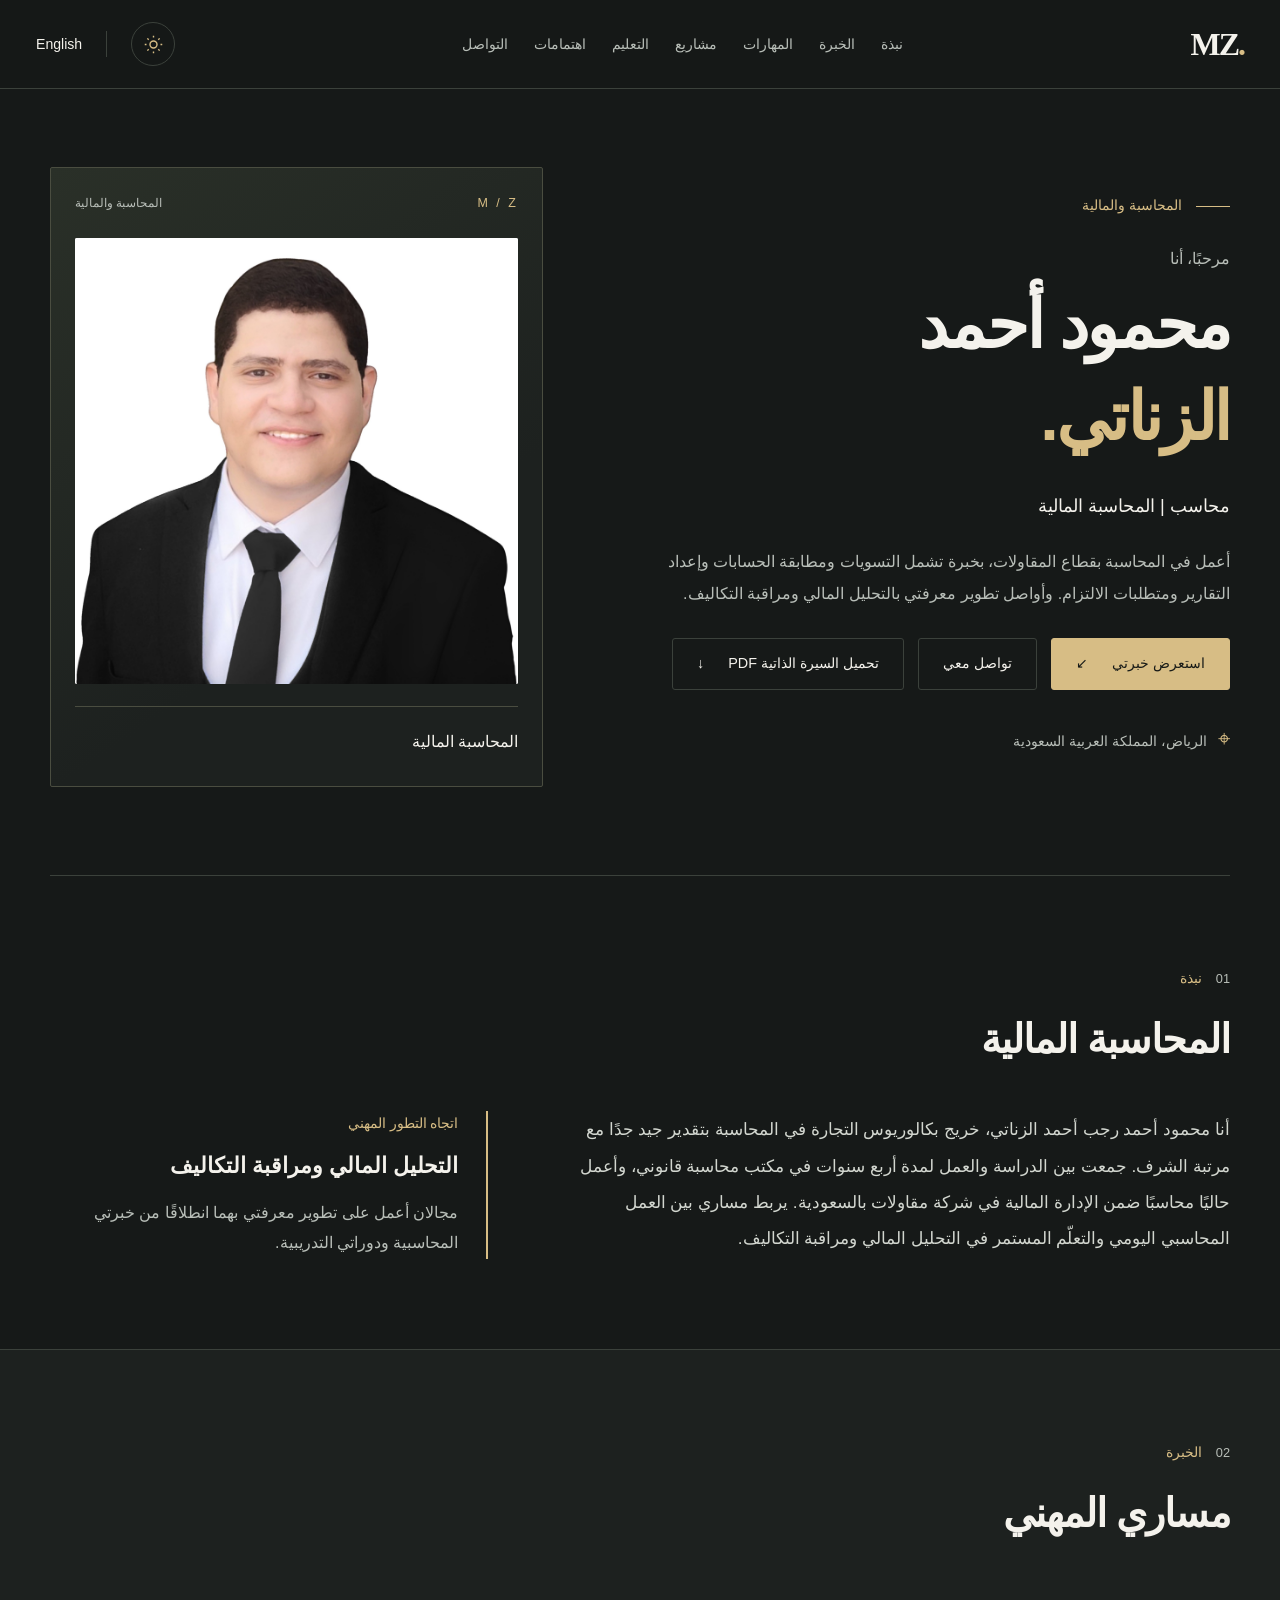
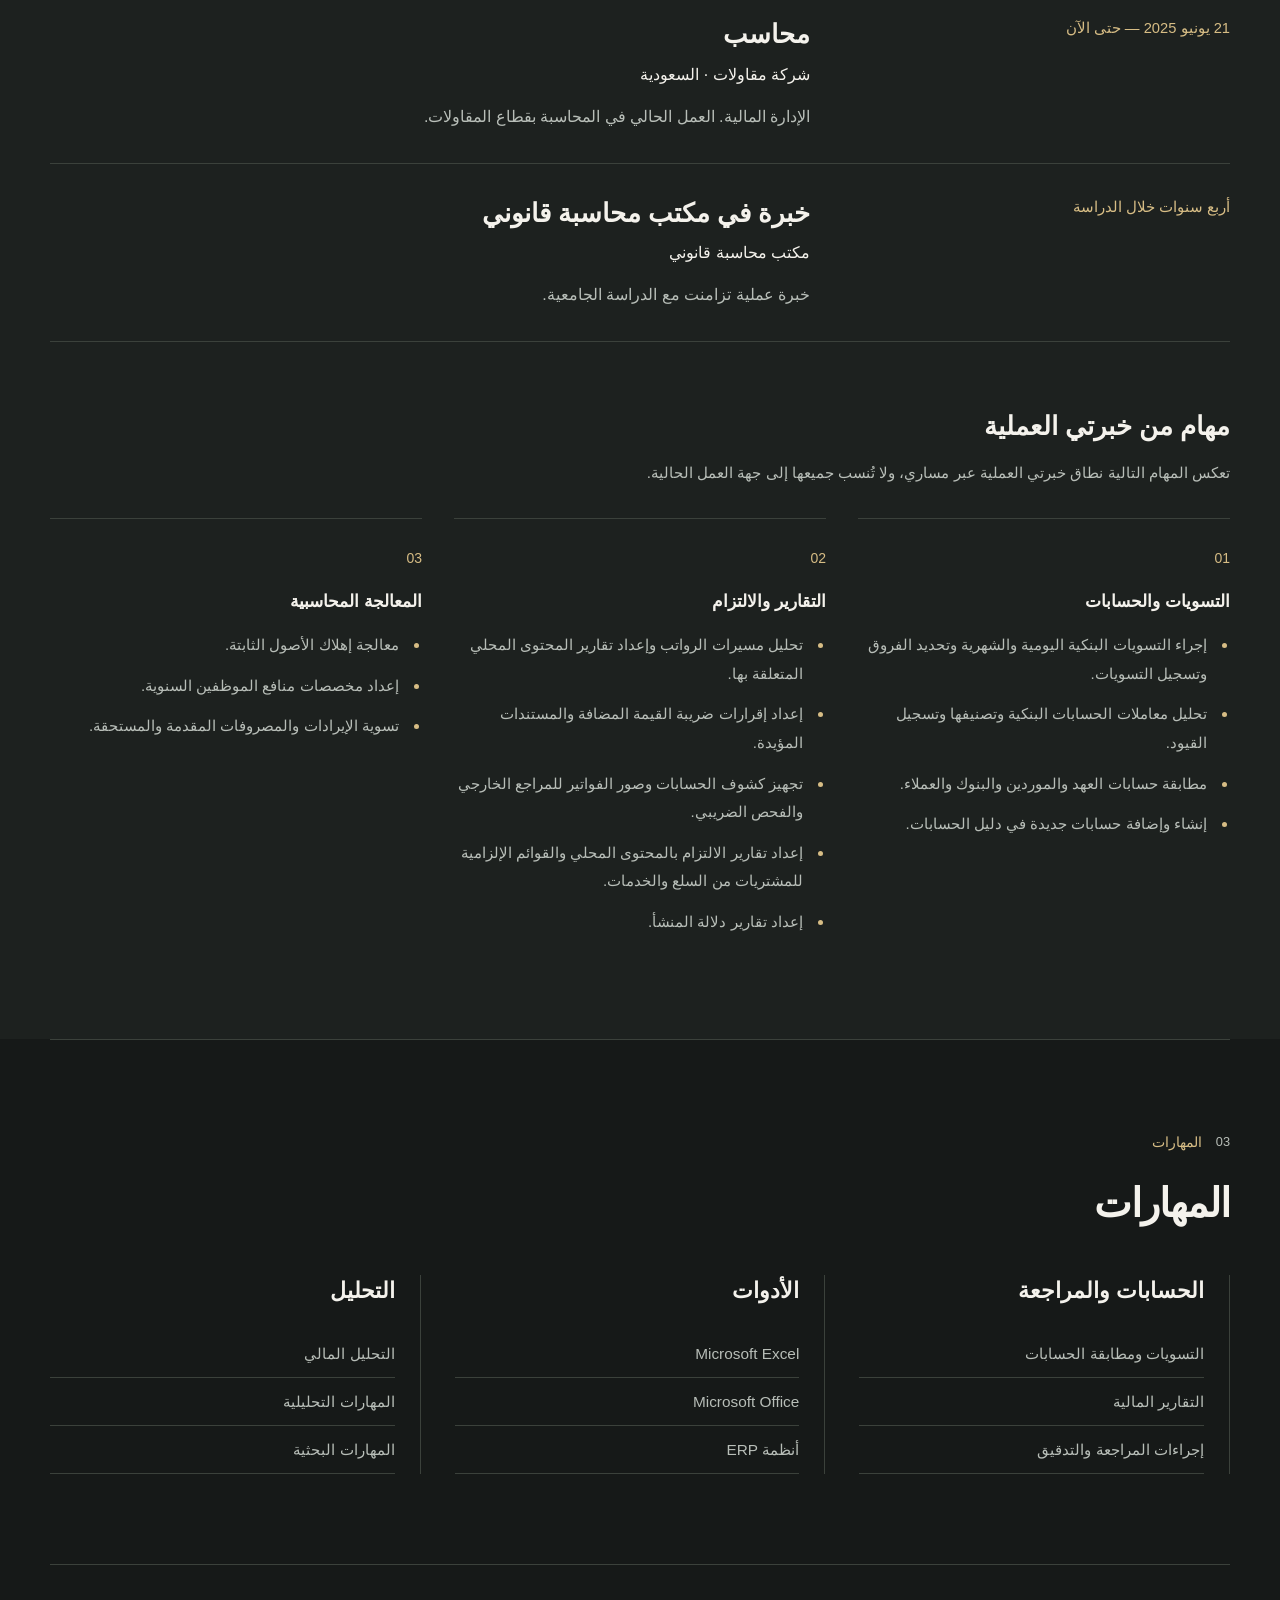
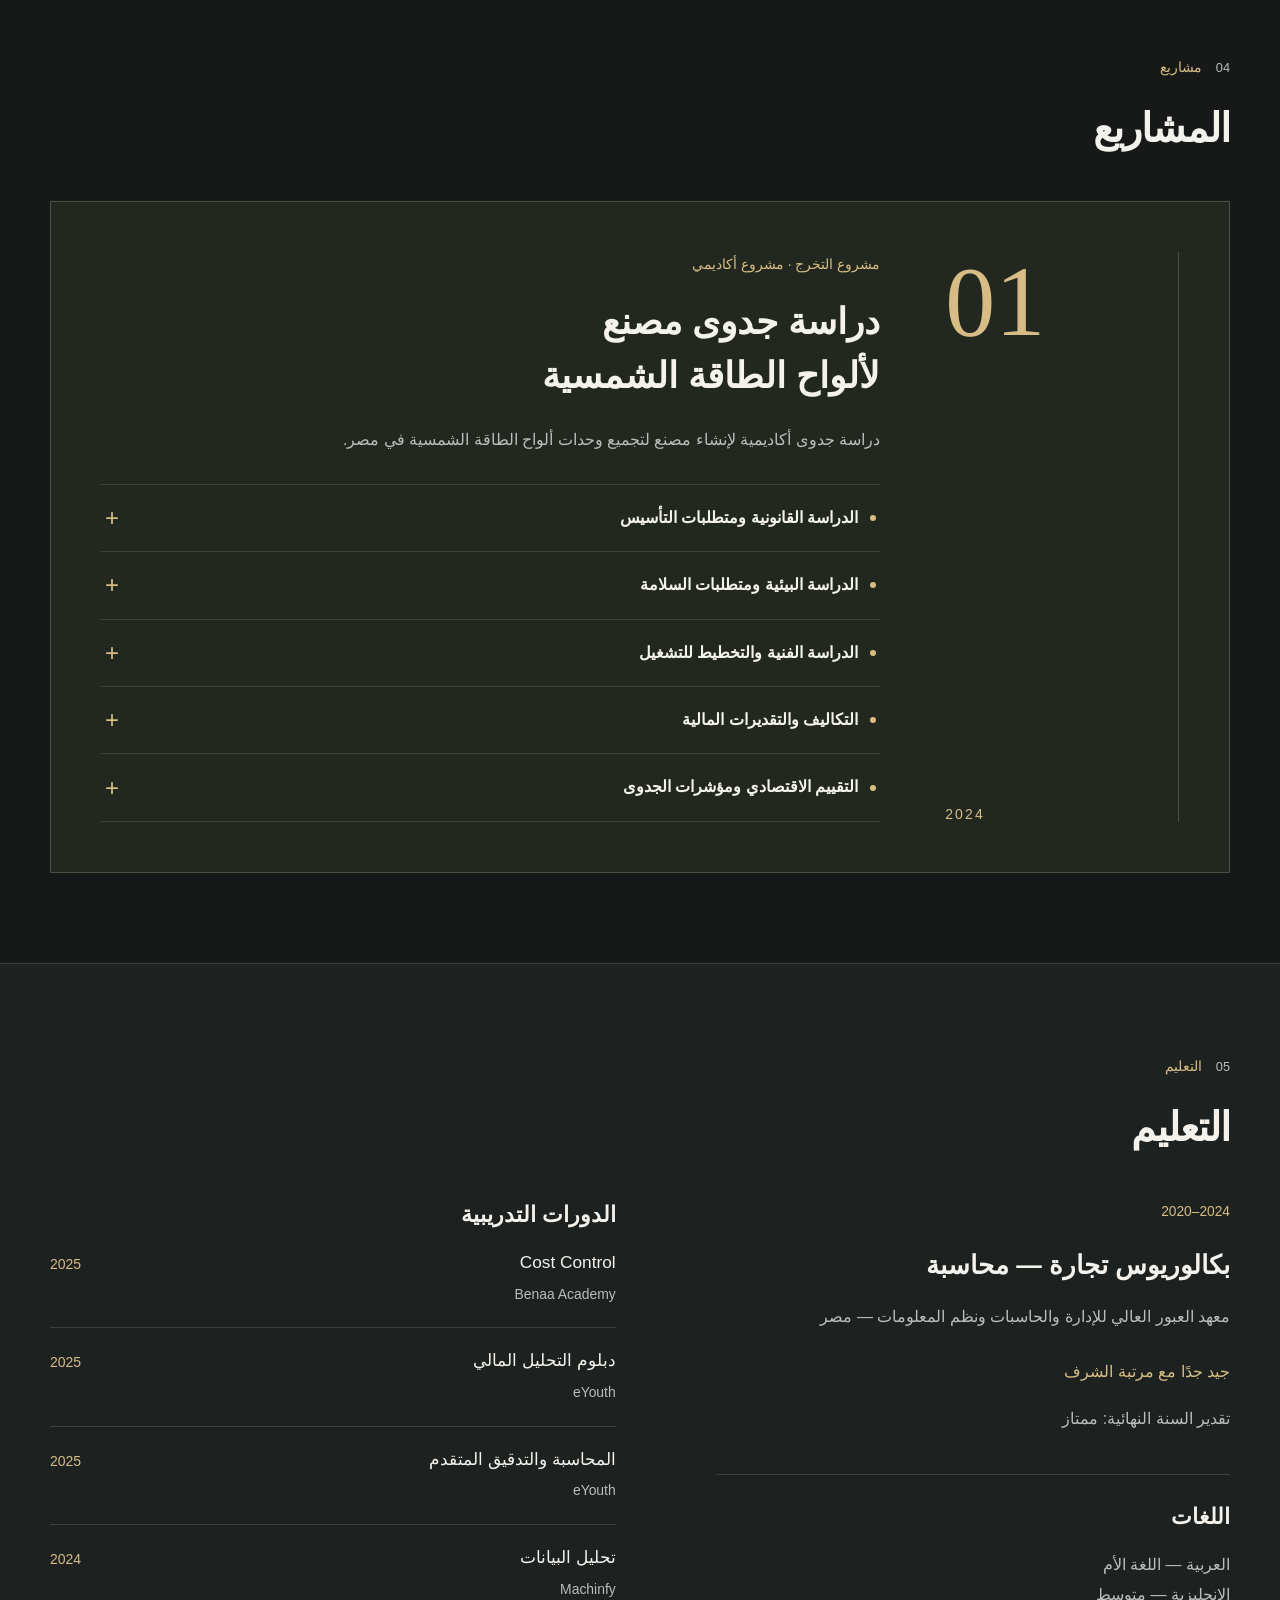
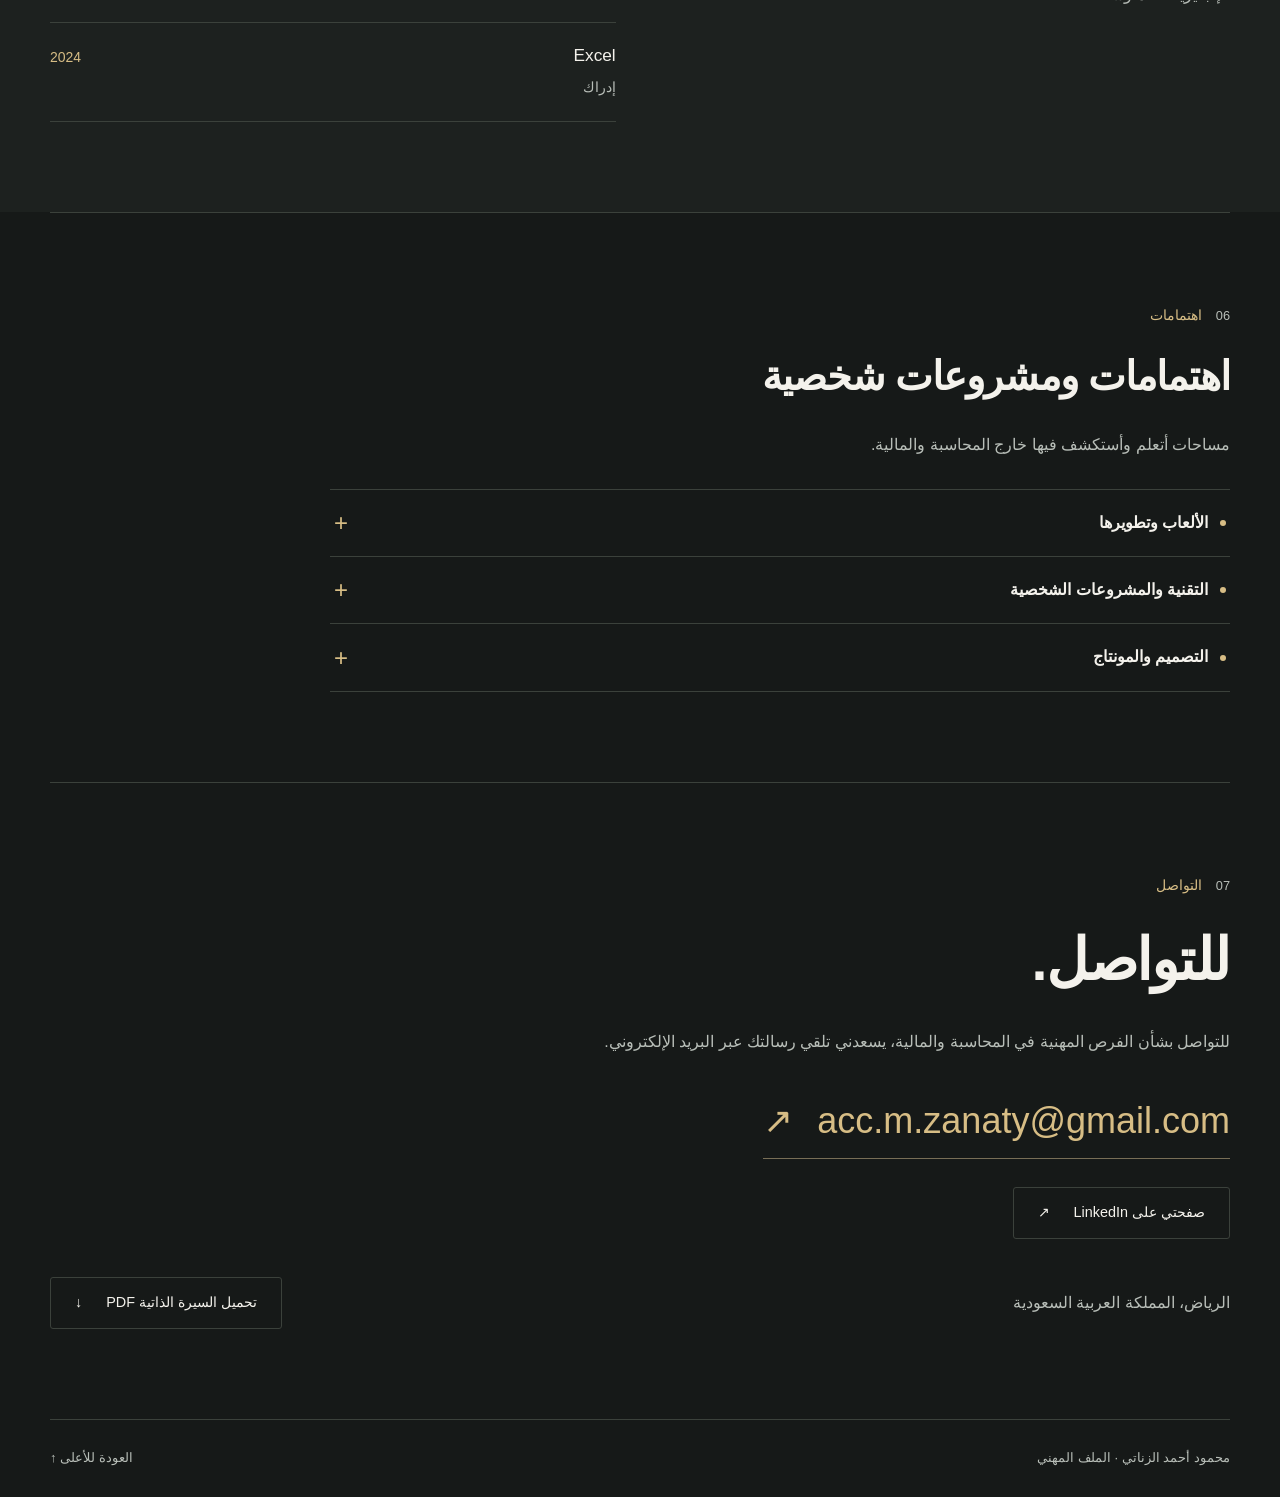
==== commit f9c1c7ed: "Add bilingual personal interests with collapsible details" ====
--- a/index.html
+++ b/index.html
@@ -16,9 +16,9 @@
 <a class="skip" href="#main">تجاوز إلى المحتوى</a>
 <header class="header"><div class="header-inner">
 <a class="brand" href="#top" aria-label="محمود أحمد الزناتي"><span class="brand-mark" aria-hidden="true">MZ<span>.</span></span></a>
-<nav class="desktop-nav" aria-label="التنقل الرئيسي"><a href="#about">نبذة</a><a href="#experience">الخبرة</a><a href="#skills">المهارات</a><a href="#project">مشاريع</a><a href="#education">التعليم</a><a href="#contact">التواصل</a></nav>
+<nav class="desktop-nav" aria-label="التنقل الرئيسي"><a href="#about">نبذة</a><a href="#experience">الخبرة</a><a href="#skills">المهارات</a><a href="#project">مشاريع</a><a href="#education">التعليم</a><a href="#interests">اهتمامات</a><a href="#contact">التواصل</a></nav>
 <div class="header-actions"><button class="theme-toggle" type="button" hidden data-light-label="تفعيل الوضع الفاتح" data-dark-label="تفعيل الوضع الداكن" aria-label="تفعيل الوضع الفاتح"><svg class="sun" viewBox="0 0 24 24" fill="none" stroke="currentColor" stroke-width="1.6" aria-hidden="true"><circle cx="12" cy="12" r="4"/><path d="M12 2v2m0 16v2M2 12h2m16 0h2M5 5l1.5 1.5m11 11L19 19M5 19l1.5-1.5m11-11L19 5"/></svg><svg class="moon" viewBox="0 0 24 24" fill="none" stroke="currentColor" stroke-width="1.6" aria-hidden="true"><path d="M20 15.5A9 9 0 0 1 8.5 4a9 9 0 1 0 11.5 11.5Z"/></svg></button><a class="language" href="./en.html" lang="en" hreflang="en" data-language="en">English</a>
-<details class="mobile-menu"><summary>القائمة<span aria-hidden="true"> ☰</span></summary><nav aria-label="التنقل الرئيسي"><a href="#about">نبذة</a><a href="#experience">الخبرة</a><a href="#skills">المهارات</a><a href="#project">مشاريع</a><a href="#education">التعليم</a><a href="#contact">التواصل</a></nav></details></div>
+<details class="mobile-menu"><summary>القائمة<span aria-hidden="true"> ☰</span></summary><nav aria-label="التنقل الرئيسي"><a href="#about">نبذة</a><a href="#experience">الخبرة</a><a href="#skills">المهارات</a><a href="#project">مشاريع</a><a href="#education">التعليم</a><a href="#interests">اهتمامات</a><a href="#contact">التواصل</a></nav></details></div>
 </div></header>
 <main id="main" tabindex="-1">
 <section class="hero container" aria-labelledby="hero-title">
@@ -38,8 +38,9 @@
 </div><div class="duties-intro"><h3>مهام من خبرتي العملية</h3><p>تعكس المهام التالية نطاق خبرتي العملية عبر مساري، ولا تُنسب جميعها إلى جهة العمل الحالية.</p></div><div class="duties-grid"><article class="duty"><span class="item-number" aria-hidden="true">01</span><h4>التسويات والحسابات</h4><ul><li>إجراء التسويات البنكية اليومية والشهرية وتحديد الفروق وتسجيل التسويات.</li><li>تحليل معاملات الحسابات البنكية وتصنيفها وتسجيل القيود.</li><li>مطابقة حسابات العهد والموردين والبنوك والعملاء.</li><li>إنشاء وإضافة حسابات جديدة في دليل الحسابات.</li></ul></article><article class="duty"><span class="item-number" aria-hidden="true">02</span><h4>التقارير والالتزام</h4><ul><li>تحليل مسيرات الرواتب وإعداد تقارير المحتوى المحلي المتعلقة بها.</li><li>إعداد إقرارات ضريبة القيمة المضافة والمستندات المؤيدة.</li><li>تجهيز كشوف الحسابات وصور الفواتير للمراجع الخارجي والفحص الضريبي.</li><li>إعداد تقارير الالتزام بالمحتوى المحلي والقوائم الإلزامية للمشتريات من السلع والخدمات.</li><li>إعداد تقارير دلالة المنشأ.</li></ul></article><article class="duty"><span class="item-number" aria-hidden="true">03</span><h4>المعالجة المحاسبية</h4><ul><li>معالجة إهلاك الأصول الثابتة.</li><li>إعداد مخصصات منافع الموظفين السنوية.</li><li>تسوية الإيرادات والمصروفات المقدمة والمستحقة.</li></ul></article></div></div>
 </section>
 <section id="skills" class="section container"><div class="section-heading"><p class="eyebrow"><span>03</span> المهارات</p><h2>المهارات</h2></div><div class="skills-grid"><article class="skill"><h3>الحسابات والمراجعة</h3><ul><li>التسويات ومطابقة الحسابات</li><li>التقارير المالية</li><li>إجراءات المراجعة والتدقيق</li></ul></article><article class="skill"><h3>الأدوات</h3><ul><li>Microsoft Excel</li><li>Microsoft Office</li><li>أنظمة ERP</li></ul></article><article class="skill"><h3>التحليل</h3><ul><li>التحليل المالي</li><li>المهارات التحليلية</li><li>المهارات البحثية</li></ul></article></div></section>
-<section id="project" class="section container"><div class="section-heading"><p class="eyebrow"><span>04</span> مشاريع</p><h2>المشاريع</h2></div><article class="project-card"><div class="project-index" aria-hidden="true">01<span>2024</span></div><div class="project-copy"><p class="eyebrow">مشروع التخرج · مشروع أكاديمي</p><h3>دراسة جدوى مصنع<br>لألواح الطاقة الشمسية</h3><p>دراسة جدوى أكاديمية لإنشاء مصنع لتجميع وحدات ألواح الطاقة الشمسية في مصر. أعددت الدراسات القانونية والبيئية والفنية والمالية والاقتصادية بالكامل بنفسي؛ الدراسة التسويقية ليست ضمن مساهمتي.</p><div class="project-topics"><details class="project-topic"><summary><span>الدراسة القانونية ومتطلبات التأسيس</span></summary><p>بحثت الأشكال القانونية للمشروع وإجراءات تأسيس الشركة والتراخيص الصناعية، وجمعت متطلبات الامتثال وقدّرت الرسوم والتكاليف والمدد المرتبطة بالتأسيس، ضمن الإطار الأكاديمي للدراسة.</p></details><details class="project-topic"><summary><span>الدراسة البيئية ومتطلبات السلامة</span></summary><p>درست تصنيف النشاط وآثاره البيئية المحتملة، وحددت إجراءات التعامل مع المخلفات والسلامة داخل المصنع. أعددت تقديرات لتكاليف معدات الوقاية والتوافق البيئي، وربطتها باحتياجات المشروع.</p></details><details class="project-topic"><summary><span>الدراسة الفنية والتخطيط للتشغيل</span></summary><p>درست الموقع المقترح ومراحل تجميع الألواح، وحددت احتياجات المشروع من الآلات والمعدات والمواد الخام والأثاث ووسائل النقل. تناولت كذلك العمالة المطلوبة وحجم الإنتاج والطاقة الإنتاجية المقترحة.</p></details><details class="project-topic"><summary><span>التكاليف والتقديرات المالية</span></summary><p>أعددت تقديرات التكاليف الاستثمارية والتشغيلية، بما يشمل المعدات والتأسيس والإيجار والمرافق والمصروفات الإدارية. نظمت جداول الأصول والإهلاك، وتناولت التمويل والإيرادات المتوقعة، وأعددت قائمة دخل تقديرية لثلاث سنوات.</p></details><details class="project-topic"><summary><span>التقييم الاقتصادي ومؤشرات الجدوى</span></summary><p>تناولت فترة الاسترداد والعائد على الاستثمار وصافي القيمة الحالية ومعدل العائد الداخلي، وصغت التوصيات في ضوء افتراضات الدراسة. هذه تحليلات أكاديمية لمشروع مقترح وليست أرباحًا أو نتائج تشغيل حققتها فعليًا.</p></details></div></div></article></section>
+<section id="project" class="section container"><div class="section-heading"><p class="eyebrow"><span>04</span> مشاريع</p><h2>المشاريع</h2></div><article class="project-card"><div class="project-index" aria-hidden="true">01<span>2024</span></div><div class="project-copy"><p class="eyebrow">مشروع التخرج · مشروع أكاديمي</p><h3>دراسة جدوى مصنع<br>لألواح الطاقة الشمسية</h3><p>دراسة جدوى أكاديمية لإنشاء مصنع لتجميع وحدات ألواح الطاقة الشمسية في مصر.</p><div class="project-topics"><details class="project-topic"><summary><span>الدراسة القانونية ومتطلبات التأسيس</span></summary><p>بحثت الأشكال القانونية للمشروع وإجراءات تأسيس الشركة والتراخيص الصناعية، وجمعت متطلبات الامتثال وقدّرت الرسوم والتكاليف والمدد المرتبطة بالتأسيس، ضمن الإطار الأكاديمي للدراسة.</p></details><details class="project-topic"><summary><span>الدراسة البيئية ومتطلبات السلامة</span></summary><p>درست تصنيف النشاط وآثاره البيئية المحتملة، وحددت إجراءات التعامل مع المخلفات والسلامة داخل المصنع. أعددت تقديرات لتكاليف معدات الوقاية والتوافق البيئي، وربطتها باحتياجات المشروع.</p></details><details class="project-topic"><summary><span>الدراسة الفنية والتخطيط للتشغيل</span></summary><p>درست الموقع المقترح ومراحل تجميع الألواح، وحددت احتياجات المشروع من الآلات والمعدات والمواد الخام والأثاث ووسائل النقل. تناولت كذلك العمالة المطلوبة وحجم الإنتاج والطاقة الإنتاجية المقترحة.</p></details><details class="project-topic"><summary><span>التكاليف والتقديرات المالية</span></summary><p>أعددت تقديرات التكاليف الاستثمارية والتشغيلية، بما يشمل المعدات والتأسيس والإيجار والمرافق والمصروفات الإدارية. نظمت جداول الأصول والإهلاك، وتناولت التمويل والإيرادات المتوقعة، وأعددت قائمة دخل تقديرية لثلاث سنوات.</p></details><details class="project-topic"><summary><span>التقييم الاقتصادي ومؤشرات الجدوى</span></summary><p>تناولت فترة الاسترداد والعائد على الاستثمار وصافي القيمة الحالية ومعدل العائد الداخلي، وصغت التوصيات في ضوء افتراضات الدراسة. هذه تحليلات أكاديمية لمشروع مقترح وليست أرباحًا أو نتائج تشغيل حققتها فعليًا.</p></details></div></div></article></section>
 <section id="education" class="section section-tinted"><div class="container"><div class="section-heading"><p class="eyebrow"><span>05</span> التعليم</p><h2>التعليم</h2></div><div class="education-grid"><div><article class="degree"><p class="eyebrow"><bdi>2020–2024</bdi></p><h3>بكالوريوس تجارة — محاسبة</h3><p>معهد العبور العالي للإدارة والحاسبات ونظم المعلومات — مصر</p><p class="grade">جيد جدًا مع مرتبة الشرف</p><p>تقدير السنة النهائية: ممتاز</p></article><div class="languages"><h3>اللغات</h3><ul><li>العربية — اللغة الأم</li><li>الإنجليزية — متوسط</li></ul></div></div><div class="courses"><h3>الدورات التدريبية</h3><ul><li><div><h4>Cost Control</h4><p>Benaa Academy</p></div><time datetime="2025">2025</time></li><li><div><h4>دبلوم التحليل المالي</h4><p>eYouth</p></div><time datetime="2025">2025</time></li><li><div><h4>المحاسبة والتدقيق المتقدم</h4><p>eYouth</p></div><time datetime="2025">2025</time></li><li><div><h4>تحليل البيانات</h4><p>Machinfy</p></div><time datetime="2024">2024</time></li><li><div><h4>Excel</h4><p>إدراك</p></div><time datetime="2024">2024</time></li></ul></div></div></div></section>
-<section id="contact" class="section container contact"><div class="section-heading"><p class="eyebrow"><span>06</span> التواصل</p><h2>للتواصل.</h2></div><p>للتواصل بشأن الفرص المهنية في المحاسبة والمالية، يسعدني تلقي رسالتك عبر البريد الإلكتروني.</p><a class="email-link" href="mailto:acc.m.zanaty@gmail.com" aria-label="راسلني عبر البريد: acc.m.zanaty@gmail.com"><bdi>acc.m.zanaty@gmail.com</bdi><span aria-hidden="true">↗</span></a><div class="actions professional-links"><a class="button secondary" href="https://www.linkedin.com/in/zanaty-mahmoud-m7z001" target="_blank" rel="noopener noreferrer">صفحتي على LinkedIn<span aria-hidden="true">↗</span></a></div><div class="contact-bottom"><p>الرياض، المملكة العربية السعودية</p><a class="button secondary print-button" href="./assets/cv/Mahmoud-El-Zanaty-CV-AR.pdf" download="General-Accountant-Mahmoud-El-Zanaty-CV-AR.pdf">تحميل السيرة الذاتية PDF<span aria-hidden="true">↓</span></a></div></section>
+<section id="interests" class="section container"><div class="interests-content"><div class="section-heading"><p class="eyebrow"><span>06</span> اهتمامات</p><h2>اهتمامات ومشروعات شخصية</h2></div><p>مساحات أتعلم وأستكشف فيها خارج المحاسبة والمالية.</p><div class="project-topics"><details class="project-topic"><summary><span>الألعاب وتطويرها</span></summary><p>أحب ألعاب الفيديو والتعديل عليها وصناعة المودات، وأطمح إلى تطوير لعبتي الخاصة. يهمني استكشاف كيفية بناء تجربة اللعب والجمع بين الأفكار الإبداعية والجوانب التقنية.</p></details><details class="project-topic"><summary><span>التقنية والمشروعات الشخصية</span></summary><p>أهتم باستكشاف التقنية وتجربة الأدوات الرقمية، وأستمتع بالتعلّم من خلال التجربة وتطوير الأفكار الشخصية وحل المشكلات التي تظهر أثناء العمل عليها.</p></details><details class="project-topic"><summary><span>التصميم والمونتاج</span></summary><p>أهتم بالتصميم باستخدام Adobe Photoshop وAdobe Illustrator، إلى جانب تحرير الفيديو والمونتاج. أستمتع باستكشاف طرق التعبير عن الأفكار بصريًا وتطوير معرفتي بأدوات التصميم والفيديو.</p></details></div></div></section>
+<section id="contact" class="section container contact"><div class="section-heading"><p class="eyebrow"><span>07</span> التواصل</p><h2>للتواصل.</h2></div><p>للتواصل بشأن الفرص المهنية في المحاسبة والمالية، يسعدني تلقي رسالتك عبر البريد الإلكتروني.</p><a class="email-link" href="mailto:acc.m.zanaty@gmail.com" aria-label="راسلني عبر البريد: acc.m.zanaty@gmail.com"><bdi>acc.m.zanaty@gmail.com</bdi><span aria-hidden="true">↗</span></a><div class="actions professional-links"><a class="button secondary" href="https://www.linkedin.com/in/zanaty-mahmoud-m7z001" target="_blank" rel="noopener noreferrer">صفحتي على LinkedIn<span aria-hidden="true">↗</span></a></div><div class="contact-bottom"><p>الرياض، المملكة العربية السعودية</p><a class="button secondary print-button" href="./assets/cv/Mahmoud-El-Zanaty-CV-AR.pdf" download="General-Accountant-Mahmoud-El-Zanaty-CV-AR.pdf">تحميل السيرة الذاتية PDF<span aria-hidden="true">↓</span></a></div></section>
 </main><footer class="container footer"><p>محمود أحمد الزناتي · الملف المهني</p><a href="#top">العودة للأعلى ↑</a></footer>
 </body></html>
--- a/assets/style.css
+++ b/assets/style.css
@@ -50,3 +50,5 @@
 .project-topic p{margin:0;padding:0 22px 20px;font-size:.95rem;line-height:1.95}
 @media(max-width:650px){.project-topic summary{font-size:.94rem}.project-topic p{padding-inline:4px}}
 @media print{.project-topic{break-inside:avoid}.project-topic::details-content{content-visibility:visible;height:auto}.project-topic>p{display:block!important}.project-topic summary::after{display:none}}
+
+.interests-content{max-width:900px}.interests-content .section-heading{margin-bottom:24px}
